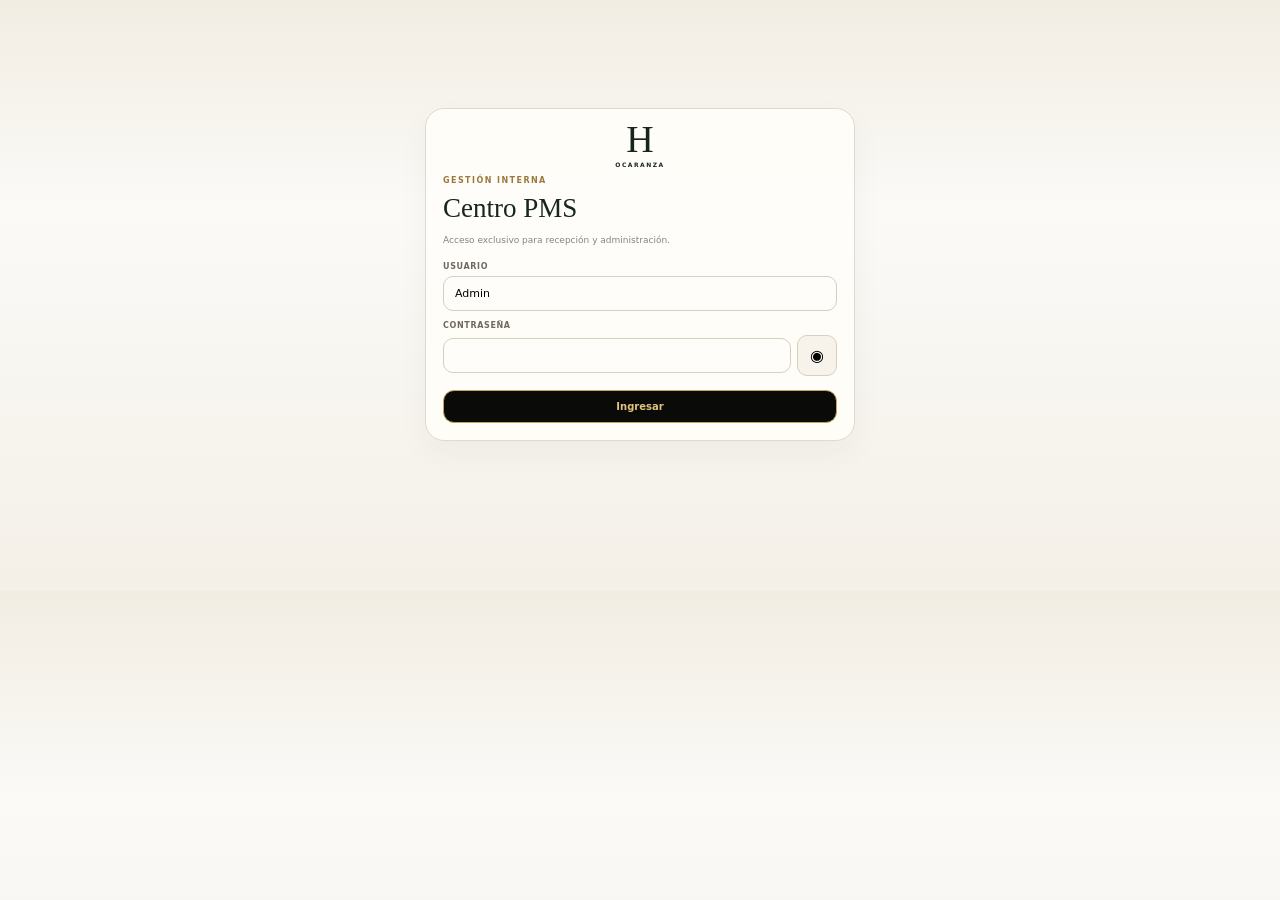
==== admin.html @ 7ce4b413 "Build general PMS administration dashboard" ====
<!doctype html>
<html lang="es">
<head>
<meta charset="utf-8"><meta name="viewport" content="width=device-width,initial-scale=1">
<meta name="theme-color" content="#0b0b09"><title>OcaranzaConnect · PMS</title>
<link rel="stylesheet" href="/static/app.css">
<style>
:root{--ink:#18251f;--black:#0a0a09;--gold:#c6a15d;--gold2:#e1c37d;--paper:#f5f1e8;--card:#fffdfa;--line:#e1d9cb;--muted:#777168;--green:#3e7258;--red:#a24b42;--blue:#456b82}
*{box-sizing:border-box}body{margin:0;background:linear-gradient(180deg,#f2ede3,#fbfaf7 35%,#f4f0e8);color:var(--ink);font-family:Inter,system-ui,-apple-system,BlinkMacSystemFont,"Segoe UI",sans-serif}.shell{max-width:1500px;margin:auto;padding:18px 20px 60px}.top{display:flex;justify-content:space-between;align-items:center;gap:15px;margin-bottom:15px}.brand{display:flex;align-items:center;gap:12px}.logo-h{font:500 38px Georgia,serif;line-height:.7}.logo-word{display:block;font-size:6px;letter-spacing:.25em;font-weight:900;margin-top:5px}.brand-copy small{display:block;font-size:8px;letter-spacing:.18em;text-transform:uppercase;color:#928b7f}.brand-copy strong{font:500 22px Georgia,serif}.actions{display:flex;gap:7px}.btn{border:1px solid var(--gold);background:var(--black);color:var(--gold2);border-radius:11px;padding:10px 13px;font-size:10px;font-weight:900;cursor:pointer}.btn.light{background:var(--card);color:var(--ink);border-color:#d6cdbf}.btn.danger{background:#fff2ef;color:var(--red);border-color:#ddb1aa}.nav{display:flex;gap:5px;overflow:auto;background:var(--black);padding:6px;border:1px solid #b5965d;border-radius:17px;position:sticky;top:8px;z-index:20;box-shadow:0 10px 25px #0002}.nav button{border:0;background:transparent;color:#aaa59c;border-radius:11px;padding:10px 12px;font-size:10px;font-weight:900;white-space:nowrap;cursor:pointer}.nav button.active{background:linear-gradient(145deg,#d8b873,#b98f48);color:#111}.view{display:none}.view.active{display:block}.intro{display:flex;justify-content:space-between;align-items:end;gap:15px;margin:23px 0 14px}.intro h1{margin:3px 0 0;font:500 30px Georgia,serif;letter-spacing:-.03em}.intro p{margin:5px 0 0;color:var(--muted);font-size:11px}.kicker{font-size:8px;font-weight:900;letter-spacing:.18em;text-transform:uppercase;color:#9b783b}.grid4{display:grid;grid-template-columns:repeat(4,1fr);gap:10px}.grid3{display:grid;grid-template-columns:repeat(3,1fr);gap:12px}.grid2{display:grid;grid-template-columns:1fr 1fr;gap:12px}.card{background:rgba(255,253,249,.96);border:1px solid var(--line);border-radius:19px;padding:17px;box-shadow:0 12px 32px #26352c0b}.metric{background:var(--black);color:#fff;border:1px solid #b4965d;border-radius:17px;padding:15px;min-height:105px}.metric small{display:block;color:#aaa49a;font-size:8px;text-transform:uppercase;letter-spacing:.1em}.metric strong{display:block;color:var(--gold2);font-size:24px;margin-top:8px}.metric span{display:block;color:#88827a;font-size:9px;margin-top:4px}.toolbar{display:flex;justify-content:space-between;gap:9px;align-items:center;margin-bottom:11px;flex-wrap:wrap}.search,input,select,textarea{font:inherit}.search,.field input,.field select,.field textarea{border:1px solid #d7cfc2;background:#fffdfa;border-radius:10px;padding:10px 11px;font-size:11px;outline:none}.search{min-width:230px}.table{width:100%;border-collapse:collapse}.table th{padding:10px;text-align:left;background:#f5f0e7;color:#898278;font-size:8px;text-transform:uppercase;letter-spacing:.1em}.table td{padding:11px 10px;border-top:1px solid #ebe4d9;font-size:10px;vertical-align:middle}.pill{display:inline-flex;padding:5px 8px;border-radius:999px;background:#e8f1ea;color:#3e654e;font-size:8px;font-weight:900;text-transform:uppercase}.pill.gold{background:#f3ead7;color:#806536}.pill.red{background:#f7e8e5;color:#914039}.pill.gray{background:#ece9e4;color:#6e685f}.muted{color:#8a847b;font-size:9px}.table-wrap{overflow:auto;border:1px solid var(--line);border-radius:15px;background:#fffdfa}.empty{text-align:center;padding:35px;color:#878077;font-size:10px}.room-grid{display:grid;grid-template-columns:repeat(5,1fr);gap:10px}.room{background:#fffdfa;border:1px solid #ddd5c8;border-radius:16px;padding:14px;min-height:145px;cursor:pointer;position:relative}.room.occupied{background:#fff8e9;border-color:#c8a76b}.room.maintenance{background:#f0eeea}.room strong{font:600 20px Georgia,serif}.room small{display:block;color:#908a80;font-size:8px;text-transform:uppercase;letter-spacing:.1em;margin-top:3px}.room .cap{position:absolute;right:12px;top:13px;font-size:8px;color:#777}.room .state{display:inline-block;margin-top:12px;padding:5px 8px;border-radius:99px;background:#e8f1ea;color:#3d644d;font-size:8px;font-weight:900}.room.occupied .state{background:#0b0b09;color:#dfc17d}.room.maintenance .state{background:#e5e2dc;color:#6d675f}.room .guest{border-top:1px solid #e4dccf;margin-top:10px;padding-top:9px;font-size:9px}.calendar-card{padding:12px}.cal-head{display:flex;justify-content:space-between;align-items:center;gap:8px;margin-bottom:9px}.cal-head strong{font:500 20px Georgia,serif}.calendar{overflow:auto;border:1px solid var(--line);border-radius:14px;background:#fffdfa}.cal-head-grid,.cal-row{display:grid;grid-template-columns:110px repeat(14,minmax(70px,1fr));min-width:1100px}.cal-row{position:relative;min-height:62px}.cal-cell{min-height:62px;border-right:1px solid #eee7dc;border-bottom:1px solid #eee7dc;padding:7px;position:relative;grid-row:1}.cal-head-grid .cal-cell{grid-row:1}.cal-day{min-height:45px;background:#f5f0e7;text-align:center;font-size:8px;font-weight:900}.cal-room{background:#faf7f0;font-weight:900;font-size:10px;display:flex;align-items:center}.booking{position:relative;grid-row:1;align-self:start;margin:9px 3px 0;height:43px;border-radius:9px;background:#17352a;color:#e9d18e;padding:6px 7px;overflow:hidden;z-index:2;box-shadow:0 5px 12px #0002}.booking.confirmed{background:#21483a}.booking.checked_in{background:#0b0b09}.booking.tentative{background:#8b7245}.booking.cancelled{background:#8d4038}.booking strong{display:block;font-size:9px;white-space:nowrap;overflow:hidden;text-overflow:ellipsis}.booking small{display:block;font-size:7px;color:#d6d0c5;margin-top:2px}.mobile-agenda{display:none}.ops-list{display:flex;flex-direction:column;gap:7px}.op{display:flex;justify-content:space-between;align-items:center;gap:10px;border:1px solid #e4ddd2;border-radius:12px;padding:10px;background:#fffdfa}.op strong{font-size:10px}.op small{display:block;color:#888;font-size:8px;margin-top:3px}.select{border:1px solid #d5cdbf;border-radius:8px;background:#fffdfa;padding:7px;font-size:9px}.field{display:flex;flex-direction:column;gap:5px}.field label{font-size:8px;font-weight:900;text-transform:uppercase;color:#6f685f;letter-spacing:.08em}.formgrid{display:grid;grid-template-columns:1fr 1fr;gap:10px}.full{grid-column:1/-1}.modal{position:fixed;inset:0;background:#0009;backdrop-filter:blur(7px);z-index:100;display:none;align-items:center;justify-content:center;padding:16px}.modal.open{display:flex}.modal-box{width:min(760px,100%);max-height:90vh;overflow:auto;background:#fffdfa;border:1px solid var(--gold);border-radius:22px;padding:20px}.modal-head{display:flex;justify-content:space-between;gap:10px;margin-bottom:15px}.modal-head h2{margin:2px 0;font:500 23px Georgia,serif}.close{border:1px solid #d5cdbf;background:#f7f3eb;border-radius:9px;padding:7px 10px;cursor:pointer}.notice{padding:10px 12px;border-left:2px solid var(--gold);background:#f5efe4;border-radius:0 9px 9px 0;color:#6e675d;font-size:9px;line-height:1.5}.finance{display:grid;grid-template-columns:repeat(5,1fr);gap:8px}.finance>div{border:1px solid var(--line);border-radius:13px;padding:12px;background:#fffdfa}.finance small{display:block;color:#888;font-size:7px;text-transform:uppercase}.finance strong{display:block;margin-top:5px;font-size:17px}.login{max-width:430px;margin:90px auto}.error{color:var(--red);font-size:9px;margin-top:8px}
@media(max-width:1050px){.grid4{grid-template-columns:repeat(2,1fr)}.room-grid{grid-template-columns:repeat(4,1fr)}.grid3{grid-template-columns:1fr 1fr}.finance{grid-template-columns:repeat(3,1fr)}}
@media(max-width:720px){.shell{padding:12px 10px 45px}.top{align-items:flex-start}.brand-copy strong{font-size:17px}.actions .btn:first-child{display:none}.nav{top:4px}.nav button{padding:9px 10px;font-size:9px}.intro{display:block;margin-top:18px}.intro h1{font-size:25px}.grid4,.grid3,.grid2{grid-template-columns:1fr 1fr}.metric{min-height:90px;padding:12px}.metric strong{font-size:20px}.room-grid{grid-template-columns:1fr 1fr}.table-wrap{margin:0}.calendar{display:none}.mobile-agenda{display:flex;flex-direction:column;gap:8px}.agenda-day{font:500 18px Georgia,serif;margin:5px 0}.booking-mobile{border:1px solid #d8cfbf;border-left:4px solid #17352a;border-radius:12px;background:#fffdfa;padding:10px}.booking-mobile strong{font-size:11px}.booking-mobile small{display:block;color:#888;font-size:8px;margin-top:3px}.search{width:100%;min-width:0}.formgrid{grid-template-columns:1fr}.full{grid-column:auto}.finance{grid-template-columns:1fr 1fr}.login{margin:45px auto}.card{padding:14px}}

/* Admin mobile app navigation + resilient loading */
.admin-mobile-nav{display:none}
.admin-more{display:none;position:fixed;inset:auto 10px 82px 10px;z-index:95;background:#0a0a09;border:1px solid #b5965d;border-radius:18px;padding:8px;box-shadow:0 20px 50px #0006}
.admin-more.open{display:grid;grid-template-columns:1fr 1fr;gap:6px}
.admin-more button{border:1px solid #2b2a26;background:#151512;color:#e1c37d;border-radius:12px;padding:12px 10px;text-align:left;font-size:10px;font-weight:900}
.admin-more button.active{background:#d8b873;color:#111}
.admin-loading{display:flex;min-height:300px;align-items:center;justify-content:center}
.admin-loading-box{text-align:center;padding:28px;border:1px solid var(--line);border-radius:20px;background:#fffdfa;max-width:420px}
.admin-spinner{width:28px;height:28px;border:3px solid #e7dfd2;border-top-color:var(--gold);border-radius:50%;margin:0 auto 12px;animation:adminSpin .8s linear infinite}
.admin-error{padding:12px;border-left:3px solid var(--red);background:#fff2ef;color:#813c35;border-radius:0 10px 10px 0;font-size:10px;margin-top:10px}
@keyframes adminSpin{to{transform:rotate(360deg)}}
@media(max-width:720px){
  body{padding-bottom:82px}
  .nav{display:none}
  .admin-mobile-nav{position:fixed;display:grid;grid-template-columns:repeat(5,1fr);left:9px;right:9px;bottom:7px;z-index:90;background:#090908;border:1px solid #b5965d;border-radius:19px;padding:5px;box-shadow:0 20px 45px #0007;gap:3px}
  .admin-mobile-nav button{border:0;background:transparent;color:#aaa59c;border-radius:13px;min-height:57px;display:flex;flex-direction:column;align-items:center;justify-content:center;gap:4px;font-size:8px;font-weight:900;cursor:pointer}
  .admin-mobile-nav button span{font-size:19px;line-height:1}
  .admin-mobile-nav button.active{background:linear-gradient(145deg,#d8b873,#b98f48);color:#111}
  .admin-mobile-nav button.more{color:#e1c37d}
  .admin-more{bottom:78px}
  .top{margin-bottom:8px}
  .shell{padding-bottom:18px}
}

.admin-shell{display:flex;min-height:calc(100vh - 30px);gap:14px}.admin-sidebar{width:215px;flex:0 0 215px;background:#0a0a09;color:#eee7da;border:1px solid #b5965d;border-radius:22px;padding:14px;position:sticky;top:14px;height:calc(100vh - 28px);z-index:80;box-shadow:0 18px 45px #0002;display:flex;flex-direction:column}.admin-sidebar-brand{padding:7px 8px 17px;border-bottom:1px solid #302d27;margin-bottom:10px}.admin-sidebar-brand strong{display:block;font:500 20px Georgia,serif;color:#e1c37d}.admin-sidebar-brand small{font-size:7px;letter-spacing:.16em;color:#888278;text-transform:uppercase}.side-nav{display:flex;flex-direction:column;gap:4px;overflow:auto}.side-nav button{border:0;background:transparent;color:#aaa59c;border-radius:12px;padding:11px 10px;text-align:left;font-size:10px;font-weight:900;cursor:pointer}.side-nav button.active{background:linear-gradient(145deg,#d8b873,#b98f48);color:#111}.side-bottom{margin-top:auto;padding-top:10px;border-top:1px solid #302d27}.admin-main{min-width:0;flex:1}.mobile-menu-btn{display:none}.reception-grid{display:grid;grid-template-columns:repeat(4,1fr);gap:10px}.reception-tile{min-height:125px;border:1px solid var(--line);border-radius:18px;background:#fffdfa;padding:16px;position:relative;transition:transform .16s,box-shadow .16s}.reception-tile:hover{transform:translateY(-2px);box-shadow:0 14px 30px #26352c12}.reception-tile small{display:block;margin-top:15px;color:#8c857b;font-size:8px;text-transform:uppercase;letter-spacing:.1em;font-weight:900}.reception-tile strong{display:block;font:500 30px Georgia,serif;margin-top:5px}.reception-tile span{display:block;margin-top:4px;color:#777168;font-size:9px}.reception-tile.accent{background:#0a0a09;color:#fff}.reception-tile.accent strong{color:#e1c37d}.reception-lists{display:grid;grid-template-columns:1fr 1fr;gap:12px;margin-top:12px}.request-row{display:flex;align-items:center;justify-content:space-between;gap:10px;padding:11px 0;border-bottom:1px solid #ebe4d9}.request-row:last-child{border-bottom:0}.request-row strong{font-size:10px}.request-row small{display:block;color:#888078;font-size:8px;margin-top:3px}.request-dot{width:8px;height:8px;border-radius:50%;background:#c6a15d}.calendar-wrap{overflow:auto;border:1px solid var(--line);border-radius:16px;background:#fffdfa}.cal-head-grid,.cal-row{display:grid;grid-template-columns:105px repeat(14,minmax(82px,1fr));min-width:1260px}.cal-head-grid{position:sticky;top:0;z-index:5}.cal-row{position:relative;min-height:74px}.cal-cell{min-height:74px;border-right:1px solid #eee7dc;border-bottom:1px solid #eee7dc;padding:7px;position:relative;grid-row:1}.cal-head-grid .cal-cell{min-height:52px}.cal-day{background:#f5f0e7;text-align:center;font-size:8px;font-weight:900}.cal-day.today{background:#e5d2a9;color:#332710}.cal-room{background:#faf7f0;font-weight:900;font-size:10px;display:flex;align-items:center;position:sticky;left:0;z-index:4}.booking{position:relative;grid-row:1;align-self:start;margin:14px 3px 0;height:46px;border-radius:10px;background:#17352a;color:#e9d18e;padding:7px 9px;overflow:hidden;z-index:3;box-shadow:0 6px 14px #0002;cursor:pointer;border:1px solid #2e5a47;transition:transform .15s,box-shadow .15s}.booking:hover{transform:translateY(-2px);box-shadow:0 10px 20px #0003}.calendar-legend{display:flex;gap:8px;flex-wrap:wrap;margin-top:10px}.legend{font-size:8px;color:#777168;border:1px solid var(--line);border-radius:99px;padding:5px 8px;background:#fffdfa}.login-pass{display:flex;gap:6px;align-items:center}.login-pass input{flex:1}.eye-btn{border:1px solid #d7cfc2;background:#f7f3eb;border-radius:10px;padding:10px 12px;cursor:pointer}.drawer-backdrop{display:none}@media(max-width:1050px){.admin-sidebar{width:190px;flex-basis:190px}.reception-grid{grid-template-columns:repeat(2,1fr)}}@media(max-width:720px){body{padding-bottom:10px}.admin-shell{display:block}.admin-sidebar{position:fixed;left:-285px;top:8px;bottom:8px;height:auto;width:260px;z-index:120;transition:left .2s}.admin-sidebar.open{left:8px}.drawer-backdrop.open{display:block;position:fixed;inset:0;background:#0008;z-index:110}.mobile-menu-btn{display:inline-flex}.reception-grid{grid-template-columns:1fr 1fr}.reception-lists{grid-template-columns:1fr}.cal-head-grid,.cal-row{grid-template-columns:85px repeat(14,minmax(76px,1fr));min-width:1150px}}
.dashboard-hero{
  display:grid;
  grid-template-columns:minmax(0,1.45fr) minmax(260px,.55fr);
  gap:12px;
  margin:22px 0 13px;
}
.dashboard-welcome{
  position:relative;
  overflow:hidden;
  border:1px solid #c6a15d;
  border-radius:22px;
  padding:25px;
  background:
    radial-gradient(circle at 92% 18%,rgba(198,161,93,.18),transparent 30%),
    linear-gradient(135deg,#0a0a09 0%,#14130f 100%);
  color:#fff;
  box-shadow:0 18px 44px #0002;
}
.dashboard-welcome:after{
  content:"";
  position:absolute;
  width:180px;
  height:180px;
  right:-70px;
  bottom:-100px;
  border:1px solid rgba(225,195,125,.18);
  border-radius:50%;
}
.dashboard-welcome .kicker{color:#d8b873}
.dashboard-welcome h1{
  margin:7px 0 8px;
  font:500 31px Georgia,serif;
  letter-spacing:-.03em;
}
.dashboard-welcome p{
  max-width:650px;
  margin:0;
  color:#aaa49b;
  font-size:10px;
  line-height:1.65;
}
.dashboard-date{
  margin-top:17px;
  padding-top:13px;
  border-top:1px solid #302d27;
  color:#8d887f;
  font-size:9px;
}
.dashboard-date strong{color:#e1c37d;font-weight:800}
.dashboard-health{
  border:1px solid #ddd5c8;
  border-radius:22px;
  padding:21px;
  background:#fffdfa;
}
.dashboard-health-head{
  display:flex;
  align-items:center;
  justify-content:space-between;
  gap:10px;
}
.dashboard-health h3{
  margin:2px 0 0;
  font:500 19px Georgia,serif;
}
.health-dot{
  width:9px;
  height:9px;
  border-radius:50%;
  background:#6d9b75;
  box-shadow:0 0 0 5px rgba(109,155,117,.1);
}
.health-list{margin-top:15px;display:flex;flex-direction:column;gap:9px}
.health-row{
  display:flex;
  justify-content:space-between;
  gap:10px;
  padding-bottom:9px;
  border-bottom:1px solid #ece6dc;
  font-size:9px;
}
.health-row:last-child{border-bottom:0;padding-bottom:0}
.health-row span{color:#888279}
.health-row strong{color:#34322d}
.health-row .connected{color:#497157}
.health-row .pending{color:#9b783b}
.dashboard-kpis{
  display:grid;
  grid-template-columns:repeat(6,minmax(0,1fr));
  gap:9px;
  margin-bottom:13px;
}
.dashboard-kpi{
  min-height:106px;
  border:1px solid var(--line);
  border-radius:17px;
  padding:14px;
  background:#fffdfa;
}
.dashboard-kpi small{
  display:block;
  color:#8b857c;
  font-size:7px;
  letter-spacing:.11em;
  text-transform:uppercase;
  font-weight:900;
}
.dashboard-kpi strong{
  display:block;
  margin-top:8px;
  font:500 27px Georgia,serif;
  color:var(--ink);
}
.dashboard-kpi span{
  display:block;
  margin-top:4px;
  color:#878078;
  font-size:8px;
}
.dashboard-kpi.accent{
  background:#0a0a09;
  border-color:#b5965d;
}
.dashboard-kpi.accent small{color:#aaa49a}
.dashboard-kpi.accent strong{color:#e1c37d}
.dashboard-kpi.gold{
  background:linear-gradient(145deg,#f4ead6,#fffdfa);
  border-color:#d7bc83;
}
.dashboard-grid{
  display:grid;
  grid-template-columns:1.15fr .85fr;
  gap:12px;
}
.dashboard-section{
  background:#fffdfa;
  border:1px solid var(--line);
  border-radius:19px;
  padding:17px;
}
.dashboard-section .section-title{
  display:flex;
  align-items:flex-start;
  justify-content:space-between;
  gap:10px;
  margin-bottom:12px;
}
.dashboard-section h3{
  margin:2px 0 0;
  font-size:15px;
}
.dashboard-section .section-sub{
  color:#8a8379;
  font-size:8px;
  margin-top:4px;
}
.quick-actions{
  display:grid;
  grid-template-columns:repeat(4,minmax(0,1fr));
  gap:8px;
  margin-bottom:12px;
}
.quick-action{
  border:1px solid #ded6c9;
  background:#fffdfa;
  border-radius:15px;
  padding:13px;
  cursor:pointer;
  text-align:left;
  transition:transform .18s ease,box-shadow .18s ease,border-color .18s ease,background .18s ease;
}
.quick-action:hover{
  transform:translateY(-2px);
  border-color:#c9a55d;
  background:#fffcf6;
  box-shadow:0 11px 22px #26352c10;
}
.quick-action .qa-icon{
  width:34px;
  height:34px;
  display:grid;
  place-items:center;
  border-radius:11px;
  margin-bottom:9px;
  background:#f2eadc;
  color:#806536;
  font-size:16px;
}
.quick-action strong{display:block;font-size:9px;color:#22211e}
.quick-action small{display:block;margin-top:3px;color:#8b857b;font-size:7px;line-height:1.4}
.arrival-list,.departure-list{display:flex;flex-direction:column;gap:7px}
.stay-row{
  display:flex;
  align-items:center;
  justify-content:space-between;
  gap:10px;
  padding:10px 0;
  border-bottom:1px solid #ebe5dc;
}
.stay-row:last-child{border-bottom:0}
.stay-main{min-width:0}
.stay-main strong{
  display:block;
  font-size:10px;
  white-space:nowrap;
  overflow:hidden;
  text-overflow:ellipsis;
}
.stay-main small{display:block;color:#888078;font-size:8px;margin-top:3px}
.stay-time{
  flex:0 0 auto;
  padding:5px 7px;
  border-radius:99px;
  background:#f2eadb;
  color:#806536;
  font-size:7px;
  font-weight:900;
}
.dashboard-rooms{
  display:grid;
  grid-template-columns:repeat(5,minmax(0,1fr));
  gap:7px;
}
.dashboard-room{
  padding:11px;
  min-height:89px;
  border-radius:14px;
  border:1px solid #ddd5c8;
  background:#faf7f0;
}
.dashboard-room strong{
  font:600 16px Georgia,serif;
}
.dashboard-room small{
  display:block;
  margin-top:3px;
  color:#918b81;
  font-size:7px;
}
.dashboard-room .room-mini-status{
  display:inline-flex;
  margin-top:9px;
  padding:5px 7px;
  border-radius:99px;
  background:#e8f1ea;
  color:#3e654e;
  font-size:7px;
  font-weight:900;
  text-transform:uppercase;
}
.dashboard-room.occupied{
  background:#fff8e9;
  border-color:#c8a76b;
}
.dashboard-room.occupied .room-mini-status{
  background:#0a0a09;
  color:#dfc17d;
}
.dashboard-room.dirty .room-mini-status{
  background:#f7e8e5;
  color:#914039;
}
.dashboard-room.maintenance{
  background:#efede8;
}
.dashboard-room.maintenance .room-mini-status{
  background:#ddd8cf;
  color:#6c665e;
}
.channel-grid{
  display:grid;
  grid-template-columns:repeat(4,1fr);
  gap:7px;
  margin-top:10px;
}
.channel-card{
  border:1px solid #e0d8cb;
  border-radius:13px;
  padding:11px;
  background:#fcfaf6;
}
.channel-card small{
  display:block;
  color:#8d877e;
  font-size:7px;
  text-transform:uppercase;
  letter-spacing:.09em;
}
.channel-card strong{
  display:block;
  margin-top:6px;
  font-size:16px;
  color:#24231f;
}
.dashboard-alert{
  margin-top:12px;
  display:flex;
  justify-content:space-between;
  align-items:center;
  gap:12px;
  border:1px solid #dbc497;
  border-radius:15px;
  padding:12px 14px;
  background:linear-gradient(90deg,#f5ead7,#fffdfa);
}
.dashboard-alert strong{font-size:9px}
.dashboard-alert span{font-size:8px;color:#7e766a}
@media(max-width:1100px){
  .dashboard-kpis{grid-template-columns:repeat(3,minmax(0,1fr))}
  .dashboard-hero{grid-template-columns:1fr}
}
@media(max-width:850px){
  .dashboard-grid{grid-template-columns:1fr}
  .quick-actions{grid-template-columns:repeat(2,minmax(0,1fr))}
  .dashboard-rooms{grid-template-columns:repeat(5,minmax(0,1fr));overflow:auto}
  .channel-grid{grid-template-columns:repeat(2,minmax(0,1fr))}
}
@media(max-width:600px){
  .dashboard-kpis{grid-template-columns:repeat(2,minmax(0,1fr))}
  .dashboard-welcome h1{font-size:27px}
  .dashboard-section{padding:14px}
  .dashboard-room{min-width:72px}
}
</style>
</head>
<body>
<div id="app"></div>
<div id="modal" class="modal"><div class="modal-box"><div class="modal-head"><div><span id="mk" class="kicker">PMS</span><h2 id="mt">Gestión</h2></div><button class="close" id="mc">Cerrar</button></div><div id="mb"></div></div></div>
<script>
(function(){
var API='https://qdwkmfgjpowsrcpbowdc.supabase.co/functions/v1/oc-auth';
var app=document.getElementById('app'),state={tab:'dashboard',guests:[],rooms:[],orders:[],finance:null,pms:{reservations:[],housekeeping:[],maintenance:[],payments:[]},from:today(),to:addDays(today(),13)};
function token(){try{return localStorage.getItem('oc_admin_token')||''}catch(e){return''}}
function clear(){try{localStorage.removeItem('oc_admin_token')}catch(e){}}
function esc(s){return String(s==null?'':s).replace(/&/g,'&amp;').replace(/</g,'&lt;').replace(/>/g,'&gt;').replace(/"/g,'&quot;')}
function money(n){return '$'+Number(n||0).toLocaleString('es-CL')}
function today(){return new Date().toLocaleDateString('en-CA',{timeZone:'America/Santiago'})}
function addDays(s,n){var d=new Date(s+'T12:00:00');d.setDate(d.getDate()+n);return d.toLocaleDateString('en-CA')}
function fmtDate(s){if(!s)return '—';return new Date(s+'T12:00:00').toLocaleDateString('es-CL',{day:'2-digit',month:'short'})}
function req(path,body,done){var finished=false,x=new XMLHttpRequest();function finish(status,data){if(finished)return;finished=true;done(status,data)}x.open('POST',API+'/'+path,true);x.timeout=12000;x.setRequestHeader('Content-Type','application/json');if(token())x.setRequestHeader('Authorization','Bearer '+token());x.onreadystatechange=function(){if(x.readyState!==4)return;var d={};try{d=JSON.parse(x.responseText||'{}')}catch(e){}finish(x.status,d)};x.onerror=function(){finish(0,{error:'No se pudo conectar con OcaranzaConnect.'})};x.ontimeout=function(){finish(408,{error:'La solicitud tardó demasiado. Revisa tu conexión e inténtalo nuevamente.'})};try{x.send(JSON.stringify(body||{}))}catch(e){finish(0,{error:e.message||'No se pudo enviar la solicitud.'})}}
function modal(title,body,k){document.getElementById('mk').textContent=k||'PMS';document.getElementById('mt').textContent=title;document.getElementById('mb').innerHTML=body;document.getElementById('modal').classList.add('open')}
function closeModal(){document.getElementById('modal').classList.remove('open')}
document.getElementById('mc').onclick=closeModal;document.getElementById('modal').onclick=function(e){if(e.target===this)closeModal()}
function login(){app.innerHTML='<div class="shell"><div class="card login"><div style="text-align:center"><span class="logo-h">H</span><span class="logo-word">OCARANZA</span></div><span class="kicker">Gestión interna</span><h1 style="font:500 27px Georgia,serif;margin:6px 0 4px">Centro PMS</h1><p class="muted" style="line-height:1.6">Acceso exclusivo para recepción y administración.</p><form id="lf"><div class="field" style="margin-top:15px"><label>Usuario</label><input name="username" value="Admin" readonly></div><div class="field" style="margin-top:10px"><label>Contraseña</label><div class="login-pass"><input id="admin-password" name="password" type="password" required minlength="8"><button type="button" class="eye-btn" id="toggle-password" aria-label="Mostrar contraseña">◉</button></div></div><button class="btn" style="width:100%;margin-top:14px">Ingresar</button><div id="le"></div></form></div></div>';document.getElementById('toggle-password').onclick=function(){var p=document.getElementById('admin-password');var shown=p.type==='text';p.type=shown?'password':'text';this.textContent=shown?'◉':'◉̸'};document.getElementById('lf').onsubmit=function(e){e.preventDefault();var f=e.target,b=f.querySelector('button.btn'),m=document.getElementById('le');b.disabled=true;req('login',{username:'Admin',password:f.password.value},function(s,d){if(s>=200&&s<300&&d.session){localStorage.setItem('oc_admin_token',d.session.access_token);load()}else{b.disabled=false;m.className='error';m.textContent=d.error||'No se pudo iniciar sesión.'}})}}
function load(){
 if(!token()){login();return}
 app.innerHTML='<div class="shell"><div class="admin-shell"><aside class="admin-sidebar" id="admin-sidebar"><div class="admin-sidebar-brand"><strong>Ocaranza</strong><small>Centro de recepción · PMS</small></div><nav class="side-nav">'+[['dashboard','⌂  Inicio'],['calendar','▦  Calendario'],['reservations','▤  Reservas'],['rooms','▥  Habitaciones'],['guests','♙  Huéspedes'],['operations','⚙  Operación'],['orders','✦  Pedidos'],['finance','$  Caja'],['reports','◫  Reportes'],['settings','⚙  Configuración']].map(function(n){return '<button data-tab="'+n[0]+'">'+n[1]+'</button>'}).join('')+'</nav><div class="side-bottom"><button class="btn light" id="side-refresh" style="width:100%">Actualizar</button><button class="btn" id="side-logout" style="width:100%;margin-top:7px">Salir</button></div></aside><div class="drawer-backdrop" id="drawer-backdrop"></div><main class="admin-main"><header class="top"><div class="brand"><button class="btn light mobile-menu-btn" id="mobile-menu">☰</button><span class="logo-h">H</span><div class="brand-copy"><small>Hotel Ocaranza</small><strong>Recepción</strong></div></div><div class="actions"><button class="btn light" id="refresh-all">Actualizar</button><button class="btn" id="logout">Salir</button></div></header><div id="admin-load-error"></div><div id="views"><div class="admin-loading"><div class="admin-loading-box"><div class="admin-spinner"></div><strong>Cargando Centro PMS</strong><p class="muted">Conectando con los datos de OcaranzaConnect…</p></div></div></div></main></div></div>'; document.getElementById('logout').onclick=function(){clear();closeModal();login()};
 document.getElementById('refresh-all').onclick=function(){load()};
 render();
 var pending=0,failed=[];
 function run(path,body,assign){
   pending++;
   req(path,body,function(s,d){
     pending--;
     if(s===401){clear();login();return}
     if(s>=200&&s<300){assign(d||{});render()}
     else {failed.push(d&&d.error||('Error en '+path));render()}
     if(pending===0&&failed.length&&document.getElementById('views')){var e=document.getElementById('admin-load-error');if(e)e.innerHTML='<strong>Algunos datos no pudieron cargarse.</strong><br>'+esc(failed.join(' · '))+'<br><button class="btn light" id="retry-load" style="margin-top:8px">Reintentar</button>';var rb=document.getElementById('retry-load');if(rb)rb.onclick=load}
   });
 }
 var day=today();
 run('admin-guests',{},function(d){state.guests=d.guests||[];state.rooms=d.rooms||[]});
 run('admin-orders',{},function(d){state.orders=d.orders||[]});
 run('admin-pms',{from:state.from,to:state.to},function(d){state.pms=d||state.pms});
 if(state.tab==='finance')loadFinance();
}
function loadFinance(){
 req('admin-finance',{from:addDays(today(),-30),to:today()},function(s,d){if(s===401){clear();login();return}if(s>=200&&s<300){state.finance=d;render()}else{state.finance={summary:{},days:[]};render()}})
}
function guestModal(id){
 var g=id?state.guests.find(function(x){return x.id===id}):null;
 var roomOptions=state.rooms.map(function(r){return '<option value="'+esc(r.room_number)+'" '+(g&&g.room_number===r.room_number?'selected':'')+'>'+esc(r.room_number)+' · '+r.guest_count+'/'+r.max_occupancy+'</option>'}).join('');
 var body='<form id="gf"><div class="formgrid"><div class="field"><label>Nombre</label><input name="display_name" required value="'+esc(g?g.display_name:'')+'"></div><div class="field"><label>Usuario</label><input name="username" required value="'+esc(g?g.username:'')+'"></div><div class="field"><label>Habitación</label><select name="room_number">'+roomOptions+'</select></div><div class="field"><label>Estado</label><select name="status"><option value="active">Activo</option><option value="checked_out">Check-out</option><option value="blocked">Bloqueado</option></select></div><div class="field"><label>Check-in</label><input type="date" name="check_in" value="'+esc(g?g.check_in:'')+'"></div><div class="field"><label>Check-out</label><input type="date" name="check_out" value="'+esc(g?g.check_out:'')+'"></div><div class="field"><label>Teléfono</label><input name="phone" value="'+esc(g?g.phone:'')+'"></div><div class="field"><label>Notas</label><input name="notes" value="'+esc(g?g.notes:'')+'"></div>'+(!g?'<div class="field full"><label>Contraseña inicial</label><input name="password" type="password" required minlength="6"></div>':'')+'</div><div class="notice" style="margin-top:12px">Las cuentas nuevas quedan activas automáticamente. La contraseña se muestra una sola vez.</div><div class="toolbar" style="margin-top:14px"><button type="button" class="btn light" id="cancel">Cancelar</button><button class="btn">Guardar</button></div></form>';
 modal(g?'Editar huésped':'Nuevo huésped',body,'Huéspedes');
 if(g)document.querySelector('#gf select[name=status]').value=g.status;
 document.getElementById('cancel').onclick=closeModal;
 document.getElementById('gf').onsubmit=function(e){
  e.preventDefault();var f=e.target,b=f.querySelector('button.btn:last-child');b.disabled=true;
  var bodyData={display_name:f.display_name.value,username:f.username.value,room_number:f.room_number.value,status:f.status.value,check_in:f.check_in.value||null,check_out:f.check_out.value||null,phone:f.phone.value,notes:f.notes.value};
  if(!g)bodyData.password=f.password.value;
  var action=g?'admin-guest-update':'guest-create';
  var payload=g?Object.assign({id:g.id},bodyData):bodyData;
  req(action,payload,function(s,d){
   b.disabled=false;
   if(s<200||s>=300){alert(d.error||'No se pudo guardar.');return}
   if(!g){modal('Cuenta creada','<div class="notice">Usuario: <strong>'+esc(d.profile.username)+'</strong><br>Contraseña: <strong>'+esc(bodyData.password)+'</strong><br><br>Entrégala al huésped de forma segura.</div><div class="toolbar" style="margin-top:14px"><button class="btn" id="done">Entendido</button></div>','Credenciales');document.getElementById('done').onclick=function(){closeModal();load()};return}
   closeModal();load();
  });
 };
}
function passModal(id){
 var g=state.guests.find(function(x){return x.id===id});
 modal('Cambiar contraseña','<form id="pf"><div class="notice">La contraseña actual nunca se muestra. Establece una nueva.</div><div class="field" style="margin-top:12px"><label>Nueva contraseña</label><input name="password" type="password" minlength="6" required></div><div class="toolbar" style="margin-top:14px"><button type="button" class="btn light" id="cancel">Cancelar</button><button class="btn">Actualizar</button></div></form>','Seguridad');
 document.getElementById('cancel').onclick=closeModal;
 document.getElementById('pf').onsubmit=function(e){e.preventDefault();req('admin-guest-password',{id:id,password:e.target.password.value},function(s,d){if(s>=200&&s<300){closeModal();alert('Contraseña actualizada.')}else alert(d.error||'No se pudo actualizar.')});};
}
function delGuest(id){var g=state.guests.find(function(x){return x.id===id});if(g&&confirm('Dar de baja a '+g.display_name+'? Se conservará el historial.'))req('admin-guest-delete',{id:id},function(s,d){if(s>=200&&s<300)load();else alert(d.error||'No se pudo dar de baja.')})}
function roomModal(room){var r=state.rooms.find(function(x){return x.room_number===room});modal('Habitación '+room,'<form id="rf"><div class="grid2"><div class="card"><span class="kicker">Ocupación</span><h2 style="font:500 28px Georgia,serif">'+r.guest_count+'/'+r.max_occupancy+'</h2></div><div class="card"><span class="kicker">Housekeeping</span><h2 style="font:500 20px Georgia,serif">'+esc((state.pms.housekeeping.find(function(x){return x.room_number===room})||{}).status||'clean')+'</h2></div></div><div class="formgrid" style="margin-top:12px"><div class="field"><label>Capacidad</label><input name="cap" type="number" min="1" max="10" value="'+r.max_occupancy+'"></div><div class="field"><label>Estado</label><select name="status"><option value="available">Disponible</option><option value="maintenance">Mantención</option><option value="blocked">Bloqueada</option></select></div></div><div class="toolbar" style="margin-top:14px"><button type="button" class="btn light" id="cancel">Cerrar</button><button class="btn">Guardar</button></div></form>','Habitaciones');document.getElementById('rf').onsubmit=function(e){e.preventDefault();req('admin-room-update',{room_number:room,max_occupancy:e.target.cap.value,status:e.target.status.value},function(s,d){if(s>=200&&s<300){closeModal();load()}else alert(d.error||'No se pudo actualizar.')})};document.getElementById('cancel').onclick=closeModal}
function maintenanceModal(){modal('Nueva incidencia','<form id="mf"><div class="formgrid"><div class="field"><label>Título</label><input name="title" required placeholder="Ej. Fuga en ducha"></div><div class="field"><label>Habitación</label><select name="room_number"><option value="">General</option>'+state.rooms.map(function(r){return '<option>'+esc(r.room_number)+'</option>'}).join('')+'</select></div><div class="field full"><label>Descripción</label><textarea name="description"></textarea></div><div class="field"><label>Prioridad</label><select name="priority"><option>normal</option><option>high</option><option>urgent</option></select></div></div><div class="toolbar" style="margin-top:14px"><button type="button" class="btn light" id="cancel">Cancelar</button><button class="btn">Crear incidencia</button></div></form>','Mantenimiento');document.getElementById('cancel').onclick=closeModal;document.getElementById('mf').onsubmit=function(e){e.preventDefault();var f=e.target;req('admin-pms-maintenance',{op:'create',title:f.title.value,room_number:f.room_number.value||null,description:f.description.value,priority:f.priority.value},function(s,d){if(s>=200&&s<300){closeModal();loadPms()}else alert(d.error||'No se pudo crear.')})}}
function loadPms(){req('admin-pms',{from:state.from,to:state.to},function(s,d){if(s===401){clear();login();return}if(s>=200&&s<300){state.pms=d;render()}else{alert(d.error||'No se pudo actualizar el PMS.')}})}
function render(){if(!document.getElementById('views'))return;document.querySelectorAll('.nav button').forEach(function(b){b.classList.toggle('active',b.dataset.tab===state.tab)});document.querySelectorAll('[data-mobile-tab]').forEach(function(b){b.classList.toggle('active',b.dataset.mobileTab===state.tab)});document.querySelectorAll('[data-more-tab]').forEach(function(b){b.classList.toggle('active',b.dataset.moreTab===state.tab)});var v=document.getElementById('views');v.innerHTML=state.tab==='dashboard'?dashboard():state.tab==='calendar'?calendar():state.tab==='reservations'?reservations():state.tab==='rooms'?rooms():state.tab==='guests'?guests():state.tab==='operations'?operations():state.tab==='orders'?orders():state.tab==='finance'?finance():state.tab==='reports'?reports():settings();if(state.tab==='finance'&&!state.finance)loadFinance();bind()}
function dashboard(){
 var active=state.guests.filter(function(g){return g.status==='active'}).length;
 var totalRooms=state.rooms.length||10;
 var occupied=state.rooms.filter(function(r){return r.occupied}).length;
 var available=Math.max(0,totalRooms-occupied);
 var occupancy=totalRooms?Math.round(occupied/totalRooms*100):0;
 var arr=state.pms.reservations.filter(function(r){return r.arrival_date===today()&&r.status!=='cancelled'});
 var dep=state.pms.reservations.filter(function(r){return r.departure_date===today()&&r.status!=='cancelled'});
 var inHouse=arr.filter(function(r){return r.status==='checked_in'}).length;
 var toClean=state.pms.housekeeping.filter(function(h){return h.status==='dirty'||h.status==='cleaning'}).length;
 var maintenance=state.pms.maintenance.filter(function(m){return m.status==='open'||m.status==='in_progress'}).length;
 var pendingOrders=state.orders.filter(function(o){return ['pending','accepted','preparing','ready'].indexOf(o.status)>=0}).length;
 var latest=state.orders.slice(0,4);
 var roomHtml=state.rooms.map(function(r){
   var hs=state.pms.housekeeping.find(function(h){return h.room_number===r.room_number})||{};
   var cls=r.status==='maintenance'?'maintenance':(hs.status==='dirty'||hs.status==='cleaning'?'dirty':(r.occupied?'occupied':''));
   var label=r.status==='maintenance'?'Mantención':hs.status==='dirty'?'Sucia':hs.status==='cleaning'?'En limpieza':r.occupied?'Ocupada':'Disponible';
   return '<div class="dashboard-room '+cls+'"><strong>'+esc(r.room_number)+'</strong><small>Piso '+esc(r.floor)+'</small><span class="room-mini-status">'+label+'</span></div>';
 }).join('');
 var arrivals=arr.slice(0,5).map(function(r){
   return '<div class="stay-row"><div class="stay-main"><strong>'+esc(r.guest_name)+'</strong><small>Hab. '+esc(r.room_number||'Sin asignar')+' · '+esc(r.source_channel||'Directo')+'</small></div><span class="stay-time">Hoy</span></div>';
 }).join('')||'<div class="empty">No hay llegadas programadas para hoy.</div>';
 var departures=dep.slice(0,5).map(function(r){
   return '<div class="stay-row"><div class="stay-main"><strong>'+esc(r.guest_name)+'</strong><small>Hab. '+esc(r.room_number||'Sin asignar')+' · '+esc(r.source_channel||'Directo')+'</small></div><span class="stay-time">12:00</span></div>';
 }).join('')||'<div class="empty">No hay salidas programadas para hoy.</div>';
 var channels={};
 state.pms.reservations.forEach(function(r){var k=r.source_channel||'direct';channels[k]=(channels[k]||0)+1});
 var channelCards=['direct','booking','expedia','other'].map(function(k){
   var name=k==='direct'?'Directo':k==='booking'?'Booking.com':k==='expedia'?'Expedia':'Otros';
   return '<div class="channel-card"><small>'+name+'</small><strong>'+Number(channels[k]||0)+'</strong></div>';
 }).join('');
 var recent=latest.map(function(o){
   var g=o.oc_guest_profiles||{};
   return '<div class="stay-row"><div class="stay-main"><strong>'+esc(o.item_name)+'</strong><small>Hab. '+esc(g.room_number||'—')+' · '+esc(g.display_name||'Huésped')+'</small></div><span class="stay-time">'+esc(o.status||'pending')+'</span></div>';
 }).join('')||'<div class="empty">No hay pedidos recientes.</div>';
 var dateLabel=new Date(today()+'T12:00:00').toLocaleDateString('es-CL',{weekday:'long',day:'numeric',month:'long',year:'numeric'});
 return '<section class="intro"><div><span class="kicker">Centro PMS · '+dateLabel+'</span><h1>Resumen general</h1><p>La operación del hotel, reunida en una sola pantalla.</p></div></section>'+
 '<div class="dashboard-hero"><section class="dashboard-welcome"><span class="kicker">Hotel Ocaranza</span><h1>Buenos días, Admin.</h1><p>Desde este centro podrás controlar la operación diaria, huéspedes, habitaciones, reservas, housekeeping, caja y los futuros canales de distribución.</p><div class="dashboard-date">Estado operativo · <strong>'+occupancy+'% de ocupación actual</strong> · '+available+' habitaciones disponibles</div></section><section class="dashboard-health"><div class="dashboard-health-head"><div><span class="kicker">Conectividad</span><h3>Estado del sistema</h3></div><span class="health-dot"></span></div><div class="health-list"><div class="health-row"><span>OcaranzaConnect PMS</span><strong class="connected">Activo</strong></div><div class="health-row"><span>Little Hotelier</span><strong class="connected">Fuente actual</strong></div><div class="health-row"><span>Booking.com</span><strong class="pending">Preparado</strong></div><div class="health-row"><span>Expedia</span><strong class="pending">Preparado</strong></div></div></section></div>'+
 '<div class="dashboard-kpis"><div class="dashboard-kpi accent"><small>Ocupación</small><strong>'+occupancy+'%</strong><span>'+occupied+' de '+totalRooms+' habitaciones</span></div><div class="dashboard-kpi gold"><small>Huéspedes en casa</small><strong>'+active+'</strong><span>Perfiles activos</span></div><div class="dashboard-kpi"><small>Check-in hoy</small><strong>'+arr.length+'</strong><span>Llegadas programadas</span></div><div class="dashboard-kpi"><small>Check-out hoy</small><strong>'+dep.length+'</strong><span>Salidas programadas</span></div><div class="dashboard-kpi"><small>Housekeeping</small><strong>'+toClean+'</strong><span>Habitaciones por atender</span></div><div class="dashboard-kpi"><small>Pendientes</small><strong>'+ (pendingOrders+maintenance) +'</strong><span>'+pendingOrders+' pedidos · '+maintenance+' incidencias</span></div></div>'+
 '<div class="quick-actions"><button class="quick-action" data-tab-go="calendar"><span class="qa-icon">▦</span><strong>Abrir calendario</strong><small>Ver disponibilidad y reservas</small></button><button class="quick-action" data-tab-go="guests"><span class="qa-icon">♙</span><strong>Nuevo huésped</strong><small>Crear o gestionar cuentas</small></button><button class="quick-action" data-tab-go="rooms"><span class="qa-icon">▥</span><strong>Habitaciones</strong><small>Estado y ocupación</small></button><button class="quick-action" data-tab-go="operations"><span class="qa-icon">⚙</span><strong>Operación</strong><small>Housekeeping y mantenimiento</small></button></div>'+
 '<div class="dashboard-grid"><section class="dashboard-section"><div class="section-title"><div><span class="kicker">Front desk</span><h3>Entradas de hoy</h3><div class="section-sub">'+arr.length+' llegada(s) programada(s)</div></div><button class="btn light" data-tab-go="reservations">Ver reservas</button></div><div class="arrival-list">'+arrivals+'</div><div class="dashboard-alert"><div><strong>Preparación de llegada</strong><br><span>Revisa habitación, housekeeping y datos del huésped.</span></div><button class="btn" data-tab-go="operations">Revisar</button></div></section>'+
 '<section class="dashboard-section"><div class="section-title"><div><span class="kicker">Front desk</span><h3>Salidas de hoy</h3><div class="section-sub">'+dep.length+' salida(s) programada(s)</div></div><button class="btn light" data-tab-go="rooms">Ver habitaciones</button></div><div class="departure-list">'+departures+'</div></section></div>'+
 '<div class="dashboard-grid" style="margin-top:12px"><section class="dashboard-section"><div class="section-title"><div><span class="kicker">Inventario</span><h3>Mapa de habitaciones</h3><div class="section-sub">'+occupied+' ocupadas · '+available+' disponibles</div></div><button class="btn light" data-tab-go="rooms">Gestionar</button></div><div class="dashboard-rooms">'+roomHtml+'</div></section><section class="dashboard-section"><div class="section-title"><div><span class="kicker">Canales</span><h3>Producción por canal</h3><div class="section-sub">Reservas reflejadas en el PMS</div></div><button class="btn light" data-tab-go="reservations">Ver reservas</button></div><div class="channel-grid">'+channelCards+'</div><div style="margin-top:13px"><span class="kicker">Últimos pedidos</span><div class="arrival-list" style="margin-top:4px">'+recent+'</div></div></section></div>';
}function roomCard(r){var hs=state.pms.housekeeping.find(x=>x.room_number===r.room_number)||{};return '<div class="room '+(r.occupied?'occupied ':'')+(r.status==='maintenance'?'maintenance':'')+'" data-room="'+esc(r.room_number)+'"><strong>'+esc(r.room_number)+'</strong><span class="cap">'+Number(r.guest_count||0)+'/'+Number(r.max_occupancy||2)+'</span><small>Piso '+esc(r.floor)+'</small><span class="state">'+(r.status==='maintenance'?'Mantención':r.status==='blocked'?'Bloqueada':r.occupied?'Ocupada':'Disponible')+'</span><div class="guest">'+(r.guest_count?'Ocupada · '+esc((state.guests.find(g=>g.room_number===r.room_number&&g.status==='active')||{}).display_name||'Huésped'):'Sin huéspedes')+'<br><span class="muted">Housekeeping: '+esc(hs.status||'clean')+'</span></div></div>'}
function calendar(){var days=[];for(var i=0;i<14;i++)days.push(addDays(state.from,i));var res=state.pms.reservations.filter(function(r){return r.status!=='cancelled'&&r.room_number});function dayIndex(date){var d=Math.max(0,Math.ceil((new Date(date+'T12:00:00')-new Date(state.from+'T12:00:00'))/86400000));return Math.min(14,d)}return '<section class="intro"><div><span class="kicker">Planificación</span><h1>Calendario</h1><p>Bloques visuales por habitación y noche. Las reservas se reflejan desde Little Hotelier.</p></div><div><button class="btn light" id="prev14">‹</button> <button class="btn light" id="today14">Hoy</button> <button class="btn light" id="next14">›</button></div></section><div class="calendar-legend"><span class="legend">Verde · Confirmada</span><span class="legend">Negro · Check-in</span><span class="legend">Ocre · Tentativa</span><span class="legend">Haz clic en un bloque para ver detalles</span></div><div class="card calendar-card" style="margin-top:10px"><div class="calendar-wrap"><div class="cal-head-grid"><div class="cal-cell cal-day">Hab.</div>'+days.map(function(d){return '<div class="cal-cell cal-day '+(d===today()?'today':'')+'">'+new Date(d+'T12:00:00').toLocaleDateString('es-CL',{day:'2-digit',month:'short'})+'<br>'+new Date(d+'T12:00:00').toLocaleDateString('es-CL',{weekday:'short'})+'</div>'}).join('')+'</div><div class="cal-body">'+state.rooms.map(function(room){var rr=res.filter(function(r){return r.room_number===room.room_number&&r.arrival_date<addDays(state.from,14)&&r.departure_date>state.from});var cells='<div class="cal-cell cal-room">'+esc(room.room_number)+'</div>'+days.map(function(){return '<div class="cal-cell"></div>'}).join('');var blocks=rr.map(function(r){var s=dayIndex(r.arrival_date),e=dayIndex(r.departure_date);if(e<=s)e=Math.min(14,s+1);return '<div class="booking '+esc(r.status)+'" data-reservation-id="'+esc(r.id)+'" style="grid-column:'+(2+s)+' / '+(2+e)+'"><strong>'+esc(r.guest_name)+'</strong><small>'+fmtDate(r.arrival_date)+' → '+fmtDate(r.departure_date)+'</small></div>'}).join('');return '<div class="cal-row">'+cells+blocks+'</div>'}).join('')+'</div></div></div>'}function reservations(){var rows=state.pms.reservations;return '<section class="intro"><div><span class="kicker">Fuente externa</span><h1>Reservas</h1><p>Espejo operativo de las reservas provenientes del PMS principal.</p></div></section><div class="toolbar"><input id="res-search" class="search" placeholder="Buscar huésped, reserva o habitación"><span class="muted">'+rows.length+' reservas reflejadas</span></div><div class="card table-wrap"><table class="table"><thead><tr><th>Reserva</th><th>Huésped</th><th>Habitación</th><th>Estadía</th><th>Canal</th><th>Estado</th><th>Total</th></tr></thead><tbody>'+ (rows.length?rows.map(function(r){return '<tr data-res data-search="'+esc((r.guest_name+' '+r.reservation_code+' '+r.room_number).toLowerCase())+'"><td><strong>'+esc(r.reservation_code||r.external_id||'—')+'</strong><br><span class="muted">'+esc(r.external_source)+'</span></td><td><strong>'+esc(r.guest_name)+'</strong><br><span class="muted">'+esc(r.guest_phone||r.guest_email||'')+'</span></td><td>'+esc(r.room_number||'Sin asignar')+'</td><td>'+fmtDate(r.arrival_date)+' → '+fmtDate(r.departure_date)+'</td><td>'+esc(r.source_channel)+'</td><td><span class="pill '+(r.status==='cancelled'?'red':r.status==='checked_in'?'':'gold')+'">'+esc(r.status)+'</span></td><td>'+money(r.total_amount)+'</td></tr>'}).join(''):'<tr><td colspan="7"><div class="empty"><strong>No hay reservas sincronizadas todavía.</strong><br>El calendario quedará listo para recibir los datos del PMS principal.</div></td></tr>')+'</tbody></table></div>'}
function rooms(){return '<section class="intro"><div><span class="kicker">Inventario físico</span><h1>Habitaciones</h1><p>Capacidad, ocupación, estado y housekeeping.</p></div></section><div class="room-grid">'+state.rooms.map(roomCard).join('')+'</div>'}
function guests(){return '<section class="intro"><div><span class="kicker">CRM de huéspedes</span><h1>Huéspedes</h1><p>Las cuentas creadas aquí quedan activas por defecto. El historial se conserva al dar de baja.</p></div><button class="btn" id="new-guest">+ Nuevo huésped</button></section><div class="toolbar"><input id="guest-search" class="search" placeholder="Buscar nombre, usuario o habitación"><span class="muted">'+state.guests.length+' registros</span></div><div class="card table-wrap"><table class="table"><thead><tr><th>Huésped</th><th>Habitación</th><th>Estadía</th><th>Estado</th><th>Acciones</th></tr></thead><tbody id="guest-body">'+state.guests.map(function(g){return '<tr data-guest data-search="'+esc((g.display_name+' '+g.username+' '+g.room_number).toLowerCase())+'"><td><strong>'+esc(g.display_name)+'</strong><br><span class="muted">@'+esc(g.username)+'</span></td><td>'+esc(g.room_number)+'</td><td>'+fmtDate(g.check_in)+' → '+fmtDate(g.check_out)+'</td><td><span class="pill '+(g.status==='active'?'':g.status==='checked_out'?'gray':'red')+'">'+esc(g.status)+'</span></td><td><button class="btn light edit" data-id="'+esc(g.id)+'">Editar</button> <button class="btn light pass" data-id="'+esc(g.id)+'">Clave</button> <button class="btn danger del" data-id="'+esc(g.id)+'">Baja</button></td></tr>'}).join('')+'</tbody></table></div>'}
function operations(){return '<section class="intro"><div><span class="kicker">Operación</span><h1>Housekeeping y mantenimiento</h1><p>La operación diaria separada del calendario de reservas.</p></div><button class="btn" id="new-maint">+ Incidencia</button></section><div class="grid2"><div class="card"><h3>Housekeeping</h3><p class="muted">Estado de cada habitación.</p><div class="ops-list" style="margin-top:12px">'+state.rooms.map(function(r){var h=state.pms.housekeeping.find(x=>x.room_number===r.room_number)||{status:'clean',priority:'normal'};return '<div class="op"><div><strong>Hab. '+esc(r.room_number)+'</strong><small>'+esc(h.note||'')+'</small></div><select class="select hk" data-room="'+esc(r.room_number)+'"><option value="clean" '+(h.status==='clean'?'selected':'')+'>Limpia</option><option value="dirty" '+(h.status==='dirty'?'selected':'')+'>Sucia</option><option value="cleaning" '+(h.status==='cleaning'?'selected':'')+'>En limpieza</option><option value="inspected" '+(h.status==='inspected'?'selected':'')+'>Inspeccionada</option><option value="out_of_order" '+(h.status==='out_of_order'?'selected':'')+'>Fuera de servicio</option></select></div>'}).join('')+'</div></div><div class="card"><h3>Mantenimiento</h3><div class="ops-list" style="margin-top:12px">'+(state.pms.maintenance.length?state.pms.maintenance.map(function(m){return '<div class="op"><div><strong>'+esc(m.title)+'</strong><small>Hab. '+esc(m.room_number||'general')+' · '+esc(m.priority)+'</small></div><select class="select maint" data-id="'+m.id+'"><option value="open" '+(m.status==='open'?'selected':'')+'>Abierto</option><option value="in_progress" '+(m.status==='in_progress'?'selected':'')+'>En curso</option><option value="resolved" '+(m.status==='resolved'?'selected':'')+'>Resuelto</option><option value="cancelled" '+(m.status==='cancelled'?'selected':'')+'>Cancelado</option></select></div>'}).join(''):'<div class="empty">No hay incidencias registradas.</div>')+'</div></div></div>'}
function orders(){return '<section class="intro"><div><span class="kicker">Guest services</span><h1>Pedidos</h1><p>Solicitudes de huéspedes y consumos operativos.</p></div></section><div class="card"><div class="ops-list">'+(state.orders.length?state.orders.map(function(o){var g=o.oc_guest_profiles||{};return '<div class="op"><div><strong>'+esc(o.item_name)+' · '+money(o.total)+'</strong><small>Hab. '+esc(g.room_number||'—')+' · '+esc(g.display_name||'Huésped')+'</small></div><select class="select order" data-id="'+o.id+'">'+['pending','accepted','preparing','ready','delivered','cancelled'].map(function(s){return '<option value="'+s+'" '+(o.status===s?'selected':'')+'>'+s+'</option>'}).join('')+'</select></div>'}).join(''):'<div class="empty"><strong>No hay pedidos.</strong></div>')+'</div></div>'}
function finance(){var s=(state.finance||{}).summary||{};return '<section class="intro"><div><span class="kicker">Caja</span><h1>Movimientos</h1><p>Ingresos, pagos y actividad financiera por período.</p></div></section><div class="finance"><div><small>Generado</small><strong>'+money(s.gross)+'</strong></div><div><small>Confirmado</small><strong>'+money(s.confirmed)+'</strong></div><div><small>Cancelado</small><strong>'+money(s.cancelled)+'</strong></div><div><small>Pedidos</small><strong>'+Number(s.orders||0)+'</strong></div><div><small>Movimiento</small><strong>'+money(s.movement)+'</strong></div></div><div class="card" style="margin-top:12px"><div class="toolbar"><strong>Actividad diaria</strong><button class="btn light" id="fin-refresh">Actualizar</button></div><div class="table-wrap"><table class="table"><thead><tr><th>Fecha</th><th>Pedidos</th><th>Generado</th><th>Confirmado</th><th>Cancelado</th><th>Movimiento</th></tr></thead><tbody>'+((state.finance&&state.finance.days)||[]).map(function(d){return '<tr><td>'+esc(d.date)+'</td><td>'+d.orders+'</td><td>'+money(d.gross)+'</td><td>'+money(d.confirmed)+'</td><td>'+money(d.cancelled)+'</td><td>'+money(d.movement)+'</td></tr>'}).join('')+'</tbody></table></div></div>'}
function reports(){var occ=state.rooms.length?Math.round(state.rooms.filter(r=>r.occupied).length/state.rooms.length*100):0;return '<section class="intro"><div><span class="kicker">Inteligencia</span><h1>Reportes</h1><p>Primera capa de indicadores del PMS. La estructura queda lista para crecer.</p></div></section><div class="grid3"><div class="card"><span class="kicker">Ocupación actual</span><h2 style="font:500 32px Georgia,serif">'+occ+'%</h2><p class="muted">Basado en habitaciones ocupadas.</p></div><div class="card"><span class="kicker">Huéspedes activos</span><h2 style="font:500 32px Georgia,serif">'+state.guests.filter(g=>g.status==='active').length+'</h2><p class="muted">Perfiles actualmente alojados.</p></div><div class="card"><span class="kicker">Reservas reflejadas</span><h2 style="font:500 32px Georgia,serif">'+state.pms.reservations.length+'</h2><p class="muted">Datos provenientes del espejo PMS.</p></div></div><div class="card" style="margin-top:12px"><h3>Próximos indicadores</h3><p class="muted" style="line-height:1.7">ADR · RevPAR · ocupación por período · producción por canal · estadía promedio · cancelaciones · ingresos por habitación · consumo por huésped.</p></div>'}
function settings(){return '<section class="intro"><div><span class="kicker">Sistema</span><h1>Configuración</h1><p>La configuración operativa se irá centralizando aquí.</p></div></section><div class="grid2"><div class="card"><h3>Fuente de reservas</h3><p class="muted" style="line-height:1.6">Little Hotelier continúa siendo el sistema de reservas principal. OcaranzaConnect mantiene una copia operativa para visualización y operación.</p><div class="notice" style="margin-top:12px">La integración debe usar un mecanismo autorizado por el proveedor. No almacenaremos credenciales de acceso al PMS externo en el navegador.</div></div><div class="card"><h3>Hotel</h3><p class="muted">10 habitaciones · Ocaranza · Santiago</p><p class="muted">La configuración de capacidad, estados y módulos se administra desde este centro.</p></div></div>'}
function bind(){document.querySelectorAll('[data-tab]').forEach(function(b){b.onclick=function(){state.tab=b.dataset.tab;var s=document.getElementById('admin-sidebar'),bd=document.getElementById('drawer-backdrop');if(s)s.classList.remove('open');if(bd)bd.classList.remove('open');render()}});document.querySelectorAll('[data-mobile-tab]').forEach(function(b){b.onclick=function(){if(b.dataset.mobileTab==='more'){var m=document.getElementById('admin-more');if(m)m.classList.toggle('open');return}state.tab=b.dataset.mobileTab;var m=document.getElementById('admin-more');if(m)m.classList.remove('open');render()}});document.querySelectorAll('[data-more-tab]').forEach(function(b){b.onclick=function(){state.tab=b.dataset.moreTab;var m=document.getElementById('admin-more');if(m)m.classList.remove('open');render()}});document.querySelectorAll('[data-tab-go]').forEach(function(b){b.onclick=function(){state.tab=b.dataset.tabGo;render()}});document.querySelectorAll('.booking[data-reservation-id]').forEach(function(b){b.onclick=function(){var r=state.pms.reservations.find(function(x){return String(x.id)===String(b.dataset.reservationId)});if(!r)return;modal('Reserva '+esc(r.reservation_code||r.external_id||''),'<div class="grid2"><div class="card"><span class="kicker">Huésped</span><h3>'+esc(r.guest_name)+'</h3><p class="muted">'+esc(r.guest_phone||r.guest_email||'')+'</p></div><div class="card"><span class="kicker">Habitación</span><h3>'+esc(r.room_number||'Sin asignar')+'</h3><p class="muted">'+fmtDate(r.arrival_date)+' → '+fmtDate(r.departure_date)+'</p></div></div><div class="notice" style="margin-top:12px">Estado: <strong>'+esc(r.status)+'</strong> · Canal: <strong>'+esc(r.source_channel||'—')+'</strong><br>Total: <strong>'+money(r.total_amount)+'</strong></div>','Reserva')}});var ng=document.getElementById('new-guest');if(ng)ng.onclick=function(){guestModal()};var gs=document.getElementById('guest-search');if(gs)gs.oninput=function(){var t=this.value.toLowerCase();document.querySelectorAll('[data-guest]').forEach(function(r){r.style.display=r.dataset.search.indexOf(t)>=0?'':'none'})};document.querySelectorAll('.edit').forEach(function(b){b.onclick=function(){guestModal(b.dataset.id)}});document.querySelectorAll('.pass').forEach(function(b){b.onclick=function(){passModal(b.dataset.id)}});document.querySelectorAll('.del').forEach(function(b){b.onclick=function(){delGuest(b.dataset.id)}});document.querySelectorAll('.room').forEach(function(b){b.onclick=function(){roomModal(b.dataset.room)}});var rs=document.getElementById('res-search');if(rs)rs.oninput=function(){var t=this.value.toLowerCase();document.querySelectorAll('[data-res]').forEach(function(r){r.style.display=r.dataset.search.indexOf(t)>=0?'':'none'})};document.querySelectorAll('.hk').forEach(function(s){s.onchange=function(){req('admin-pms-housekeeping',{room_number:s.dataset.room,status:s.value,priority:'normal'},function(){loadPms()})}});document.querySelectorAll('.maint').forEach(function(s){s.onchange=function(){req('admin-pms-maintenance',{op:'update',id:s.dataset.id,status:s.value},function(){loadPms()})}});document.querySelectorAll('.order').forEach(function(s){s.onchange=function(){req('admin-order-update',{id:s.dataset.id,status:s.value},function(){load()})}});var nm=document.getElementById('new-maint');if(nm)nm.onclick=maintenanceModal;var p=document.getElementById('prev14');if(p)p.onclick=function(){state.from=addDays(state.from,-14);state.to=addDays(state.from,13);loadPms()};var n=document.getElementById('next14');if(n)n.onclick=function(){state.from=addDays(state.from,14);state.to=addDays(state.from,13);loadPms()};var t=document.getElementById('today14');if(t)t.onclick=function(){state.from=today();state.to=addDays(state.from,13);loadPms()};var fr=document.getElementById('fin-refresh');if(fr)fr.onclick=loadFinance;var me=document.getElementById('admin-more');if(me)me.onclick=function(e){if(e.target===me)me.classList.remove('open')};}
load();
})();
</script>
</body></html>
---- static/app.css ----
:root{
  --ink:#20322b;--deep:#12221c;--green:#17332a;--green-2:#29483c;
  --cream:#f7f3ec;--warm:#e8dfd2;--paper:#fbfaf7;--white:#fff;
  --muted:#727670;--gold:#b29a72;--line:#ddd7cb;--shadow:0 18px 50px rgba(23,38,31,.11)
}
*{box-sizing:border-box}
html{scroll-behavior:smooth}
body{margin:0;font-family:Arial,Helvetica,sans-serif;background:var(--paper);color:var(--ink)}
a{text-decoration:none;color:inherit}
button{font:inherit}
.portal-page{background:var(--paper)}
.splash-loading{min-height:100dvh;width:100%;display:flex;align-items:center;justify-content:center;background:#fff;position:fixed;inset:0;z-index:9999;overflow:hidden}.splash-loading .oc-logo{transform:translateY(-2vh);opacity:1}.splash-loading .oc-logo-h{display:block;animation:splashH .75s cubic-bezier(.2,.75,.2,1) both}.splash-loading .oc-logo-word{display:block;overflow:hidden;clip-path:inset(0 100% 0 0);animation:splashWord 1.25s .35s cubic-bezier(.2,.75,.2,1) forwards}.splash-loading:after{content:"";position:absolute;width:110px;height:1px;background:linear-gradient(90deg,transparent,#b29a72,transparent);opacity:0;animation:splashLine .8s 1.05s ease forwards}@keyframes splashH{0%{opacity:0;transform:translateY(14px) scale(.92);filter:blur(5px)}60%{opacity:1;transform:translateY(-2px) scale(1.02);filter:blur(0)}100%{opacity:1;transform:translateY(0) scale(1);filter:blur(0)}}@keyframes splashWord{0%{clip-path:inset(0 100% 0 0);opacity:0;transform:translateY(5px)}35%{opacity:1}100%{clip-path:inset(0 0 0 0);opacity:1;transform:translateY(0)}}@keyframes splashLine{0%{opacity:0;transform:scaleX(.1)}100%{opacity:.55;transform:scaleX(1)}}
.error-state{min-height:100vh;display:grid;place-items:center;text-align:center;padding:32px;background:var(--paper)}
.error-state .error-logo{width:120px;height:120px;object-fit:cover}
.error-state h1{font-family:Georgia,"Times New Roman",serif;font-size:34px;margin:8px 0}
.error-state p{color:var(--muted)}
.error-state button{border:0;border-radius:999px;padding:13px 20px;background:var(--green);color:#fff;font-weight:700}

.site-header{position:absolute;top:0;left:0;right:0;z-index:10;color:#fff}
.site-header-inner{width:min(1240px,calc(100% - 48px));margin:0 auto;height:86px;display:flex;align-items:center;justify-content:space-between}
.brand{display:flex;align-items:center}
.brand img{width:92px;height:70px;object-fit:cover;background:#fff}
.site-header nav{display:flex;gap:28px;align-items:center;font-size:14px}
.site-header nav a{opacity:.94}
.header-actions{display:flex;gap:10px;align-items:center}
.lang-pill,.menu-toggle{border:1px solid rgba(255,255,255,.3);background:rgba(20,31,26,.18);backdrop-filter:blur(8px);color:#fff;border-radius:999px;padding:10px 14px}
.menu-toggle{display:none;width:42px;height:42px;padding:0}
.hero-home{min-height:680px;height:78vh;max-height:820px;position:relative;overflow:hidden;color:#fff;display:flex;align-items:center}
.hero-image{position:absolute;inset:0;background-size:cover;background-position:center}
.hero-shade{position:absolute;inset:0;background:linear-gradient(90deg,rgba(10,22,17,.8) 0%,rgba(10,22,17,.5) 46%,rgba(10,22,17,.1) 100%),linear-gradient(0deg,rgba(0,0,0,.46),transparent 45%)}
.hero-content{position:relative;z-index:2;width:min(1240px,calc(100% - 48px));margin:0 auto;padding-top:70px}
.hero-kicker,.eyebrow{font-size:12px;letter-spacing:.19em;font-weight:800}
.hero-kicker{color:#e8dbc7}
.hero-content h1{font-family:Georgia,"Times New Roman",serif;font-size:clamp(44px,6vw,78px);line-height:.98;letter-spacing:-.03em;margin:14px 0 20px;max-width:760px;font-weight:400}
.hero-content h1 em,.intro-section h2 em,.feature-copy h2 em{font-style:italic;color:#e8ddc9}
.hero-content p{max-width:570px;font-size:18px;line-height:1.6;color:#eeeae3;margin:0}
.hero-actions{display:flex;gap:12px;margin-top:28px;flex-wrap:wrap}
.hero-primary,.hero-secondary{display:inline-flex;align-items:center;justify-content:center;padding:14px 19px;border-radius:999px;font-weight:800;font-size:14px}
.hero-primary{background:#f5eee4;color:var(--deep)}
.hero-secondary{background:rgba(255,255,255,.1);border:1px solid rgba(255,255,255,.38);color:#fff}
.quick-section{margin-top:-66px;position:relative;z-index:3}
.quick-grid{width:min(1240px,calc(100% - 48px));margin:0 auto;display:grid;grid-template-columns:repeat(6,1fr);gap:10px}
.quick-card{min-height:124px;background:rgba(255,255,255,.94);border:1px solid rgba(214,210,201,.8);border-radius:18px;padding:18px 17px;display:flex;flex-direction:column;justify-content:space-between;box-shadow:0 18px 35px rgba(20,33,27,.12);position:relative;overflow:hidden}
.quick-card:first-child{background:#f4efe7}
.quick-icon{width:30px;height:30px;display:grid;place-items:center;color:var(--green)}
.quick-icon svg{width:27px;height:27px;stroke:currentColor;fill:none;stroke-width:1.7;stroke-linecap:round;stroke-linejoin:round}
.quick-copy strong{display:block;font-size:15px;margin-top:12px}
.quick-copy small{display:block;color:var(--muted);font-size:11px;line-height:1.35;margin-top:5px}
.arrow-circle{position:absolute;right:12px;bottom:12px;width:22px;height:22px;border-radius:50%;border:1px solid #bdb7ad;display:grid;place-items:center;font-size:12px}
.intro-section{width:min(1120px,calc(100% - 48px));margin:0 auto;padding:88px 0 36px;display:grid;grid-template-columns:1fr 1fr;gap:70px;align-items:end}
.eyebrow.dark{color:#7b7d76}
.intro-section h2,.section-heading-row h2,.info-head h2,.service-card h2{font-family:Georgia,"Times New Roman",serif;font-weight:400;letter-spacing:-.02em}
.intro-section h2{font-size:48px;line-height:1.02;margin:12px 0 0}
.intro-section p{font-size:16px;line-height:1.7;color:var(--muted);max-width:480px;margin:0}
.content-section,.info-section,.services-section{width:min(1120px,calc(100% - 48px));margin:0 auto;padding:48px 0 88px}
.section-heading-row{display:flex;justify-content:space-between;align-items:end;margin-bottom:24px}
.section-heading-row h2{font-size:42px;margin:8px 0 0}
.see-all{font-size:13px;font-weight:800;color:var(--green)}
.tour-grid-modern{display:grid;grid-template-columns:repeat(3,1fr);gap:18px}
.tour-card{background:#fff;border-radius:18px;overflow:hidden;border:1px solid #e5e0d7;box-shadow:0 10px 30px rgba(30,43,37,.06)}
.tour-media{height:220px;background:#ddd}
.tour-media img{width:100%;height:100%;object-fit:cover;display:block}
.tour-copy{padding:20px}
.tour-copy .eyebrow{color:#8a897f;font-size:10px}
.tour-copy h3{font-family:Georgia,"Times New Roman",serif;font-weight:400;font-size:26px;margin:8px 0}
.tour-copy p{color:var(--muted);line-height:1.52;font-size:14px;min-height:60px}
.tour-bottom{display:flex;justify-content:space-between;align-items:center;gap:12px;margin-top:18px}
.tour-bottom strong{font-size:19px}
.tour-bottom a{font-size:12px;font-weight:800}
.feature-banner{width:min(1240px,calc(100% - 48px));height:390px;margin:0 auto 92px;position:relative;overflow:hidden;border-radius:24px;color:#fff}
.feature-image{position:absolute;inset:0;background-size:cover;background-position:center}
.feature-overlay{position:absolute;inset:0;background:linear-gradient(90deg,rgba(12,28,22,.82),rgba(12,28,22,.28))}
.feature-copy{position:relative;z-index:2;max-width:680px;padding:64px 60px}
.feature-copy h2{font-family:Georgia,"Times New Roman",serif;font-size:49px;font-weight:400;line-height:1.02;margin:13px 0}
.feature-copy p{font-size:16px;line-height:1.55;color:#ece8df;max-width:560px}
.feature-copy a{display:inline-flex;margin-top:10px;color:#fff;font-weight:800;font-size:14px}
.info-section{padding-top:4px}
.info-head{margin-bottom:24px}
.info-head h2{font-size:40px;margin:9px 0 0}
.info-grid-modern{display:grid;grid-template-columns:repeat(4,1fr);border:1px solid var(--line);border-radius:18px;overflow:hidden;background:var(--line)}
.info-grid-modern>div{background:#fff;padding:24px;border-right:1px solid var(--line);min-height:135px}
.info-grid-modern>div:last-child{border-right:0}
.info-icon{display:block;font-size:21px;color:var(--green);margin-bottom:18px}
.info-grid-modern small{display:block;color:#898a84;text-transform:uppercase;font-size:10px;letter-spacing:.11em}
.info-grid-modern strong{display:block;font-size:16px;margin-top:7px;line-height:1.35}
.services-section{padding-top:4px}
.service-card{background:#eee7db;border-radius:22px;padding:34px 38px;display:flex;justify-content:space-between;align-items:center;gap:24px}
.service-card h2{font-size:38px;margin:8px 0}
.service-card p{margin:0;color:#646962}
.dark-cta{background:var(--green);color:#fff;padding:14px 19px;border-radius:999px;font-size:13px;font-weight:800;white-space:nowrap}
.footer-modern{background:var(--deep);color:#dcd8d0;padding:54px max(24px,calc((100vw - 1120px)/2));display:grid;grid-template-columns:2fr 1fr 1fr;gap:48px}
.footer-modern img{width:92px;height:70px;object-fit:cover;background:#fff}
.footer-modern p{color:#a9ada6;font-size:13px}
.footer-modern strong{display:block;color:#fff;margin-bottom:14px;font-size:12px;text-transform:uppercase;letter-spacing:.12em}
.footer-modern a,.footer-modern span{display:block;color:#aeb3ad;font-size:13px;margin:8px 0}

.tour-detail{width:min(900px,calc(100% - 32px));margin:32px auto 80px}
.back-link{display:inline-block;margin:10px 0 18px;color:var(--muted)}
.detail-image{width:100%;height:420px;object-fit:cover;border-radius:20px 20px 0 0}
.detail-card{background:#fff;border:1px solid var(--line);border-radius:20px;box-shadow:var(--shadow);padding:30px}
.detail-card h1{font-family:Georgia,"Times New Roman",serif;font-weight:400;font-size:52px;margin:10px 0}
.lead{font-size:18px;line-height:1.6;color:var(--muted)}
.price-box{margin:22px 0;padding:20px;border-radius:16px;background:#efe8dc;display:flex;flex-direction:column;gap:5px}
.price-box strong{font-size:32px}
.price-box small{color:#5e5e56}
.detail-grid{display:grid;grid-template-columns:repeat(2,1fr);border:1px solid var(--line);border-radius:16px;overflow:hidden;margin:25px 0}
.detail-grid div{padding:18px;border-right:1px solid var(--line);border-bottom:1px solid var(--line)}
.detail-grid strong{display:block;font-size:11px;color:var(--muted);margin-bottom:6px;text-transform:uppercase}
.detail-grid span{font-weight:700}

.tv-page{background:var(--deep);color:#fff}
.tv-app{min-height:100vh}
.tv-screen{min-height:100vh;position:relative;display:flex;flex-direction:column;background:#112018;overflow:hidden}
.tv-hero-image{position:absolute;inset:0;background-size:cover;background-position:center}
.tv-hero-shade{position:absolute;inset:0;background:linear-gradient(90deg,rgba(8,19,15,.86) 0%,rgba(8,19,15,.5) 48%,rgba(8,19,15,.1) 100%),linear-gradient(0deg,rgba(8,19,15,.65),rgba(8,19,15,.05) 58%)}
.tv-header{position:relative;z-index:2;display:flex;justify-content:space-between;align-items:center;padding:26px 46px;color:#fff}
.tv-brand-mark{font-family:Georgia,"Times New Roman",serif;text-align:center}
.tv-brand-mark .h{font-size:54px;line-height:.75}
.tv-brand-mark .name{font-size:11px;letter-spacing:.33em;margin-top:7px}
.tv-header-right{display:flex;align-items:center;gap:12px;font-size:14px}
.tv-header-right .lang{padding:9px 12px;border-radius:999px;background:rgba(255,255,255,.1);border:1px solid rgba(255,255,255,.2)}
.tv-header-right .clock{font-size:27px;font-weight:700}
.tv-content{position:relative;z-index:2;flex:1;display:flex;flex-direction:column;justify-content:center;padding:20px 46px 34px}
.tv-hero-copy{max-width:760px}
.tv-hero-copy .kicker{font-size:12px;letter-spacing:.2em;font-weight:800;color:#e8ddcc}
.tv-hero-copy h1{font-family:Georgia,"Times New Roman",serif;font-weight:400;font-size:clamp(42px,5vw,70px);line-height:1.02;margin:14px 0;max-width:760px}
.tv-hero-copy h1 em{font-style:italic;color:#e9ddc8}
.tv-hero-copy p{font-size:19px;line-height:1.5;color:#ede9e1;max-width:670px}
.tv-quick{display:grid;grid-template-columns:repeat(6,1fr);gap:11px;margin-top:32px}
.tv-quick a{min-height:104px;border-radius:16px;padding:16px;background:rgba(20,37,30,.73);border:1px solid rgba(255,255,255,.18);display:flex;flex-direction:column;justify-content:space-between;box-shadow:0 10px 28px rgba(0,0,0,.16)}
.tv-quick a:first-child{background:#eee6da;color:#203128}
.tv-quick .icon{font-size:24px}
.tv-quick strong{font-size:15px}
.tv-quick small{font-size:10px;opacity:.72}
.tv-footer{position:relative;z-index:2;display:flex;gap:28px;flex-wrap:wrap;border-top:1px solid rgba(255,255,255,.2);padding:12px 46px 18px;font-size:12px;color:#c7c9c1}

@media(max-width:1020px){
  .site-header nav{gap:17px}.quick-grid{grid-template-columns:repeat(3,1fr)}
  .tour-grid-modern{grid-template-columns:repeat(2,1fr)}
  .intro-section{grid-template-columns:1fr;gap:20px}.info-grid-modern{grid-template-columns:repeat(2,1fr)}
  .info-grid-modern>div:nth-child(2){border-right:0}.info-grid-modern>div:nth-child(1),.info-grid-modern>div:nth-child(2){border-bottom:1px solid var(--line)}
  .feature-copy{padding:52px 46px}
  .tv-quick{grid-template-columns:repeat(3,1fr)}
}
@media(max-width:760px){
  .site-header-inner{width:calc(100% - 28px);height:76px}.site-header nav{display:none}.menu-toggle{display:block}
  .brand img{width:74px;height:58px}.lang-pill{padding:9px 11px;font-size:12px}
  .hero-home{min-height:620px;height:84vh}.hero-content{width:calc(100% - 28px);padding-top:55px}.hero-content h1{font-size:48px}
  .hero-content p{font-size:16px}.hero-actions{flex-direction:column}.hero-primary,.hero-secondary{width:fit-content}
  .quick-section{margin-top:-34px}.quick-grid{width:calc(100% - 28px);grid-template-columns:repeat(2,1fr)}
  .quick-card{min-height:118px}.intro-section,.content-section,.info-section,.services-section{width:calc(100% - 28px)}
  .intro-section{padding-top:64px}.intro-section h2{font-size:38px}
  .content-section,.info-section,.services-section{padding-bottom:64px}.section-heading-row{align-items:start}.section-heading-row h2{font-size:34px}
  .tour-grid-modern{grid-template-columns:1fr}.tour-media{height:210px}
  .feature-banner{width:calc(100% - 28px);height:360px;margin-bottom:64px}.feature-copy{padding:42px 30px}.feature-copy h2{font-size:40px}
  .info-grid-modern{grid-template-columns:1fr}.info-grid-modern>div{border-right:0!important;border-bottom:1px solid var(--line)}.info-grid-modern>div:last-child{border-bottom:0}
  .service-card{padding:28px;align-items:flex-start;flex-direction:column}.service-card h2{font-size:34px}
  .footer-modern{grid-template-columns:1fr 1fr;padding:44px 28px;gap:30px}.footer-modern>div:first-child{grid-column:1/-1}
  .tv-header{padding:20px}.tv-content{padding:12px 20px 20px}.tv-footer{padding:10px 20px}.tv-quick{grid-template-columns:repeat(2,1fr)}
}
@media(max-width:480px){
  .hero-content h1{font-size:42px}.quick-grid{gap:8px}.quick-card{padding:14px 13px}.quick-copy strong{font-size:14px}
  .intro-section h2{font-size:34px}.footer-modern{grid-template-columns:1fr}
  .tv-brand-mark .h{font-size:42px}.tv-hero-copy h1{font-size:43px}.tv-hero-copy p{font-size:15px}.tv-quick a{min-height:92px}
}
/* OcaranzaConnect interaction and identity layer */
.oc-logo{display:inline-flex;flex-direction:column;align-items:center;justify-content:center;line-height:1;color:currentColor;text-decoration:none;font-family:Georgia,"Times New Roman",serif;user-select:none}
.oc-logo-h{font-size:1em;font-weight:400;line-height:.78;letter-spacing:-.08em}
.oc-logo-word{font-family:Arial,Helvetica,sans-serif;font-size:.16em;font-weight:700;letter-spacing:.34em;margin-left:.34em;margin-top:.34em}
.oc-logo-splash{color:#17130f;animation:logoIn .9s cubic-bezier(.2,.8,.2,1) both}
.oc-logo-splash .oc-logo-h{font-size:120px}.oc-logo-splash .oc-logo-word{font-size:17px}
.oc-logo-header{color:#f6f0e7}.oc-logo-header .oc-logo-h{font-size:50px}.oc-logo-header .oc-logo-word{font-size:7px}
.oc-logo-footer{color:#f4eee5}.oc-logo-footer .oc-logo-h{font-size:52px}.oc-logo-footer .oc-logo-word{font-size:8px}
.oc-logo-error{color:var(--green)}.oc-logo-error .oc-logo-h{font-size:78px}.oc-logo-error .oc-logo-word{font-size:11px}
@keyframes logoIn{from{opacity:0;transform:translateY(10px) scale(.94)}to{opacity:1;transform:none}}

/* tactile feedback */
a,button,.quick-card,.tour-card{transition:transform .22s cubic-bezier(.2,.8,.2,1),box-shadow .22s ease,background-color .22s ease,border-color .22s ease,opacity .22s ease}
a:hover,.quick-card:hover,.tour-card:hover{transform:translateY(-3px)}
a:active,button:active,.quick-card.is-pressed,.tour-card.is-pressed,.is-pressed{transform:scale(.975)!important}
.hero-primary:active,.dark-cta:active{box-shadow:0 0 0 5px rgba(178,154,114,.2)}
.quick-card:after,.tour-card:after{content:"";position:absolute;inset:0;border-radius:inherit;pointer-events:none;background:linear-gradient(120deg,rgba(255,255,255,.22),transparent 42%);opacity:0;transition:opacity .25s ease}
.quick-card:hover:after,.quick-card.is-pressed:after,.tour-card:hover:after{opacity:1}
.quick-card,.tour-card{position:relative}
.reveal-on-scroll{opacity:0;transform:translateY(22px);transition:opacity .65s ease,transform .65s cubic-bezier(.2,.8,.2,1)}
.reveal-on-scroll.is-visible{opacity:1;transform:none}
.site-header nav.mobile-open{display:flex}
.menu-toggle.is-open{background:rgba(178,154,114,.35);border-color:rgba(246,240,231,.65)}
.lang-pill:hover,.menu-toggle:hover{background:rgba(178,154,114,.28)}
.see-all:hover,.tour-bottom a:hover,.footer-modern a:hover{color:#b29a72}
.hero-primary:hover{box-shadow:0 10px 25px rgba(0,0,0,.18)}
.feature-banner{transition:transform .35s ease,box-shadow .35s ease}.feature-banner:hover{transform:translateY(-3px);box-shadow:0 22px 55px rgba(20,35,28,.18)}
.info-grid-modern>div{transition:background .25s ease,transform .25s ease}.info-grid-modern>div:hover{background:#faf6ef}
@media(max-width:760px){
 .site-header nav.mobile-open{position:absolute;top:68px;left:0;right:0;display:flex;flex-direction:column;align-items:stretch;gap:0;padding:10px;background:rgba(17,32,24,.96);border:1px solid rgba(255,255,255,.16);border-radius:18px;box-shadow:0 20px 45px rgba(0,0,0,.25);backdrop-filter:blur(12px)}
 .site-header nav.mobile-open a{padding:15px 17px;border-bottom:1px solid rgba(255,255,255,.1);font-size:14px}.site-header nav.mobile-open a:last-child{border-bottom:0}
 .oc-logo-header .oc-logo-h{font-size:42px}.oc-logo-header .oc-logo-word{font-size:6px}
 .quick-card:active{box-shadow:0 7px 20px rgba(20,33,27,.18)}
 .tour-card:active{box-shadow:0 8px 22px rgba(20,33,27,.13)}
}
@media(prefers-reduced-motion:reduce){*,*:before,*:after{scroll-behavior:auto!important;animation:none!important;transition:none!important}.reveal-on-scroll{opacity:1;transform:none}}

.oc-logo-tv{color:#f6f0e7;text-shadow:0 3px 18px rgba(0,0,0,.22)}.oc-logo-tv .oc-logo-h{font-size:68px}.oc-logo-tv .oc-logo-word{font-size:10px}@media(max-width:760px){.oc-logo-tv .oc-logo-h{font-size:48px}.oc-logo-tv .oc-logo-word{font-size:7px}}


/* OcaranzaConnect app dashboard */
.app-header{position:sticky;top:0;z-index:50;height:72px;padding:0 22px;display:flex;align-items:center;justify-content:space-between;background:rgba(247,243,236,.94);border-bottom:1px solid rgba(178,154,114,.25);backdrop-filter:blur(16px)}
.app-brand{border:0;background:none;padding:0;cursor:pointer;display:flex;align-items:center}.app-header-title{font-size:13px;font-weight:700;letter-spacing:.04em;color:var(--ink)}
.app-home,.app-module{max-width:1100px;margin:0 auto;padding:0 20px 110px}
.app-welcome{position:relative;min-height:270px;margin:18px 0 22px;border-radius:28px;overflow:hidden;display:flex;align-items:flex-end;background:var(--deep);box-shadow:var(--shadow)}
.app-welcome-photo{position:absolute;inset:0;background-size:cover;background-position:center}.app-welcome-shade{position:absolute;inset:0;background:linear-gradient(90deg,rgba(10,18,14,.84),rgba(10,18,14,.32) 65%,rgba(10,18,14,.15))}
.app-welcome-content{position:relative;z-index:1;color:#fff;padding:30px;max-width:620px}.app-welcome-content .eyebrow{color:#d9c49d}.app-welcome-content h1{margin:8px 0 10px;font-size:clamp(28px,5vw,48px);line-height:1.02}.app-welcome-content em{font-family:Georgia,serif;font-weight:400;color:#e6d4b0}.app-welcome-content p{margin:0;color:rgba(255,255,255,.78)}
.module-section{padding-bottom:12px}.module-grid{display:grid;grid-template-columns:repeat(3,minmax(0,1fr));gap:13px}
.app-module-card{min-height:112px;padding:18px;border:1px solid var(--line);border-radius:20px;background:rgba(255,255,255,.82);box-shadow:0 10px 28px rgba(23,38,31,.07);display:flex;align-items:center;gap:15px;text-align:left;cursor:pointer;transition:transform .2s ease,box-shadow .2s ease,border-color .2s ease}.app-module-card:hover{transform:translateY(-3px);box-shadow:0 16px 35px rgba(23,38,31,.12);border-color:rgba(178,154,114,.7)}.app-module-card:active{transform:scale(.975)}
.module-icon{width:48px;height:48px;flex:0 0 48px;border-radius:15px;background:#f0e9dd;color:var(--ink);display:grid;place-items:center}.module-icon svg,.app-nav-item svg,.service-action svg{width:25px;height:25px;fill:none;stroke:currentColor;stroke-width:1.7;stroke-linecap:round;stroke-linejoin:round}
.module-copy{min-width:0;display:flex;flex-direction:column;gap:5px}.module-copy strong{font-size:15px;color:var(--ink)}.module-copy small{font-size:12px;color:var(--muted);line-height:1.35}.module-arrow{margin-left:auto;font-size:28px;color:var(--gold)}
.app-module{padding-top:34px}.app-module>h1{font-size:clamp(30px,5vw,48px);margin:7px 0 12px;color:var(--ink)}.module-lead{max-width:680px;color:var(--muted);font-size:16px;line-height:1.65}.detail-grid{display:grid;grid-template-columns:repeat(2,minmax(0,1fr));gap:13px;margin-top:25px}.detail-card{padding:22px;border-radius:18px;background:#fff;border:1px solid var(--line);display:flex;flex-direction:column;gap:8px}.detail-card span,.contact-data span{font-size:11px;text-transform:uppercase;letter-spacing:.12em;color:var(--muted)}.detail-card strong,.contact-data strong{font-size:17px;color:var(--ink)}
.feature-module{margin-top:25px;padding:32px;border-radius:24px;background:linear-gradient(135deg,#f4eee4,#fff);border:1px solid var(--line)}.feature-module h2{font-size:32px;margin:15px 0 8px;color:var(--ink)}.feature-module p{color:var(--muted);line-height:1.65;max-width:650px}.module-note{margin-top:15px;padding:16px 18px;border-radius:15px;background:#f0e9dd;color:var(--muted);line-height:1.55;font-size:13px}
.compact-tour-grid{display:grid;grid-template-columns:repeat(2,minmax(0,1fr));gap:16px;margin-top:25px}.compact-tour{overflow:hidden;border:1px solid var(--line);border-radius:22px;background:#fff;box-shadow:0 10px 28px rgba(23,38,31,.06)}.compact-tour img{width:100%;height:170px;object-fit:cover;display:block}.compact-tour>div{padding:20px}.compact-tour h2{margin:7px 0;font-size:21px;color:var(--ink)}.compact-tour p{color:var(--muted);font-size:13px;line-height:1.5}.compact-tour strong{color:var(--ink)}
.service-actions{display:grid;grid-template-columns:repeat(2,minmax(0,1fr));gap:14px;margin-top:25px}.service-action{min-height:150px;border:1px solid var(--line);border-radius:20px;background:#fff;padding:22px;text-align:left;display:flex;flex-direction:column;align-items:flex-start;gap:8px;color:var(--ink);cursor:pointer}.service-action:hover{border-color:rgba(178,154,114,.7);transform:translateY(-2px)}.service-action span{width:46px;height:46px;border-radius:14px;background:#f0e9dd;display:grid;place-items:center}.service-action small{color:var(--muted);line-height:1.45}.app-text{margin-top:22px;padding:25px;border-radius:20px;background:#fff;border:1px solid var(--line);line-height:1.7;color:var(--muted)}.wide-action,.contact-main{display:inline-flex;margin-top:18px;padding:14px 19px;border-radius:14px;background:var(--deep);color:#fff;text-decoration:none;border:0;font-weight:700;cursor:pointer}.contact-data{display:grid;grid-template-columns:repeat(2,minmax(0,1fr));gap:13px;margin-top:25px}.contact-data>div{padding:20px;border-radius:18px;background:#fff;border:1px solid var(--line);display:flex;flex-direction:column;gap:7px}


.app-nav{
  position:fixed;
  z-index:60;
  left:50%;
  bottom:14px;
  transform:translateX(-50%);
  width:min(680px,calc(100% - 32px));
  display:grid;
  grid-template-columns:repeat(5,minmax(0,1fr));
  gap:4px;
  padding:6px;
  background:#080808;
  border:1px solid rgba(218,182,105,.28);
  border-radius:22px;
  box-shadow:0 22px 55px rgba(0,0,0,.34),0 0 0 1px rgba(255,255,255,.035) inset;
  backdrop-filter:blur(18px);
}
.app-nav-item{
  position:relative;
  min-width:0;
  min-height:62px;
  border:0;
  outline:0;
  background:transparent;
  color:rgba(255,255,255,.58);
  border-radius:16px;
  display:flex;
  flex-direction:column;
  align-items:center;
  justify-content:center;
  gap:5px;
  cursor:pointer;
  transition:background .22s ease,color .22s ease,box-shadow .22s ease,transform .18s cubic-bezier(.2,.8,.2,1);
}
.app-nav-item span{
  width:25px;
  height:25px;
  display:grid;
  place-items:center;
  color:currentColor;
  transition:transform .22s cubic-bezier(.2,.8,.2,1),color .22s ease,background .22s ease;
}
.app-nav-item svg{
  width:23px;
  height:23px;
  fill:none;
  stroke:currentColor;
  stroke-width:1.7;
  stroke-linecap:round;
  stroke-linejoin:round;
  transition:transform .22s cubic-bezier(.2,.8,.2,1);
}
.app-nav-item small{
  font-size:10px;
  line-height:1;
  font-weight:700;
  letter-spacing:.02em;
  white-space:nowrap;
}
.app-nav-item:hover{
  color:#ead19b;
  background:rgba(218,182,105,.07);
}
.app-nav-item:focus-visible{
  box-shadow:inset 0 0 0 1px rgba(218,182,105,.76),0 0 0 3px rgba(218,182,105,.12);
}
.app-nav-item.is-active{
  color:#101510;
  background:linear-gradient(180deg,#dfbf7d 0%,#cbaa65 100%);
  box-shadow:0 7px 18px rgba(0,0,0,.24),inset 0 1px 0 rgba(255,255,255,.2);
}
.app-nav-item.is-active span{
  transform:translateY(-1px);
}
.app-nav-item.is-active svg{
  transform:scale(1.05);
  animation:navIconIn .28s cubic-bezier(.2,.8,.2,1);
}
.app-nav-item:active{
  transform:scale(.96);
}

/* Los cinco accesos comparten la misma geometría. Inicio ya no se eleva ni lleva reborde. */
.app-nav-five .app-nav-item.is-home,
.app-nav-five .app-nav-item.is-home:hover,
.app-nav-five .app-nav-item.is-home.is-active{
  transform:none;
  min-height:62px;
  border:0;
  border-radius:16px;
}
.app-nav-five .app-nav-item.is-home span{
  width:27px;
  height:27px;
  border-radius:9px;
  background:transparent;
  color:currentColor;
  box-shadow:none;
}
.app-nav-five .app-nav-item.is-home svg{
  width:24px;
  height:24px;
}
.app-nav-five .app-nav-item.is-home small{
  font-weight:700;
  letter-spacing:.02em;
}

@keyframes navIconIn{
  0%{opacity:.55;transform:translateY(4px) scale(.9)}
  60%{transform:translateY(-1px) scale(1.09)}
  100%{opacity:1;transform:translateY(0) scale(1.05)}
}

@media(max-width:760px){
  .app-nav{
    width:calc(100% - 18px);
    bottom:6px;
    gap:2px;
    padding:5px;
    border-radius:19px;
  }
  .app-nav-item{
    min-height:56px;
    border-radius:14px;
    gap:4px;
  }
  .app-nav-item span{width:23px;height:23px}
  .app-nav-item svg{width:21px;height:21px}
  .app-nav-item small{font-size:9px}
  .app-nav-five .app-nav-item.is-home{
    min-height:56px;
    transform:none;
    border:0;
  }
  .app-nav-five .app-nav-item.is-home:hover,
  .app-nav-five .app-nav-item.is-home.is-active{
    transform:none;
  }
  .app-nav-five .app-nav-item.is-home span{
    width:25px;
    height:25px;
  }
  .app-nav-five .app-nav-item.is-home svg{
    width:21px;
    height:21px;
  }
}

@media(prefers-reduced-motion:reduce){
  .app-nav-item,.app-nav-item svg,.app-nav-item span{transition:none}
  .app-nav-item.is-active svg{animation:none}
}



.access-choice-overlay{
  position:fixed;
  inset:0;
  z-index:80;
  display:grid;
  place-items:center;
  padding:24px;
  background:rgba(5,7,6,.52);
  backdrop-filter:blur(8px);
  opacity:0;
  visibility:hidden;
  pointer-events:none;
  animation:accessOverlayIn .65s 1.72s cubic-bezier(.2,.8,.2,1) forwards;
}
.access-choice-card{
  width:min(590px,100%);
  position:relative;
  padding:34px;
  border:1px solid rgba(218,182,105,.5);
  border-radius:28px;
  background:linear-gradient(145deg,#0a0a0a,#15130f);
  color:#fff;
  box-shadow:0 30px 80px rgba(0,0,0,.48),inset 0 1px 0 rgba(255,255,255,.05);
  overflow:hidden;
  text-align:center;
  transform:translateY(18px) scale(.97);
  animation:accessCardIn .7s 1.72s cubic-bezier(.16,1,.3,1) forwards;
}
.access-choice-card:before{
  content:"";
  position:absolute;
  top:-140px;
  left:50%;
  width:340px;
  height:240px;
  transform:translateX(-50%);
  background:radial-gradient(circle,rgba(218,182,105,.14),transparent 68%);
  pointer-events:none;
}
.access-choice-kicker{
  position:relative;
  display:block;
  color:#bfa66f;
  font-size:10px;
  letter-spacing:.24em;
  font-weight:800;
}
.oc-logo-choice{
  position:relative;
  margin:13px auto 18px;
  color:#f6f0e7;
}
.oc-logo-choice .oc-logo-h{font-size:48px}
.oc-logo-choice .oc-logo-word{font-size:6px}
.access-choice-card h2{
  position:relative;
  margin:0;
  font-family:Georgia,"Times New Roman",serif;
  font-weight:400;
  font-size:34px;
  letter-spacing:-.02em;
}
.access-choice-lead{
  position:relative;
  max-width:430px;
  margin:10px auto 22px;
  color:rgba(255,255,255,.66);
  font-size:14px;
  line-height:1.55;
}
.access-choice-options{
  position:relative;
  display:grid;
  grid-template-columns:repeat(2,minmax(0,1fr));
  gap:11px;
  text-align:left;
}
.access-choice-option{
  min-width:0;
  min-height:128px;
  display:grid;
  grid-template-columns:42px minmax(0,1fr) 16px;
  align-items:center;
  gap:11px;
  padding:16px;
  border:1px solid rgba(255,255,255,.13);
  border-radius:18px;
  background:rgba(255,255,255,.045);
  color:#fff;
  transition:transform .22s ease,background .22s ease,border-color .22s ease,box-shadow .22s ease;
}
.access-choice-option:hover{
  transform:translateY(-3px);
  background:rgba(218,182,105,.09);
  border-color:rgba(218,182,105,.55);
  box-shadow:0 13px 28px rgba(0,0,0,.2);
}
.access-choice-option:active{transform:scale(.975)}
.access-choice-icon{
  width:42px;
  height:42px;
  display:grid;
  place-items:center;
  border-radius:13px;
  background:rgba(218,182,105,.12);
  color:#dcb86d;
}
.access-choice-icon svg{
  width:23px;
  height:23px;
  fill:none;
  stroke:currentColor;
  stroke-width:1.7;
  stroke-linecap:round;
  stroke-linejoin:round;
}
.access-choice-option strong{
  display:block;
  font-size:13px;
  line-height:1.3;
}
.access-choice-option small{
  display:block;
  margin-top:5px;
  color:rgba(255,255,255,.56);
  font-size:10px;
  line-height:1.45;
}
.access-choice-option em{
  color:#e1bd72;
  font-style:normal;
  font-weight:800;
}
.access-choice-option>b{
  color:#dcb86d;
  font-size:24px;
  font-weight:400;
}
.access-choice-guest{
  border-color:rgba(218,182,105,.28);
  background:linear-gradient(145deg,rgba(218,182,105,.11),rgba(255,255,255,.035));
}
.access-choice-note{
  position:relative;
  display:block;
  max-width:450px;
  margin:17px auto 0;
  color:rgba(255,255,255,.42);
  font-size:10px;
  line-height:1.5;
}
@keyframes accessOverlayIn{to{opacity:1;visibility:visible;pointer-events:auto}}
@keyframes accessCardIn{from{transform:translateY(18px) scale(.97);opacity:0}to{transform:translateY(0) scale(1);opacity:1}}

@media(max-width:760px){
  .access-choice-overlay{padding:16px}
  .access-choice-card{padding:27px 18px 20px;border-radius:23px}
  .oc-logo-choice .oc-logo-h{font-size:42px}
  .access-choice-card h2{font-size:29px}
  .access-choice-lead{font-size:13px;margin-bottom:17px}
  .access-choice-options{grid-template-columns:1fr;gap:9px}
  .access-choice-option{min-height:100px;padding:14px}
  .access-choice-note{margin-top:13px}
}
@media(prefers-reduced-motion:reduce){
  .access-choice-overlay,.access-choice-card{animation:none;opacity:1;visibility:visible;pointer-events:auto;transform:none}
}


/* Detalles premium para las vistas de la app */
.app-header{
  background:rgba(250,248,243,.96);
  border-bottom:1px solid rgba(178,154,114,.24);
  box-shadow:0 1px 0 rgba(255,255,255,.9) inset,0 8px 24px rgba(23,38,31,.035);
}
.app-header:after{
  content:"";
  position:absolute;
  left:0;
  right:0;
  bottom:-1px;
  height:1px;
  background:linear-gradient(90deg,transparent 5%,rgba(178,154,114,.55) 50%,transparent 95%);
  pointer-events:none;
}
.app-header .oc-logo-header{color:var(--ink)}
.app-header .oc-logo-header .oc-logo-h{font-weight:400}
.app-module{
  position:relative;
}
.app-module:before{
  content:"";
  position:absolute;
  top:18px;
  left:20px;
  width:38px;
  height:1px;
  background:linear-gradient(90deg,var(--gold),transparent);
  opacity:.8;
}
.app-module>h1{
  letter-spacing:-.035em;
}
.app-module>h1:after{
  content:"";
  display:block;
  width:42px;
  height:2px;
  margin-top:14px;
  border-radius:99px;
  background:var(--gold);
}
.detail-card,.compact-tour,.service-action,.contact-data>div,.guest-account-top>div{
  position:relative;
  overflow:hidden;
}
.detail-card:before,.compact-tour:before,.service-action:before,.contact-data>div:before,.guest-account-top>div:before{
  content:"";
  position:absolute;
  top:0;
  left:0;
  right:0;
  height:2px;
  background:linear-gradient(90deg,rgba(178,154,114,.75),transparent 75%);
  opacity:.65;
}
.detail-card:hover,.compact-tour:hover,.service-action:hover,.contact-data>div:hover{
  border-color:rgba(178,154,114,.55);
  box-shadow:0 16px 34px rgba(23,38,31,.08);
}
.feature-module{
  position:relative;
  overflow:hidden;
  background:
    radial-gradient(circle at 92% 8%,rgba(178,154,114,.18),transparent 26%),
    linear-gradient(135deg,#f3ecdf,#fff);
  box-shadow:0 14px 36px rgba(23,38,31,.06);
}
.feature-module:after{
  content:"";
  position:absolute;
  right:-46px;
  bottom:-46px;
  width:150px;
  height:150px;
  border:1px solid rgba(178,154,114,.18);
  border-radius:50%;
}
.module-note{
  border:1px solid rgba(178,154,114,.18);
  border-left:2px solid var(--gold);
  background:linear-gradient(90deg,#f2eadc,#f8f5ef);
}
.account-module{
  padding-top:42px;
}
.account-form{
  position:relative;
  max-width:500px;
  margin-top:30px;
  padding:28px;
  border:1px solid rgba(178,154,114,.34);
  border-radius:24px;
  background:linear-gradient(145deg,#fff,#fbf8f1);
  box-shadow:0 20px 48px rgba(23,38,31,.09);
}
.account-form:before{
  content:"";
  position:absolute;
  top:-1px;
  left:28px;
  width:88px;
  height:2px;
  background:var(--gold);
  border-radius:99px;
}
.account-form button[type="submit"],.contact-main,.wide-action{
  background:linear-gradient(135deg,#0e1d17,#162c23);
  border:1px solid rgba(178,154,114,.55);
  box-shadow:0 10px 24px rgba(18,34,28,.16),inset 0 1px 0 rgba(255,255,255,.06);
  transition:transform .2s ease,box-shadow .2s ease,border-color .2s ease;
}
.account-form button[type="submit"]:hover,.contact-main:hover,.wide-action:hover{
  transform:translateY(-2px);
  border-color:var(--gold);
  box-shadow:0 14px 30px rgba(18,34,28,.2);
}
.guest-benefit-box{
  background:linear-gradient(145deg,#f4e7cd,#fbf8f1)!important;
  border-color:rgba(178,154,114,.5)!important;
}
.guest-benefit-box strong{
  color:#806536!important;
}
.guest-benefit-box small{
  color:#81796f;
  font-size:10px;
}
.guest-orders{
  padding:20px 20px 8px;
  border:1px solid var(--line);
  border-radius:22px;
  background:#fff;
}
.guest-order:last-child{border-bottom:0}
.section-head{
  padding-bottom:13px;
  border-bottom:1px solid rgba(178,154,114,.2);
}
.guest-order b{color:#806536}
.account-chip{margin-left:auto;border:1px solid rgba(218,182,105,.55);background:#0b0b0b;color:#dcb86d;border-radius:999px;padding:8px 12px;font-size:11px;font-weight:800;letter-spacing:.03em;cursor:pointer;transition:background .2s ease,color .2s ease,transform .2s ease}.account-chip:hover{background:#dcb86d;color:#0b0b0b;transform:translateY(-1px)}
.account-form{max-width:460px;margin-top:26px;padding:22px;border:1px solid var(--line);border-radius:22px;background:#fff;box-shadow:0 14px 35px rgba(23,38,31,.07);display:flex;flex-direction:column;gap:16px}.account-form label{display:flex;flex-direction:column;gap:7px;color:var(--ink);font-size:12px;font-weight:800}.account-form input{border:1px solid #d8d0c3;border-radius:13px;padding:13px 14px;background:#faf8f4;color:var(--ink);font:inherit;outline:none}.account-form input:focus{border-color:#c8a45f;box-shadow:0 0 0 3px rgba(200,164,95,.12)}.account-form button:disabled{opacity:.6;cursor:wait}.form-error{margin:0;padding:11px 13px;border-radius:12px;background:#f7e8e5;color:#8d3328;font-size:12px}.guest-account-top{display:grid;grid-template-columns:repeat(3,minmax(0,1fr));gap:13px;margin-top:24px}.guest-account-top>div{padding:20px;border:1px solid var(--line);border-radius:18px;background:#fff;display:flex;flex-direction:column;gap:6px}.guest-account-top span{font-size:10px;text-transform:uppercase;letter-spacing:.12em;color:var(--muted)}.guest-account-top strong{font-size:21px;color:var(--ink)}.guest-orders{margin-top:26px}.section-head{display:flex;align-items:center;justify-content:space-between;gap:12px}.section-head h2{margin:0;color:var(--ink);font-size:20px}.section-head button{border:0;background:none;color:#8f3329;font-weight:800;font-size:11px;cursor:pointer}.guest-order{display:flex;justify-content:space-between;align-items:center;gap:14px;padding:17px 0;border-bottom:1px solid var(--line)}.guest-order strong{display:block;color:var(--ink);font-size:14px}.guest-order small{display:block;color:var(--muted);font-size:11px;margin-top:4px}.guest-order b{color:var(--ink);font-size:14px}
@media(max-width:760px){.account-chip{padding:7px 9px;font-size:10px}.guest-account-top{grid-template-columns:1fr}.app-header-title{max-width:105px;overflow:hidden;text-overflow:ellipsis;white-space:nowrap}}
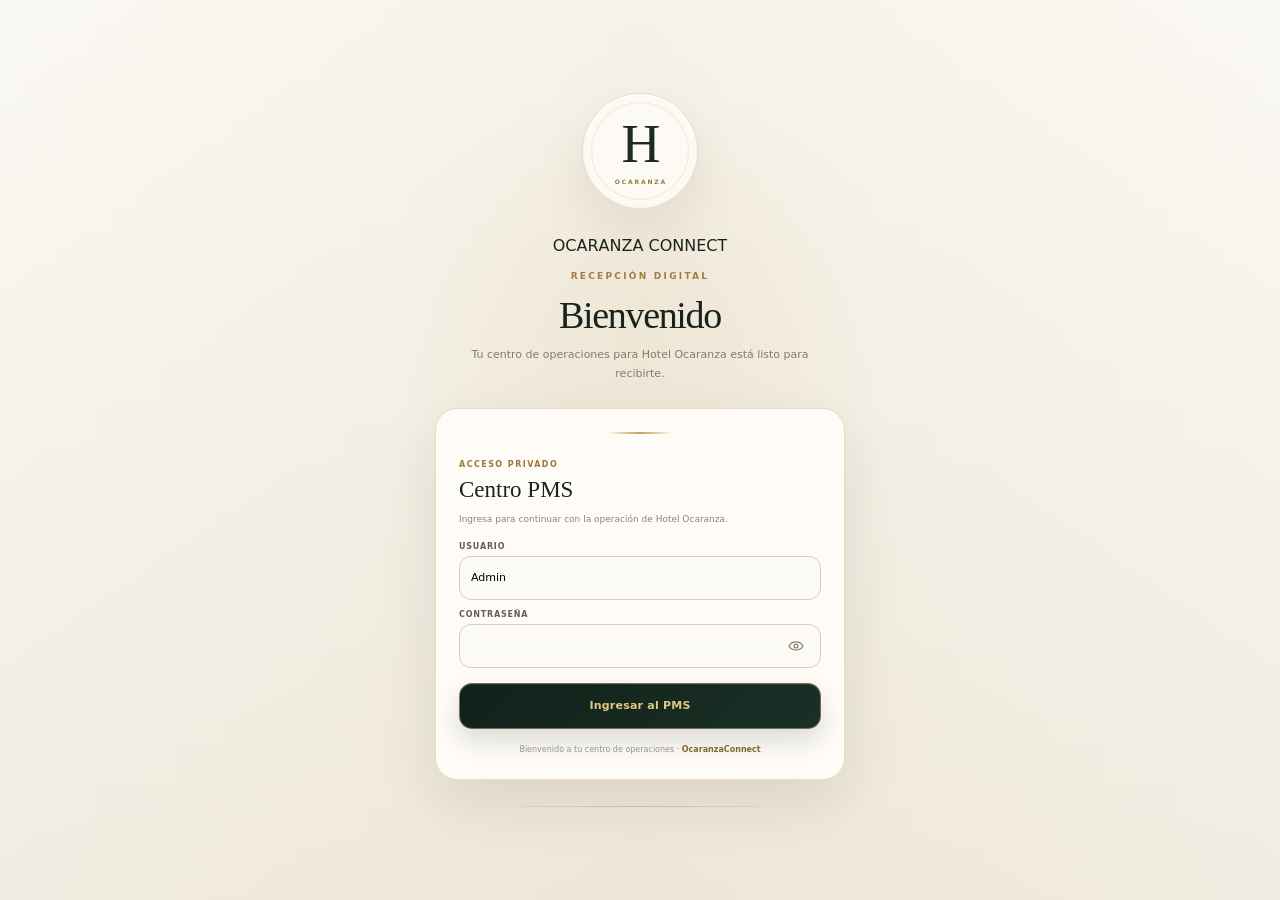
==== commit 0fd11b03: "Create elegant PMS welcome and login" ====
--- a/admin.html
+++ b/admin.html
@@ -358,6 +358,261 @@
   .dashboard-section{padding:14px}
   .dashboard-room{min-width:72px}
 }
+
+/* Acceso de recepción · bienvenida premium */
+.auth-screen{
+  min-height:100vh;
+  display:flex;
+  align-items:center;
+  justify-content:center;
+  position:relative;
+  overflow:hidden;
+  background:
+    radial-gradient(circle at 50% 36%,rgba(198,161,93,.10),transparent 28%),
+    linear-gradient(180deg,#faf8f3 0%,#f1ece1 100%);
+}
+.auth-screen:before{
+  content:"";
+  position:absolute;
+  inset:0;
+  background:
+    linear-gradient(90deg,transparent 0,rgba(198,161,93,.07) 50%,transparent 100%);
+  pointer-events:none;
+}
+.auth-stage{
+  width:min(540px,calc(100% - 34px));
+  text-align:center;
+  position:relative;
+  z-index:1;
+}
+.auth-mark{
+  position:relative;
+  width:116px;
+  height:116px;
+  margin:0 auto 25px;
+  display:flex;
+  flex-direction:column;
+  align-items:center;
+  justify-content:center;
+  border:1px solid rgba(198,161,93,.32);
+  border-radius:50%;
+  background:rgba(255,253,249,.78);
+  box-shadow:0 18px 50px rgba(26,30,27,.08),inset 0 1px 0 rgba(255,255,255,.85);
+  opacity:0;
+  transform:translateY(8px) scale(.96);
+  animation:authMarkIn .8s cubic-bezier(.16,1,.3,1) .18s forwards;
+}
+.auth-mark:before{
+  content:"";
+  position:absolute;
+  inset:8px;
+  border:1px solid rgba(198,161,93,.20);
+  border-radius:50%;
+}
+.auth-mark .auth-h{
+  position:relative;
+  color:#1b2b24;
+  font:500 54px/1 Georgia,"Times New Roman",serif;
+  letter-spacing:-.04em;
+}
+.auth-mark .auth-word{
+  position:relative;
+  margin-top:7px;
+  color:#9b793d;
+  font-size:6px;
+  font-weight:900;
+  letter-spacing:.31em;
+  text-indent:.31em;
+}
+.auth-wordline{
+  display:inline-flex;
+  justify-content:center;
+  overflow:hidden;
+  margin-top:2px;
+}
+.auth-wordline span{
+  display:inline-block;
+  opacity:0;
+  transform:translateY(16px);
+  animation:authLetterIn .38s cubic-bezier(.16,1,.3,1) forwards;
+}
+.auth-wordline span:nth-child(1){animation-delay:.78s}
+.auth-wordline span:nth-child(2){animation-delay:.84s}
+.auth-wordline span:nth-child(3){animation-delay:.90s}
+.auth-wordline span:nth-child(4){animation-delay:.96s}
+.auth-wordline span:nth-child(5){animation-delay:1.02s}
+.auth-wordline span:nth-child(6){animation-delay:1.08s}
+.auth-wordline span:nth-child(7){animation-delay:1.14s}
+.auth-wordline span:nth-child(8){animation-delay:1.20s}
+.auth-wordline span:nth-child(9){animation-delay:1.26s}
+.auth-wordline span:nth-child(10){animation-delay:1.32s}
+.auth-welcome{
+  margin-top:16px;
+  color:#a07d43;
+  font-size:9px;
+  font-weight:900;
+  letter-spacing:.25em;
+  text-transform:uppercase;
+  opacity:0;
+  transform:translateY(8px);
+  animation:authFadeUp .7s cubic-bezier(.16,1,.3,1) 1.65s forwards;
+}
+.auth-title{
+  margin:12px 0 0;
+  color:#16231e;
+  font:500 38px Georgia,"Times New Roman",serif;
+  letter-spacing:-.035em;
+  opacity:0;
+  transform:translateY(10px);
+  animation:authFadeUp .7s cubic-bezier(.16,1,.3,1) 1.82s forwards;
+}
+.auth-subtitle{
+  max-width:370px;
+  margin:9px auto 0;
+  color:#817b72;
+  font-size:11px;
+  line-height:1.7;
+  opacity:0;
+  transform:translateY(10px);
+  animation:authFadeUp .7s cubic-bezier(.16,1,.3,1) 1.98s forwards;
+}
+.auth-card{
+  max-width:410px;
+  margin:25px auto 0;
+  padding:23px;
+  background:rgba(255,253,249,.94);
+  border:1px solid rgba(198,161,93,.36);
+  border-radius:22px;
+  box-shadow:0 22px 60px rgba(26,30,27,.10);
+  text-align:left;
+  opacity:0;
+  transform:translateY(20px) scale(.98);
+  animation:authCardIn .82s cubic-bezier(.16,1,.3,1) 2.24s forwards;
+}
+.auth-card:before{
+  content:"";
+  display:block;
+  width:66px;
+  height:2px;
+  margin:0 auto 18px;
+  border-radius:99px;
+  background:linear-gradient(90deg,transparent,#c6a15d,transparent);
+}
+.auth-card .field label{
+  color:#625d55;
+  font-size:8px;
+  letter-spacing:.10em;
+}
+.auth-card .field input{
+  min-height:44px;
+  border-color:#d6cdbf;
+  background:#fbfaf7;
+  border-radius:12px;
+  transition:border-color .2s,box-shadow .2s,background .2s;
+}
+.auth-card .field input:focus{
+  border-color:#c6a15d;
+  background:#fff;
+  box-shadow:0 0 0 3px rgba(198,161,93,.13);
+}
+.password-wrap{
+  position:relative;
+}
+.password-wrap input{
+  width:100%;
+  padding-right:45px;
+}
+.password-toggle{
+  position:absolute;
+  top:50%;
+  right:8px;
+  width:34px;
+  height:34px;
+  transform:translateY(-50%);
+  border:0;
+  background:transparent;
+  color:#8d8067;
+  border-radius:9px;
+  display:grid;
+  place-items:center;
+  cursor:pointer;
+}
+.password-toggle:hover{
+  background:#f1eadf;
+  color:#745c32;
+}
+.password-toggle svg{
+  width:18px;
+  height:18px;
+  fill:none;
+  stroke:currentColor;
+  stroke-width:1.7;
+  stroke-linecap:round;
+  stroke-linejoin:round;
+}
+.auth-submit{
+  width:100%;
+  min-height:46px;
+  margin-top:15px;
+  border:1px solid rgba(198,161,93,.58);
+  border-radius:13px;
+  background:linear-gradient(135deg,#10211a,#1a3027);
+  color:#e5c880;
+  font-size:11px;
+  font-weight:900;
+  letter-spacing:.02em;
+  cursor:pointer;
+  box-shadow:0 12px 25px rgba(16,33,26,.15),inset 0 1px 0 rgba(255,255,255,.05);
+  transition:transform .2s,box-shadow .2s,border-color .2s;
+}
+.auth-submit:hover{
+  transform:translateY(-2px);
+  border-color:#d2ae68;
+  box-shadow:0 16px 32px rgba(16,33,26,.20);
+}
+.auth-footer{
+  margin-top:15px;
+  text-align:center;
+  color:#9a9389;
+  font-size:8px;
+  line-height:1.5;
+}
+.auth-footer strong{color:#806536}
+.auth-ornament{
+  width:min(330px,72%);
+  height:1px;
+  margin:26px auto 0;
+  background:linear-gradient(90deg,transparent,rgba(198,161,93,.55),transparent);
+  opacity:0;
+  animation:authFade .8s 2.08s forwards;
+}
+.setup-note{
+  margin-top:12px;
+  padding:10px 11px;
+  border-left:2px solid #c6a15d;
+  border-radius:0 9px 9px 0;
+  background:#f5efe4;
+  color:#746d63;
+  font-size:8px;
+  line-height:1.55;
+}
+@keyframes authMarkIn{to{opacity:1;transform:translateY(0) scale(1)}}
+@keyframes authLetterIn{to{opacity:1;transform:translateY(0)}}
+@keyframes authFadeUp{to{opacity:1;transform:translateY(0)}}
+@keyframes authCardIn{to{opacity:1;transform:translateY(0) scale(1)}}
+@keyframes authFade{to{opacity:1}}
+@media(max-width:600px){
+  .auth-stage{width:min(450px,calc(100% - 24px))}
+  .auth-mark{width:102px;height:102px}
+  .auth-mark .auth-h{font-size:47px}
+  .auth-title{font-size:31px}
+  .auth-card{padding:20px}
+}
+@media(prefers-reduced-motion:reduce){
+  .auth-mark,.auth-wordline span,.auth-welcome,.auth-title,.auth-subtitle,.auth-card,.auth-ornament{
+    animation:none!important;opacity:1;transform:none;
+  }
+}
 </style>
 </head>
 <body>
@@ -378,9 +633,55 @@
 function modal(title,body,k){document.getElementById('mk').textContent=k||'PMS';document.getElementById('mt').textContent=title;document.getElementById('mb').innerHTML=body;document.getElementById('modal').classList.add('open')}
 function closeModal(){document.getElementById('modal').classList.remove('open')}
 document.getElementById('mc').onclick=closeModal;document.getElementById('modal').onclick=function(e){if(e.target===this)closeModal()}
-function login(){app.innerHTML='<div class="shell"><div class="card login"><div style="text-align:center"><span class="logo-h">H</span><span class="logo-word">OCARANZA</span></div><span class="kicker">Gestión interna</span><h1 style="font:500 27px Georgia,serif;margin:6px 0 4px">Centro PMS</h1><p class="muted" style="line-height:1.6">Acceso exclusivo para recepción y administración.</p><form id="lf"><div class="field" style="margin-top:15px"><label>Usuario</label><input name="username" value="Admin" readonly></div><div class="field" style="margin-top:10px"><label>Contraseña</label><div class="login-pass"><input id="admin-password" name="password" type="password" required minlength="8"><button type="button" class="eye-btn" id="toggle-password" aria-label="Mostrar contraseña">◉</button></div></div><button class="btn" style="width:100%;margin-top:14px">Ingresar</button><div id="le"></div></form></div></div>';document.getElementById('toggle-password').onclick=function(){var p=document.getElementById('admin-password');var shown=p.type==='text';p.type=shown?'password':'text';this.textContent=shown?'◉':'◉̸'};document.getElementById('lf').onsubmit=function(e){e.preventDefault();var f=e.target,b=f.querySelector('button.btn'),m=document.getElementById('le');b.disabled=true;req('login',{username:'Admin',password:f.password.value},function(s,d){if(s>=200&&s<300&&d.session){localStorage.setItem('oc_admin_token',d.session.access_token);load()}else{b.disabled=false;m.className='error';m.textContent=d.error||'No se pudo iniciar sesión.'}})}}
+function health(done){var x=new XMLHttpRequest();x.open('GET',API+'/health',true);x.timeout=8000;x.onreadystatechange=function(){if(x.readyState!==4)return;var d={};try{d=JSON.parse(x.responseText||'{}')}catch(e){}done(x.status,d)};x.onerror=function(){done(0,{error:'No se pudo comprobar el estado de la cuenta.'})};x.ontimeout=function(){done(408,{error:'La comprobación tardó demasiado.'})};x.send()}
+function showPasswordToggle(){
+ var btn=document.getElementById('password-toggle'),input=document.getElementById('auth-password');if(!btn||!input)return;
+ btn.onclick=function(){
+   var visible=input.type==='text';
+   input.type=visible?'password':'text';
+   btn.setAttribute('aria-label',visible?'Mostrar contraseña':'Ocultar contraseña');
+   btn.innerHTML=visible?'<svg viewBox="0 0 24 24"><path d="M2.5 12s3.4-5.4 9.5-5.4 9.5 5.4 9.5 5.4-3.4 5.4-9.5 5.4S2.5 12 2.5 12Z"></path><circle cx="12" cy="12" r="2.5"></circle></svg>':'<svg viewBox="0 0 24 24"><path d="M3 3l18 18"></path><path d="M9.9 5.9A10.2 10.2 0 0 1 12 5.7c6.1 0 9.5 6.3 9.5 6.3a18 18 0 0 1-3.2 3.8"></path><path d="M6.6 6.6C3.8 8.2 2.5 12 2.5 12s3.4 6.3 9.5 6.3c1.2 0 2.3-.2 3.2-.5"></path></svg>';
+ };
+}
+function authBrand(){
+ return '<div class="auth-mark"><span class="auth-h">H</span><span class="auth-word">OCARANZA</span></div><div class="auth-wordline">'+('OCARANZA CONNECT').split('').map(function(ch){return '<span>'+ (ch===' ' ? '&nbsp;' : esc(ch)) +'</span>'}).join('')+'</div>';
+}
+function authLayout(content){
+ app.innerHTML='<main class="auth-screen"><div class="auth-stage">'+authBrand()+'<div class="auth-welcome">Recepción digital</div><h1 class="auth-title">Bienvenido</h1><p class="auth-subtitle">Tu centro de operaciones para Hotel Ocaranza está listo para recibirte.</p>'+content+'<div class="auth-ornament"></div></div></main>';
+}
+function setup(){
+ authLayout('<section class="auth-card"><span class="kicker">Primer acceso</span><h2 style="font:500 23px Georgia,serif;margin:6px 0 4px">Activar administrador</h2><p class="muted" style="line-height:1.6">Este primer acceso creará la cuenta administrativa <strong>Admin</strong>. Define la contraseña privada que usarás en recepción.</p><form id="sf"><div class="field" style="margin-top:15px"><label>Usuario</label><input value="Admin" readonly></div><div class="field" style="margin-top:10px"><label>Contraseña</label><div class="password-wrap"><input id="setup-password" name="password" type="password" required minlength="8" autocomplete="new-password"><button type="button" class="password-toggle" id="setup-password-toggle" aria-label="Mostrar contraseña"><svg viewBox="0 0 24 24"><path d="M2.5 12s3.4-5.4 9.5-5.4 9.5 5.4 9.5 5.4-3.4 5.4-9.5 5.4S2.5 12 2.5 12Z"></path><circle cx="12" cy="12" r="2.5"></circle></svg></button></div></div><div class="setup-note">La contraseña se utiliza únicamente para autenticación. No se muestra ni se incrusta en el código del sitio.</div><button class="auth-submit">Activar administrador</button><div id="se"></div></form><div class="auth-footer">Acceso protegido · <strong>OcaranzaConnect PMS</strong></div></section>');
+ document.getElementById('setup-password-toggle').onclick=function(){var p=document.getElementById('setup-password');var v=p.type==='text';p.type=v?'password':'text';this.innerHTML=v?'<svg viewBox="0 0 24 24"><path d="M2.5 12s3.4-5.4 9.5-5.4 9.5 5.4 9.5 5.4-3.4 5.4-9.5 5.4S2.5 12 2.5 12Z"></path><circle cx="12" cy="12" r="2.5"></circle></svg>':'<svg viewBox="0 0 24 24"><path d="M3 3l18 18"></path><path d="M9.9 5.9A10.2 10.2 0 0 1 12 5.7c6.1 0 9.5 6.3 9.5 6.3a18 18 0 0 1-3.2 3.8"></path><path d="M6.6 6.6C3.8 8.2 2.5 12 2.5 12s3.4 6.3 9.5 6.3c1.2 0 2.3-.2 3.2-.5"></path></svg>'};
+ document.getElementById('sf').onsubmit=function(e){
+   e.preventDefault();var f=e.target,b=f.querySelector('.auth-submit'),m=document.getElementById('se');b.disabled=true;m.textContent='';
+   req('signup',{email:'admin@ocaranzaconnect.app',password:f.password.value},function(s,d){
+     if(s>=200&&s<300&&d.session){localStorage.setItem('oc_admin_token',d.session.access_token);load();return}
+     if(s>=200&&s<300&&d.needsLogin){m.className='notice';m.textContent=d.warning||'Administrador creado. Ahora inicia sesión.';setTimeout(login,700);return}
+     b.disabled=false;m.className='error';m.textContent=d.error||'No se pudo activar el administrador.';
+   });
+ };
+ showPasswordToggle();
+}
+function login(){
+ authLayout('<section class="auth-card"><span class="kicker">Acceso privado</span><h2 style="font:500 23px Georgia,serif;margin:6px 0 4px">Centro PMS</h2><p class="muted" style="line-height:1.6">Ingresa para continuar con la operación de Hotel Ocaranza.</p><form id="lf"><div class="field" style="margin-top:15px"><label>Usuario</label><input name="username" value="Admin" readonly autocomplete="username"></div><div class="field" style="margin-top:10px"><label>Contraseña</label><div class="password-wrap"><input id="auth-password" name="password" type="password" required minlength="8" autocomplete="current-password"><button type="button" class="password-toggle" id="password-toggle" aria-label="Mostrar contraseña"><svg viewBox="0 0 24 24"><path d="M2.5 12s3.4-5.4 9.5-5.4 9.5 5.4 9.5 5.4-3.4 5.4-9.5 5.4S2.5 12 2.5 12Z"></path><circle cx="12" cy="12" r="2.5"></circle></svg></button></div></div><button class="auth-submit" id="auth-submit">Ingresar al PMS</button><div id="le"></div></form><div class="auth-footer">Bienvenido a tu centro de operaciones · <strong>OcaranzaConnect</strong></div></section>');
+ showPasswordToggle();
+ document.getElementById('lf').onsubmit=function(e){
+   e.preventDefault();var f=e.target,b=document.getElementById('auth-submit'),m=document.getElementById('le');b.disabled=true;m.textContent='';
+   req('login',{username:'Admin',password:f.password.value},function(s,d){
+     if(s>=200&&s<300&&d.session){localStorage.setItem('oc_admin_token',d.session.access_token);load();return}
+     b.disabled=false;m.className='error';m.textContent=d.error||'No se pudo iniciar sesión.';
+   });
+ };
+}
 function load(){
- if(!token()){login();return}
+ if(!token()){
+   health(function(s,d){
+     if(s>=200&&s<300&&d.adminExists)login();
+     else if(s>=200&&s<300&&!d.adminExists)setup();
+     else login();
+   });
+   return;
+ }
  app.innerHTML='<div class="shell"><div class="admin-shell"><aside class="admin-sidebar" id="admin-sidebar"><div class="admin-sidebar-brand"><strong>Ocaranza</strong><small>Centro de recepción · PMS</small></div><nav class="side-nav">'+[['dashboard','⌂  Inicio'],['calendar','▦  Calendario'],['reservations','▤  Reservas'],['rooms','▥  Habitaciones'],['guests','♙  Huéspedes'],['operations','⚙  Operación'],['orders','✦  Pedidos'],['finance','$  Caja'],['reports','◫  Reportes'],['settings','⚙  Configuración']].map(function(n){return '<button data-tab="'+n[0]+'">'+n[1]+'</button>'}).join('')+'</nav><div class="side-bottom"><button class="btn light" id="side-refresh" style="width:100%">Actualizar</button><button class="btn" id="side-logout" style="width:100%;margin-top:7px">Salir</button></div></aside><div class="drawer-backdrop" id="drawer-backdrop"></div><main class="admin-main"><header class="top"><div class="brand"><button class="btn light mobile-menu-btn" id="mobile-menu">☰</button><span class="logo-h">H</span><div class="brand-copy"><small>Hotel Ocaranza</small><strong>Recepción</strong></div></div><div class="actions"><button class="btn light" id="refresh-all">Actualizar</button><button class="btn" id="logout">Salir</button></div></header><div id="admin-load-error"></div><div id="views"><div class="admin-loading"><div class="admin-loading-box"><div class="admin-spinner"></div><strong>Cargando Centro PMS</strong><p class="muted">Conectando con los datos de OcaranzaConnect…</p></div></div></div></main></div></div>'; document.getElementById('logout').onclick=function(){clear();closeModal();login()};
  document.getElementById('refresh-all').onclick=function(){load()};
  render();
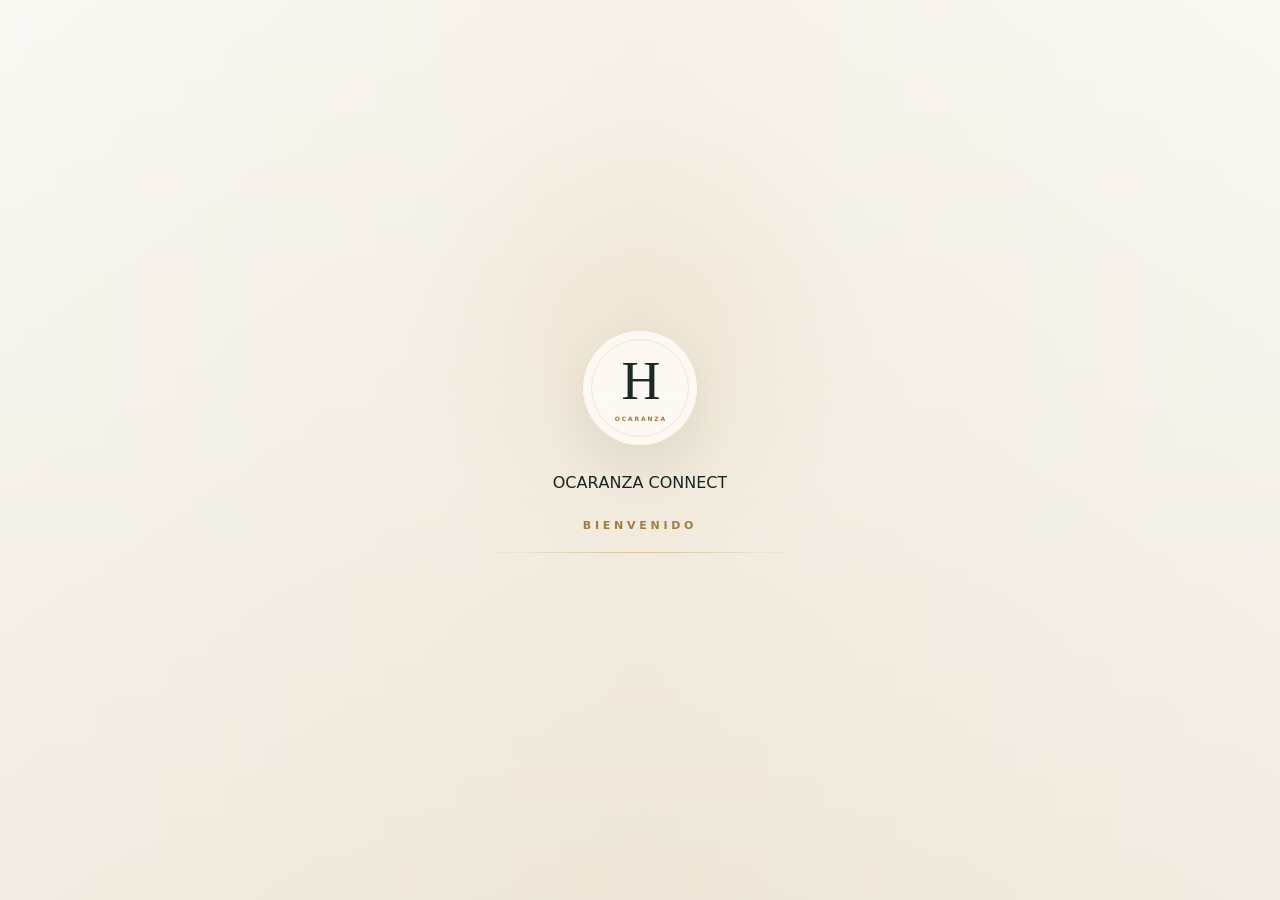
==== commit df206410: "Add Ocaranza Connect welcome sequence" ====
--- a/admin.html
+++ b/admin.html
@@ -613,6 +613,36 @@
     animation:none!important;opacity:1;transform:none;
   }
 }
+
+.auth-splash .auth-stage{transform:translateY(-1vh)}
+.auth-splash .auth-mark{
+  animation-delay:.08s;
+}
+.auth-splash .auth-wordline span:nth-child(1){animation-delay:.55s}
+.auth-splash .auth-wordline span:nth-child(2){animation-delay:.61s}
+.auth-splash .auth-wordline span:nth-child(3){animation-delay:.67s}
+.auth-splash .auth-wordline span:nth-child(4){animation-delay:.73s}
+.auth-splash .auth-wordline span:nth-child(5){animation-delay:.79s}
+.auth-splash .auth-wordline span:nth-child(6){animation-delay:.85s}
+.auth-splash .auth-wordline span:nth-child(7){animation-delay:.91s}
+.auth-splash .auth-wordline span:nth-child(8){animation-delay:.97s}
+.auth-splash .auth-wordline span:nth-child(9){animation-delay:1.03s}
+.auth-splash .auth-wordline span:nth-child(10){animation-delay:1.09s}
+.auth-splash .auth-wordline span:nth-child(11){animation-delay:1.15s}
+.auth-splash .auth-wordline span:nth-child(12){animation-delay:1.21s}
+.auth-splash .auth-wordline span:nth-child(13){animation-delay:1.27s}
+.auth-splash .auth-wordline span:nth-child(14){animation-delay:1.33s}
+.auth-splash .auth-wordline span:nth-child(15){animation-delay:1.39s}
+.auth-splash .auth-welcome{
+  margin-top:27px;
+  font-size:11px;
+  letter-spacing:.34em;
+  animation-delay:1.82s;
+}
+.auth-splash .auth-ornament{
+  margin-top:20px;
+  animation-delay:2.08s;
+}
 </style>
 </head>
 <body>
@@ -633,6 +663,12 @@
 function modal(title,body,k){document.getElementById('mk').textContent=k||'PMS';document.getElementById('mt').textContent=title;document.getElementById('mb').innerHTML=body;document.getElementById('modal').classList.add('open')}
 function closeModal(){document.getElementById('modal').classList.remove('open')}
 document.getElementById('mc').onclick=closeModal;document.getElementById('modal').onclick=function(e){if(e.target===this)closeModal()}
+function welcomeSplash(done){
+ app.innerHTML='<main class="auth-screen auth-splash"><div class="auth-stage"><div class="auth-mark"><span class="auth-h">H</span><span class="auth-word">OCARANZA</span></div><div class="auth-wordline">'+('OCARANZA CONNECT').split('').map(function(ch){return '<span>'+ (ch===' ' ? '&nbsp;' : esc(ch)) +'</span>'}).join('')+'</div><div class="auth-welcome">Bienvenido</div><div class="auth-ornament"></div></div></main>';
+ var delay=3200;
+ if(window.matchMedia&&window.matchMedia('(prefers-reduced-motion: reduce)').matches)delay=450;
+ setTimeout(done,delay);
+}
 function health(done){var x=new XMLHttpRequest();x.open('GET',API+'/health',true);x.timeout=8000;x.onreadystatechange=function(){if(x.readyState!==4)return;var d={};try{d=JSON.parse(x.responseText||'{}')}catch(e){}done(x.status,d)};x.onerror=function(){done(0,{error:'No se pudo comprobar el estado de la cuenta.'})};x.ontimeout=function(){done(408,{error:'La comprobación tardó demasiado.'})};x.send()}
 function showPasswordToggle(){
  var btn=document.getElementById('password-toggle'),input=document.getElementById('auth-password');if(!btn||!input)return;
@@ -675,10 +711,12 @@
 }
 function load(){
  if(!token()){
-   health(function(s,d){
-     if(s>=200&&s<300&&d.adminExists)login();
-     else if(s>=200&&s<300&&!d.adminExists)setup();
-     else login();
+   welcomeSplash(function(){
+     health(function(s,d){
+       if(s>=200&&s<300&&d.adminExists)login();
+       else if(s>=200&&s<300&&!d.adminExists)setup();
+       else login();
+     });
    });
    return;
  }
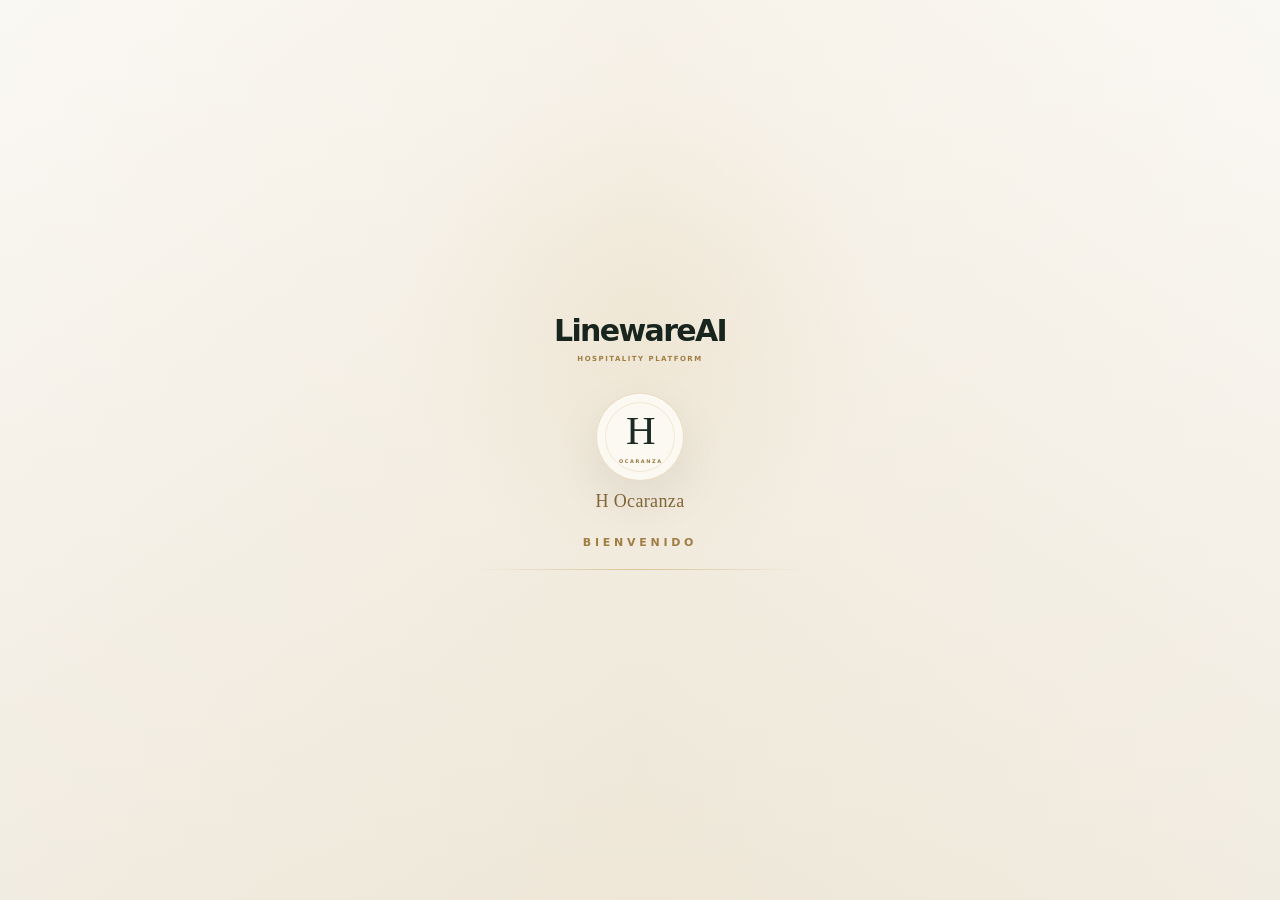
==== commit 895d92d9: "Unify LinewareAI and Ocaranza brand hierarchy" ====
--- a/admin.html
+++ b/admin.html
@@ -2,7 +2,7 @@
 <html lang="es">
 <head>
 <meta charset="utf-8"><meta name="viewport" content="width=device-width,initial-scale=1">
-<meta name="theme-color" content="#0b0b09"><title>OcaranzaConnect · PMS</title>
+<meta name="theme-color" content="#0b0b09"><title>LinewareAI · PMS</title>
 <link rel="stylesheet" href="/static/app.css">
 <style>
 :root{--ink:#18251f;--black:#0a0a09;--gold:#c6a15d;--gold2:#e1c37d;--paper:#f5f1e8;--card:#fffdfa;--line:#e1d9cb;--muted:#777168;--green:#3e7258;--red:#a24b42;--blue:#456b82}
@@ -643,6 +643,212 @@
   margin-top:20px;
   animation-delay:2.08s;
 }
+
+/* Arquitectura de marca: LinewareAI → propiedad H Ocaranza */
+.platform-brand{
+  display:flex;
+  align-items:center;
+  gap:10px;
+}
+.platform-mark{
+  width:34px;
+  height:34px;
+  display:grid;
+  place-items:center;
+  border-radius:10px;
+  background:#0a0a09;
+  color:#e1c37d;
+  border:1px solid #b5965d;
+  font-size:9px;
+  font-weight:950;
+  letter-spacing:-.02em;
+}
+.platform-brand-copy strong{
+  display:block;
+  color:#171714;
+  font-size:14px;
+  font-weight:900;
+  letter-spacing:-.02em;
+}
+.platform-brand-copy small{
+  display:block;
+  color:#918a80;
+  font-size:7px;
+  margin-top:2px;
+  letter-spacing:.13em;
+  text-transform:uppercase;
+}
+.property-pill{
+  display:inline-flex;
+  align-items:center;
+  gap:8px;
+  border:1px solid rgba(198,161,93,.48);
+  border-radius:12px;
+  padding:7px 10px;
+  background:#fbf7ee;
+}
+.property-pill .property-symbol{
+  width:24px;
+  height:24px;
+  display:grid;
+  place-items:center;
+  border-radius:7px;
+  background:#17352a;
+  color:#e1c37d;
+  font:500 14px Georgia,serif;
+}
+.property-pill strong{
+  display:block;
+  color:#24231f;
+  font:500 13px Georgia,serif;
+}
+.property-pill small{
+  display:block;
+  margin-top:2px;
+  color:#918a80;
+  font-size:7px;
+  letter-spacing:.09em;
+  text-transform:uppercase;
+}
+.auth-platform{
+  margin-bottom:23px;
+}
+.auth-platform .platform-mark{
+  margin:0 auto 10px;
+  width:42px;
+  height:42px;
+  border-radius:12px;
+  font-size:11px;
+}
+.auth-platform strong{
+  display:block;
+  color:#191a17;
+  font-size:17px;
+  letter-spacing:-.025em;
+}
+.auth-platform small{
+  display:block;
+  margin-top:4px;
+  color:#918b82;
+  font-size:7px;
+  letter-spacing:.14em;
+  text-transform:uppercase;
+}
+.dashboard-brandbar{
+  display:flex;
+  justify-content:space-between;
+  align-items:center;
+  gap:12px;
+  margin-bottom:14px;
+}
+.dashboard-brandbar-left{
+  display:flex;
+  align-items:center;
+  gap:10px;
+}
+.dashboard-brandbar-left .line{
+  width:1px;
+  height:29px;
+  background:#d9d0c1;
+}
+.dashboard-brandbar-left .context{
+  color:#817a70;
+  font-size:8px;
+  line-height:1.4;
+}
+.dashboard-brandbar-left .context strong{
+  display:block;
+  color:#403d37;
+  font-size:9px;
+}
+@media(max-width:600px){
+  .property-pill small{display:none}
+  .platform-mark{width:30px;height:30px}
+  .platform-brand-copy strong{font-size:12px}
+}
+
+.splash-platform{
+  margin:0 auto 30px;
+  opacity:1;
+}
+.splash-platform .platform-wordline{
+  display:flex;
+  justify-content:center;
+  overflow:hidden;
+  color:#18251f;
+  font-size:30px;
+  font-weight:800;
+  letter-spacing:-.055em;
+}
+.splash-platform .platform-wordline span{
+  display:inline-block;
+  opacity:0;
+  transform:translateY(18px) scale(.94);
+  animation:platformLetterIn .42s cubic-bezier(.16,1,.3,1) forwards;
+}
+.splash-platform .platform-wordline span:nth-child(1){animation-delay:.12s}
+.splash-platform .platform-wordline span:nth-child(2){animation-delay:.18s}
+.splash-platform .platform-wordline span:nth-child(3){animation-delay:.24s}
+.splash-platform .platform-wordline span:nth-child(4){animation-delay:.30s}
+.splash-platform .platform-wordline span:nth-child(5){animation-delay:.36s}
+.splash-platform .platform-wordline span:nth-child(6){animation-delay:.42s}
+.splash-platform .platform-wordline span:nth-child(7){animation-delay:.48s}
+.splash-platform .platform-wordline span:nth-child(8){animation-delay:.54s}
+.splash-platform .platform-wordline span:nth-child(9){animation-delay:.60s}
+.splash-platform .platform-wordline span:nth-child(10){animation-delay:.66s}
+.splash-platform small{
+  display:block;
+  margin-top:7px;
+  color:#a07d43;
+  font-size:7px;
+  font-weight:900;
+  letter-spacing:.21em;
+  text-transform:uppercase;
+  opacity:0;
+  animation:authFadeUp .7s 1.00s forwards;
+}
+.auth-splash .property-mark{
+  width:88px;
+  height:88px;
+  margin-bottom:10px;
+  animation-delay:1.12s;
+}
+.auth-splash .property-mark .auth-h{font-size:41px}
+.auth-splash .property-mark .auth-word{font-size:5px}
+.auth-propertyline{
+  display:flex;
+  justify-content:center;
+  color:#806536;
+  font:500 18px Georgia,"Times New Roman",serif;
+  letter-spacing:.02em;
+}
+.auth-propertyline span{
+  opacity:0;
+  transform:translateY(9px);
+  animation:authLetterIn .36s cubic-bezier(.16,1,.3,1) 1.55s forwards;
+}
+.auth-propertyline span:nth-child(2){animation-delay:1.60s}
+.auth-propertyline span:nth-child(3){animation-delay:1.65s}
+.auth-propertyline span:nth-child(4){animation-delay:1.70s}
+.auth-propertyline span:nth-child(5){animation-delay:1.75s}
+.auth-propertyline span:nth-child(6){animation-delay:1.80s}
+.auth-propertyline span:nth-child(7){animation-delay:1.85s}
+.auth-propertyline span:nth-child(8){animation-delay:1.90s}
+.auth-propertyline span:nth-child(9){animation-delay:1.95s}
+.auth-propertyline span:nth-child(10){animation-delay:2.00s}
+.auth-splash .auth-welcome{
+  margin-top:24px;
+  animation-delay:2.15s;
+}
+@keyframes platformLetterIn{to{opacity:1;transform:translateY(0) scale(1)}}
+@media(max-width:600px){
+  .splash-platform .platform-wordline{font-size:26px}
+  .auth-splash .property-mark{width:78px;height:78px}
+  .auth-propertyline{font-size:17px}
+}
+@media(prefers-reduced-motion:reduce){
+  .splash-platform .platform-wordline span,.auth-propertyline span{animation:none!important;opacity:1;transform:none}
+}
 </style>
 </head>
 <body>
@@ -664,7 +870,7 @@
 function closeModal(){document.getElementById('modal').classList.remove('open')}
 document.getElementById('mc').onclick=closeModal;document.getElementById('modal').onclick=function(e){if(e.target===this)closeModal()}
 function welcomeSplash(done){
- app.innerHTML='<main class="auth-screen auth-splash"><div class="auth-stage"><div class="auth-mark"><span class="auth-h">H</span><span class="auth-word">OCARANZA</span></div><div class="auth-wordline">'+('OCARANZA CONNECT').split('').map(function(ch){return '<span>'+ (ch===' ' ? '&nbsp;' : esc(ch)) +'</span>'}).join('')+'</div><div class="auth-welcome">Bienvenido</div><div class="auth-ornament"></div></div></main>';
+ app.innerHTML='<main class="auth-screen auth-splash"><div class="auth-stage"><div class="auth-platform splash-platform"><div class="platform-wordline">'+('LinewareAI').split('').map(function(ch){return '<span>'+esc(ch)+'</span>'}).join('')+'</div><small>Hospitality Platform</small></div><div class="auth-mark property-mark"><span class="auth-h">H</span><span class="auth-word">OCARANZA</span></div><div class="auth-propertyline">'+('H Ocaranza').split('').map(function(ch){return '<span>'+ (ch===' ' ? '&nbsp;' : esc(ch)) +'</span>'}).join('')+'</div><div class="auth-welcome">Bienvenido</div><div class="auth-ornament"></div></div></main>';
  var delay=3200;
  if(window.matchMedia&&window.matchMedia('(prefers-reduced-motion: reduce)').matches)delay=450;
  setTimeout(done,delay);
@@ -680,13 +886,13 @@
  };
 }
 function authBrand(){
- return '<div class="auth-mark"><span class="auth-h">H</span><span class="auth-word">OCARANZA</span></div><div class="auth-wordline">'+('OCARANZA CONNECT').split('').map(function(ch){return '<span>'+ (ch===' ' ? '&nbsp;' : esc(ch)) +'</span>'}).join('')+'</div>';
+ return '<div class="auth-platform"><div class="platform-mark">AI</div><strong>LinewareAI</strong><small>Hospitality Platform</small></div><div class="auth-mark"><span class="auth-h">H</span><span class="auth-word">OCARANZA</span></div><div class="auth-wordline">'+('H OCARANZA').split('').map(function(ch){return '<span>'+ (ch===' ' ? '&nbsp;' : esc(ch)) +'</span>'}).join('')+'</div>';
 }
 function authLayout(content){
  app.innerHTML='<main class="auth-screen"><div class="auth-stage">'+authBrand()+'<div class="auth-welcome">Recepción digital</div><h1 class="auth-title">Bienvenido</h1><p class="auth-subtitle">Tu centro de operaciones para Hotel Ocaranza está listo para recibirte.</p>'+content+'<div class="auth-ornament"></div></div></main>';
 }
 function setup(){
- authLayout('<section class="auth-card"><span class="kicker">Primer acceso</span><h2 style="font:500 23px Georgia,serif;margin:6px 0 4px">Activar administrador</h2><p class="muted" style="line-height:1.6">Este primer acceso creará la cuenta administrativa <strong>Admin</strong>. Define la contraseña privada que usarás en recepción.</p><form id="sf"><div class="field" style="margin-top:15px"><label>Usuario</label><input value="Admin" readonly></div><div class="field" style="margin-top:10px"><label>Contraseña</label><div class="password-wrap"><input id="setup-password" name="password" type="password" required minlength="8" autocomplete="new-password"><button type="button" class="password-toggle" id="setup-password-toggle" aria-label="Mostrar contraseña"><svg viewBox="0 0 24 24"><path d="M2.5 12s3.4-5.4 9.5-5.4 9.5 5.4 9.5 5.4-3.4 5.4-9.5 5.4S2.5 12 2.5 12Z"></path><circle cx="12" cy="12" r="2.5"></circle></svg></button></div></div><div class="setup-note">La contraseña se utiliza únicamente para autenticación. No se muestra ni se incrusta en el código del sitio.</div><button class="auth-submit">Activar administrador</button><div id="se"></div></form><div class="auth-footer">Acceso protegido · <strong>OcaranzaConnect PMS</strong></div></section>');
+ authLayout('<section class="auth-card"><span class="kicker">Primer acceso</span><h2 style="font:500 23px Georgia,serif;margin:6px 0 4px">Activar administrador</h2><p class="muted" style="line-height:1.6">Este primer acceso creará la cuenta administrativa <strong>Admin</strong>. Define la contraseña privada que usarás en recepción.</p><form id="sf"><div class="field" style="margin-top:15px"><label>Usuario</label><input value="Admin" readonly></div><div class="field" style="margin-top:10px"><label>Contraseña</label><div class="password-wrap"><input id="setup-password" name="password" type="password" required minlength="8" autocomplete="new-password"><button type="button" class="password-toggle" id="setup-password-toggle" aria-label="Mostrar contraseña"><svg viewBox="0 0 24 24"><path d="M2.5 12s3.4-5.4 9.5-5.4 9.5 5.4 9.5 5.4-3.4 5.4-9.5 5.4S2.5 12 2.5 12Z"></path><circle cx="12" cy="12" r="2.5"></circle></svg></button></div></div><div class="setup-note">La contraseña se utiliza únicamente para autenticación. No se muestra ni se incrusta en el código del sitio.</div><button class="auth-submit">Activar administrador</button><div id="se"></div></form><div class="auth-footer">Acceso protegido · <strong>LinewareAI PMS</strong></div></section>');
  document.getElementById('setup-password-toggle').onclick=function(){var p=document.getElementById('setup-password');var v=p.type==='text';p.type=v?'password':'text';this.innerHTML=v?'<svg viewBox="0 0 24 24"><path d="M2.5 12s3.4-5.4 9.5-5.4 9.5 5.4 9.5 5.4-3.4 5.4-9.5 5.4S2.5 12 2.5 12Z"></path><circle cx="12" cy="12" r="2.5"></circle></svg>':'<svg viewBox="0 0 24 24"><path d="M3 3l18 18"></path><path d="M9.9 5.9A10.2 10.2 0 0 1 12 5.7c6.1 0 9.5 6.3 9.5 6.3a18 18 0 0 1-3.2 3.8"></path><path d="M6.6 6.6C3.8 8.2 2.5 12 2.5 12s3.4 6.3 9.5 6.3c1.2 0 2.3-.2 3.2-.5"></path></svg>'};
  document.getElementById('sf').onsubmit=function(e){
    e.preventDefault();var f=e.target,b=f.querySelector('.auth-submit'),m=document.getElementById('se');b.disabled=true;m.textContent='';
@@ -699,7 +905,7 @@
  showPasswordToggle();
 }
 function login(){
- authLayout('<section class="auth-card"><span class="kicker">Acceso privado</span><h2 style="font:500 23px Georgia,serif;margin:6px 0 4px">Centro PMS</h2><p class="muted" style="line-height:1.6">Ingresa para continuar con la operación de Hotel Ocaranza.</p><form id="lf"><div class="field" style="margin-top:15px"><label>Usuario</label><input name="username" value="Admin" readonly autocomplete="username"></div><div class="field" style="margin-top:10px"><label>Contraseña</label><div class="password-wrap"><input id="auth-password" name="password" type="password" required minlength="8" autocomplete="current-password"><button type="button" class="password-toggle" id="password-toggle" aria-label="Mostrar contraseña"><svg viewBox="0 0 24 24"><path d="M2.5 12s3.4-5.4 9.5-5.4 9.5 5.4 9.5 5.4-3.4 5.4-9.5 5.4S2.5 12 2.5 12Z"></path><circle cx="12" cy="12" r="2.5"></circle></svg></button></div></div><button class="auth-submit" id="auth-submit">Ingresar al PMS</button><div id="le"></div></form><div class="auth-footer">Bienvenido a tu centro de operaciones · <strong>OcaranzaConnect</strong></div></section>');
+ authLayout('<section class="auth-card"><span class="kicker">Acceso privado</span><h2 style="font:500 23px Georgia,serif;margin:6px 0 4px">Centro PMS</h2><p class="muted" style="line-height:1.6">Ingresa para continuar con la operación de Hotel Ocaranza.</p><form id="lf"><div class="field" style="margin-top:15px"><label>Usuario</label><input name="username" value="Admin" readonly autocomplete="username"></div><div class="field" style="margin-top:10px"><label>Contraseña</label><div class="password-wrap"><input id="auth-password" name="password" type="password" required minlength="8" autocomplete="current-password"><button type="button" class="password-toggle" id="password-toggle" aria-label="Mostrar contraseña"><svg viewBox="0 0 24 24"><path d="M2.5 12s3.4-5.4 9.5-5.4 9.5 5.4 9.5 5.4-3.4 5.4-9.5 5.4S2.5 12 2.5 12Z"></path><circle cx="12" cy="12" r="2.5"></circle></svg></button></div></div><button class="auth-submit" id="auth-submit">Ingresar al PMS</button><div id="le"></div></form><div class="auth-footer">Bienvenido a tu centro de operaciones · <strong>LinewareAI</strong></div></section>');
  showPasswordToggle();
  document.getElementById('lf').onsubmit=function(e){
    e.preventDefault();var f=e.target,b=document.getElementById('auth-submit'),m=document.getElementById('le');b.disabled=true;m.textContent='';
@@ -720,7 +926,7 @@
    });
    return;
  }
- app.innerHTML='<div class="shell"><div class="admin-shell"><aside class="admin-sidebar" id="admin-sidebar"><div class="admin-sidebar-brand"><strong>Ocaranza</strong><small>Centro de recepción · PMS</small></div><nav class="side-nav">'+[['dashboard','⌂  Inicio'],['calendar','▦  Calendario'],['reservations','▤  Reservas'],['rooms','▥  Habitaciones'],['guests','♙  Huéspedes'],['operations','⚙  Operación'],['orders','✦  Pedidos'],['finance','$  Caja'],['reports','◫  Reportes'],['settings','⚙  Configuración']].map(function(n){return '<button data-tab="'+n[0]+'">'+n[1]+'</button>'}).join('')+'</nav><div class="side-bottom"><button class="btn light" id="side-refresh" style="width:100%">Actualizar</button><button class="btn" id="side-logout" style="width:100%;margin-top:7px">Salir</button></div></aside><div class="drawer-backdrop" id="drawer-backdrop"></div><main class="admin-main"><header class="top"><div class="brand"><button class="btn light mobile-menu-btn" id="mobile-menu">☰</button><span class="logo-h">H</span><div class="brand-copy"><small>Hotel Ocaranza</small><strong>Recepción</strong></div></div><div class="actions"><button class="btn light" id="refresh-all">Actualizar</button><button class="btn" id="logout">Salir</button></div></header><div id="admin-load-error"></div><div id="views"><div class="admin-loading"><div class="admin-loading-box"><div class="admin-spinner"></div><strong>Cargando Centro PMS</strong><p class="muted">Conectando con los datos de OcaranzaConnect…</p></div></div></div></main></div></div>'; document.getElementById('logout').onclick=function(){clear();closeModal();login()};
+ app.innerHTML='<div class="shell"><div class="admin-shell"><aside class="admin-sidebar" id="admin-sidebar"><div class="admin-sidebar-brand"><strong>LinewareAI</strong><small>Hospitality Platform</small><div class="property-pill" style="margin-top:11px;width:100%"><span class="property-symbol">H</span><div><strong>Ocaranza</strong><small>Propiedad activa</small></div></div></div><nav class="side-nav">'+[['dashboard','⌂  Inicio'],['calendar','▦  Calendario'],['reservations','▤  Reservas'],['rooms','▥  Habitaciones'],['guests','♙  Huéspedes'],['operations','⚙  Operación'],['orders','✦  Pedidos'],['finance','$  Caja'],['reports','◫  Reportes'],['settings','⚙  Configuración']].map(function(n){return '<button data-tab="'+n[0]+'">'+n[1]+'</button>'}).join('')+'</nav><div class="side-bottom"><button class="btn light" id="side-refresh" style="width:100%">Actualizar</button><button class="btn" id="side-logout" style="width:100%;margin-top:7px">Salir</button></div></aside><div class="drawer-backdrop" id="drawer-backdrop"></div><main class="admin-main"><header class="top"><div class="brand"><button class="btn light mobile-menu-btn" id="mobile-menu">☰</button><div class="platform-brand"><span class="platform-mark">AI</span><div class="platform-brand-copy"><strong>LinewareAI</strong><small>Hospitality Platform</small></div></div><div class="brand-copy" style="display:none"><small>Hotel Ocaranza</small><strong>Recepción</strong></div></div><div class="actions"><div class="property-pill"><span class="property-symbol">H</span><div><strong>Ocaranza</strong><small>Propiedad activa</small></div></div><button class="btn light" id="refresh-all">Actualizar</button><button class="btn" id="logout">Salir</button></div></header><div id="admin-load-error"></div><div id="views"><div class="admin-loading"><div class="admin-loading-box"><div class="admin-spinner"></div><strong>Cargando Centro PMS</strong><p class="muted">Conectando con los datos de OcaranzaConnect…</p></div></div></div></main></div></div>'; document.getElementById('logout').onclick=function(){clear();closeModal();login()};
  document.getElementById('refresh-all').onclick=function(){load()};
  render();
  var pending=0,failed=[];
@@ -812,7 +1018,7 @@
  }).join('')||'<div class="empty">No hay pedidos recientes.</div>';
  var dateLabel=new Date(today()+'T12:00:00').toLocaleDateString('es-CL',{weekday:'long',day:'numeric',month:'long',year:'numeric'});
  return '<section class="intro"><div><span class="kicker">Centro PMS · '+dateLabel+'</span><h1>Resumen general</h1><p>La operación del hotel, reunida en una sola pantalla.</p></div></section>'+
- '<div class="dashboard-hero"><section class="dashboard-welcome"><span class="kicker">Hotel Ocaranza</span><h1>Buenos días, Admin.</h1><p>Desde este centro podrás controlar la operación diaria, huéspedes, habitaciones, reservas, housekeeping, caja y los futuros canales de distribución.</p><div class="dashboard-date">Estado operativo · <strong>'+occupancy+'% de ocupación actual</strong> · '+available+' habitaciones disponibles</div></section><section class="dashboard-health"><div class="dashboard-health-head"><div><span class="kicker">Conectividad</span><h3>Estado del sistema</h3></div><span class="health-dot"></span></div><div class="health-list"><div class="health-row"><span>OcaranzaConnect PMS</span><strong class="connected">Activo</strong></div><div class="health-row"><span>Little Hotelier</span><strong class="connected">Fuente actual</strong></div><div class="health-row"><span>Booking.com</span><strong class="pending">Preparado</strong></div><div class="health-row"><span>Expedia</span><strong class="pending">Preparado</strong></div></div></section></div>'+
+ '<div class="dashboard-hero"><section class="dashboard-welcome"><span class="kicker">Hotel Ocaranza</span><h1>Buenos días, Admin.</h1><p>Desde este centro podrás controlar la operación diaria, huéspedes, habitaciones, reservas, housekeeping, caja y los futuros canales de distribución.</p><div class="dashboard-date">Estado operativo · <strong>'+occupancy+'% de ocupación actual</strong> · '+available+' habitaciones disponibles</div></section><section class="dashboard-health"><div class="dashboard-health-head"><div><span class="kicker">Conectividad</span><h3>Estado del sistema</h3></div><span class="health-dot"></span></div><div class="health-list"><div class="health-row"><span>LinewareAI PMS</span><strong class="connected">Activo</strong></div><div class="health-row"><span>Little Hotelier</span><strong class="connected">Fuente actual</strong></div><div class="health-row"><span>Booking.com</span><strong class="pending">Preparado</strong></div><div class="health-row"><span>Expedia</span><strong class="pending">Preparado</strong></div></div></section></div>'+
  '<div class="dashboard-kpis"><div class="dashboard-kpi accent"><small>Ocupación</small><strong>'+occupancy+'%</strong><span>'+occupied+' de '+totalRooms+' habitaciones</span></div><div class="dashboard-kpi gold"><small>Huéspedes en casa</small><strong>'+active+'</strong><span>Perfiles activos</span></div><div class="dashboard-kpi"><small>Check-in hoy</small><strong>'+arr.length+'</strong><span>Llegadas programadas</span></div><div class="dashboard-kpi"><small>Check-out hoy</small><strong>'+dep.length+'</strong><span>Salidas programadas</span></div><div class="dashboard-kpi"><small>Housekeeping</small><strong>'+toClean+'</strong><span>Habitaciones por atender</span></div><div class="dashboard-kpi"><small>Pendientes</small><strong>'+ (pendingOrders+maintenance) +'</strong><span>'+pendingOrders+' pedidos · '+maintenance+' incidencias</span></div></div>'+
  '<div class="quick-actions"><button class="quick-action" data-tab-go="calendar"><span class="qa-icon">▦</span><strong>Abrir calendario</strong><small>Ver disponibilidad y reservas</small></button><button class="quick-action" data-tab-go="guests"><span class="qa-icon">♙</span><strong>Nuevo huésped</strong><small>Crear o gestionar cuentas</small></button><button class="quick-action" data-tab-go="rooms"><span class="qa-icon">▥</span><strong>Habitaciones</strong><small>Estado y ocupación</small></button><button class="quick-action" data-tab-go="operations"><span class="qa-icon">⚙</span><strong>Operación</strong><small>Housekeeping y mantenimiento</small></button></div>'+
  '<div class="dashboard-grid"><section class="dashboard-section"><div class="section-title"><div><span class="kicker">Front desk</span><h3>Entradas de hoy</h3><div class="section-sub">'+arr.length+' llegada(s) programada(s)</div></div><button class="btn light" data-tab-go="reservations">Ver reservas</button></div><div class="arrival-list">'+arrivals+'</div><div class="dashboard-alert"><div><strong>Preparación de llegada</strong><br><span>Revisa habitación, housekeeping y datos del huésped.</span></div><button class="btn" data-tab-go="operations">Revisar</button></div></section>'+
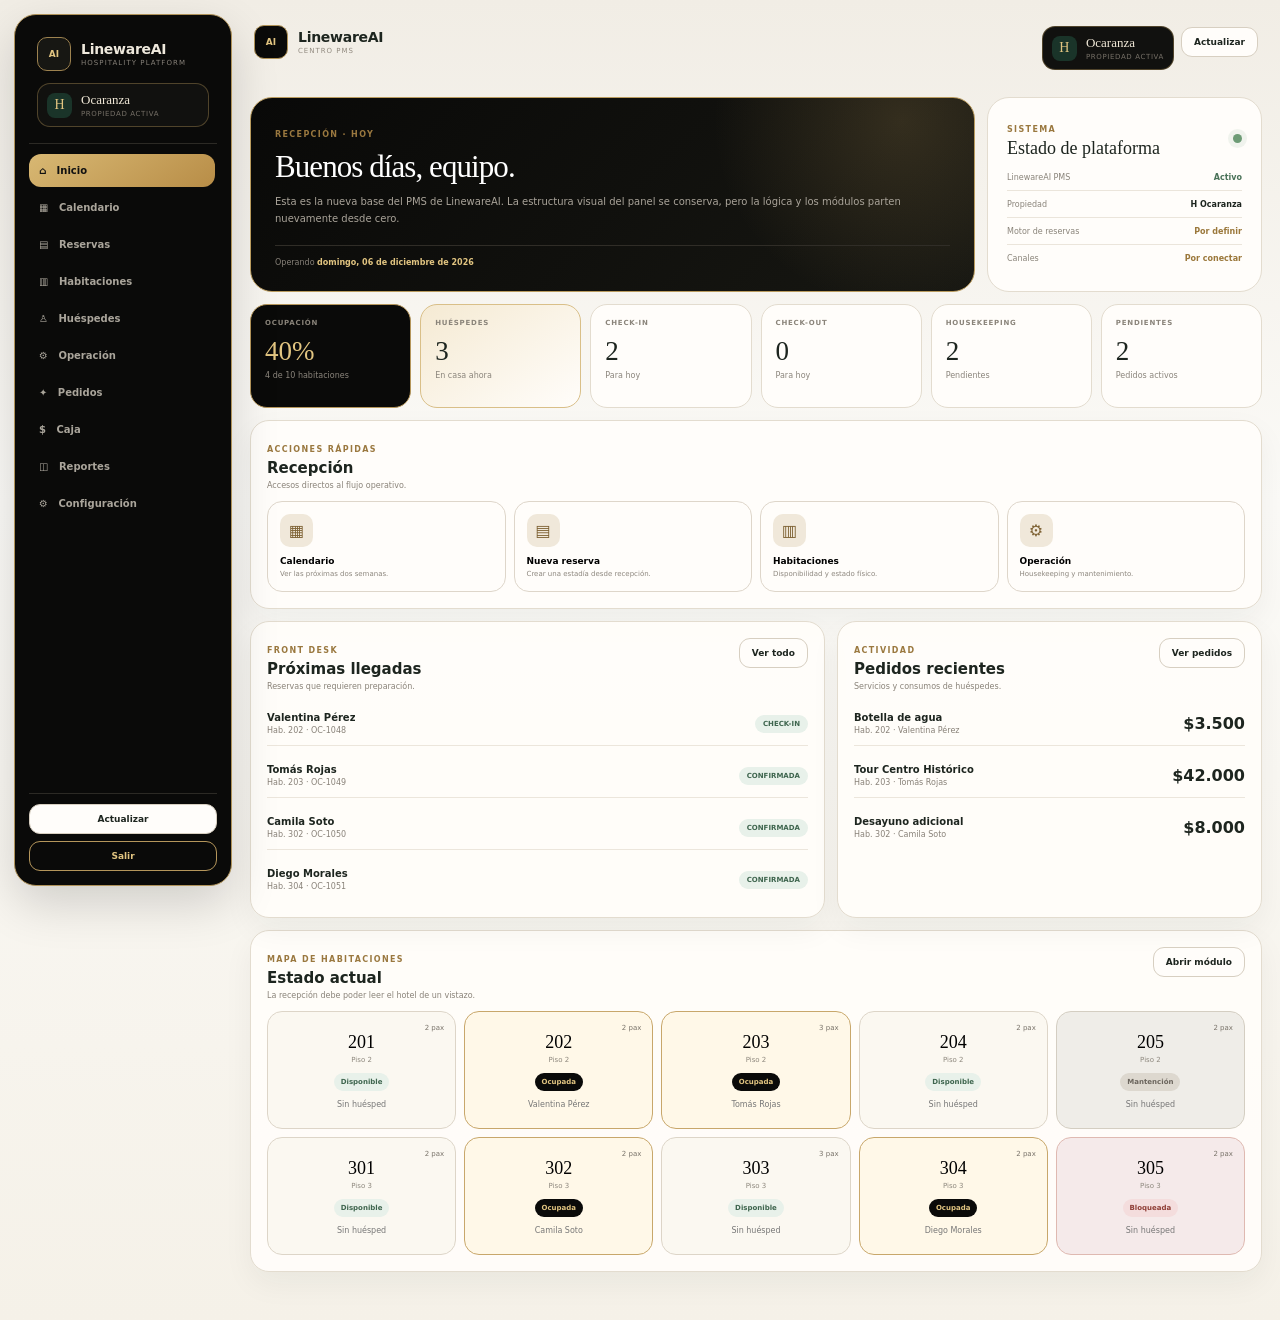
==== commit 0c555c1d: "Rebuild PMS frontend from a clean base" ====
--- a/admin.html
+++ b/admin.html
@@ -1,1040 +1,28 @@
 <!doctype html>
 <html lang="es">
 <head>
-<meta charset="utf-8"><meta name="viewport" content="width=device-width,initial-scale=1">
-<meta name="theme-color" content="#0b0b09"><title>LinewareAI · PMS</title>
-<link rel="stylesheet" href="/static/app.css">
-<style>
-:root{--ink:#18251f;--black:#0a0a09;--gold:#c6a15d;--gold2:#e1c37d;--paper:#f5f1e8;--card:#fffdfa;--line:#e1d9cb;--muted:#777168;--green:#3e7258;--red:#a24b42;--blue:#456b82}
-*{box-sizing:border-box}body{margin:0;background:linear-gradient(180deg,#f2ede3,#fbfaf7 35%,#f4f0e8);color:var(--ink);font-family:Inter,system-ui,-apple-system,BlinkMacSystemFont,"Segoe UI",sans-serif}.shell{max-width:1500px;margin:auto;padding:18px 20px 60px}.top{display:flex;justify-content:space-between;align-items:center;gap:15px;margin-bottom:15px}.brand{display:flex;align-items:center;gap:12px}.logo-h{font:500 38px Georgia,serif;line-height:.7}.logo-word{display:block;font-size:6px;letter-spacing:.25em;font-weight:900;margin-top:5px}.brand-copy small{display:block;font-size:8px;letter-spacing:.18em;text-transform:uppercase;color:#928b7f}.brand-copy strong{font:500 22px Georgia,serif}.actions{display:flex;gap:7px}.btn{border:1px solid var(--gold);background:var(--black);color:var(--gold2);border-radius:11px;padding:10px 13px;font-size:10px;font-weight:900;cursor:pointer}.btn.light{background:var(--card);color:var(--ink);border-color:#d6cdbf}.btn.danger{background:#fff2ef;color:var(--red);border-color:#ddb1aa}.nav{display:flex;gap:5px;overflow:auto;background:var(--black);padding:6px;border:1px solid #b5965d;border-radius:17px;position:sticky;top:8px;z-index:20;box-shadow:0 10px 25px #0002}.nav button{border:0;background:transparent;color:#aaa59c;border-radius:11px;padding:10px 12px;font-size:10px;font-weight:900;white-space:nowrap;cursor:pointer}.nav button.active{background:linear-gradient(145deg,#d8b873,#b98f48);color:#111}.view{display:none}.view.active{display:block}.intro{display:flex;justify-content:space-between;align-items:end;gap:15px;margin:23px 0 14px}.intro h1{margin:3px 0 0;font:500 30px Georgia,serif;letter-spacing:-.03em}.intro p{margin:5px 0 0;color:var(--muted);font-size:11px}.kicker{font-size:8px;font-weight:900;letter-spacing:.18em;text-transform:uppercase;color:#9b783b}.grid4{display:grid;grid-template-columns:repeat(4,1fr);gap:10px}.grid3{display:grid;grid-template-columns:repeat(3,1fr);gap:12px}.grid2{display:grid;grid-template-columns:1fr 1fr;gap:12px}.card{background:rgba(255,253,249,.96);border:1px solid var(--line);border-radius:19px;padding:17px;box-shadow:0 12px 32px #26352c0b}.metric{background:var(--black);color:#fff;border:1px solid #b4965d;border-radius:17px;padding:15px;min-height:105px}.metric small{display:block;color:#aaa49a;font-size:8px;text-transform:uppercase;letter-spacing:.1em}.metric strong{display:block;color:var(--gold2);font-size:24px;margin-top:8px}.metric span{display:block;color:#88827a;font-size:9px;margin-top:4px}.toolbar{display:flex;justify-content:space-between;gap:9px;align-items:center;margin-bottom:11px;flex-wrap:wrap}.search,input,select,textarea{font:inherit}.search,.field input,.field select,.field textarea{border:1px solid #d7cfc2;background:#fffdfa;border-radius:10px;padding:10px 11px;font-size:11px;outline:none}.search{min-width:230px}.table{width:100%;border-collapse:collapse}.table th{padding:10px;text-align:left;background:#f5f0e7;color:#898278;font-size:8px;text-transform:uppercase;letter-spacing:.1em}.table td{padding:11px 10px;border-top:1px solid #ebe4d9;font-size:10px;vertical-align:middle}.pill{display:inline-flex;padding:5px 8px;border-radius:999px;background:#e8f1ea;color:#3e654e;font-size:8px;font-weight:900;text-transform:uppercase}.pill.gold{background:#f3ead7;color:#806536}.pill.red{background:#f7e8e5;color:#914039}.pill.gray{background:#ece9e4;color:#6e685f}.muted{color:#8a847b;font-size:9px}.table-wrap{overflow:auto;border:1px solid var(--line);border-radius:15px;background:#fffdfa}.empty{text-align:center;padding:35px;color:#878077;font-size:10px}.room-grid{display:grid;grid-template-columns:repeat(5,1fr);gap:10px}.room{background:#fffdfa;border:1px solid #ddd5c8;border-radius:16px;padding:14px;min-height:145px;cursor:pointer;position:relative}.room.occupied{background:#fff8e9;border-color:#c8a76b}.room.maintenance{background:#f0eeea}.room strong{font:600 20px Georgia,serif}.room small{display:block;color:#908a80;font-size:8px;text-transform:uppercase;letter-spacing:.1em;margin-top:3px}.room .cap{position:absolute;right:12px;top:13px;font-size:8px;color:#777}.room .state{display:inline-block;margin-top:12px;padding:5px 8px;border-radius:99px;background:#e8f1ea;color:#3d644d;font-size:8px;font-weight:900}.room.occupied .state{background:#0b0b09;color:#dfc17d}.room.maintenance .state{background:#e5e2dc;color:#6d675f}.room .guest{border-top:1px solid #e4dccf;margin-top:10px;padding-top:9px;font-size:9px}.calendar-card{padding:12px}.cal-head{display:flex;justify-content:space-between;align-items:center;gap:8px;margin-bottom:9px}.cal-head strong{font:500 20px Georgia,serif}.calendar{overflow:auto;border:1px solid var(--line);border-radius:14px;background:#fffdfa}.cal-head-grid,.cal-row{display:grid;grid-template-columns:110px repeat(14,minmax(70px,1fr));min-width:1100px}.cal-row{position:relative;min-height:62px}.cal-cell{min-height:62px;border-right:1px solid #eee7dc;border-bottom:1px solid #eee7dc;padding:7px;position:relative;grid-row:1}.cal-head-grid .cal-cell{grid-row:1}.cal-day{min-height:45px;background:#f5f0e7;text-align:center;font-size:8px;font-weight:900}.cal-room{background:#faf7f0;font-weight:900;font-size:10px;display:flex;align-items:center}.booking{position:relative;grid-row:1;align-self:start;margin:9px 3px 0;height:43px;border-radius:9px;background:#17352a;color:#e9d18e;padding:6px 7px;overflow:hidden;z-index:2;box-shadow:0 5px 12px #0002}.booking.confirmed{background:#21483a}.booking.checked_in{background:#0b0b09}.booking.tentative{background:#8b7245}.booking.cancelled{background:#8d4038}.booking strong{display:block;font-size:9px;white-space:nowrap;overflow:hidden;text-overflow:ellipsis}.booking small{display:block;font-size:7px;color:#d6d0c5;margin-top:2px}.mobile-agenda{display:none}.ops-list{display:flex;flex-direction:column;gap:7px}.op{display:flex;justify-content:space-between;align-items:center;gap:10px;border:1px solid #e4ddd2;border-radius:12px;padding:10px;background:#fffdfa}.op strong{font-size:10px}.op small{display:block;color:#888;font-size:8px;margin-top:3px}.select{border:1px solid #d5cdbf;border-radius:8px;background:#fffdfa;padding:7px;font-size:9px}.field{display:flex;flex-direction:column;gap:5px}.field label{font-size:8px;font-weight:900;text-transform:uppercase;color:#6f685f;letter-spacing:.08em}.formgrid{display:grid;grid-template-columns:1fr 1fr;gap:10px}.full{grid-column:1/-1}.modal{position:fixed;inset:0;background:#0009;backdrop-filter:blur(7px);z-index:100;display:none;align-items:center;justify-content:center;padding:16px}.modal.open{display:flex}.modal-box{width:min(760px,100%);max-height:90vh;overflow:auto;background:#fffdfa;border:1px solid var(--gold);border-radius:22px;padding:20px}.modal-head{display:flex;justify-content:space-between;gap:10px;margin-bottom:15px}.modal-head h2{margin:2px 0;font:500 23px Georgia,serif}.close{border:1px solid #d5cdbf;background:#f7f3eb;border-radius:9px;padding:7px 10px;cursor:pointer}.notice{padding:10px 12px;border-left:2px solid var(--gold);background:#f5efe4;border-radius:0 9px 9px 0;color:#6e675d;font-size:9px;line-height:1.5}.finance{display:grid;grid-template-columns:repeat(5,1fr);gap:8px}.finance>div{border:1px solid var(--line);border-radius:13px;padding:12px;background:#fffdfa}.finance small{display:block;color:#888;font-size:7px;text-transform:uppercase}.finance strong{display:block;margin-top:5px;font-size:17px}.login{max-width:430px;margin:90px auto}.error{color:var(--red);font-size:9px;margin-top:8px}
-@media(max-width:1050px){.grid4{grid-template-columns:repeat(2,1fr)}.room-grid{grid-template-columns:repeat(4,1fr)}.grid3{grid-template-columns:1fr 1fr}.finance{grid-template-columns:repeat(3,1fr)}}
-@media(max-width:720px){.shell{padding:12px 10px 45px}.top{align-items:flex-start}.brand-copy strong{font-size:17px}.actions .btn:first-child{display:none}.nav{top:4px}.nav button{padding:9px 10px;font-size:9px}.intro{display:block;margin-top:18px}.intro h1{font-size:25px}.grid4,.grid3,.grid2{grid-template-columns:1fr 1fr}.metric{min-height:90px;padding:12px}.metric strong{font-size:20px}.room-grid{grid-template-columns:1fr 1fr}.table-wrap{margin:0}.calendar{display:none}.mobile-agenda{display:flex;flex-direction:column;gap:8px}.agenda-day{font:500 18px Georgia,serif;margin:5px 0}.booking-mobile{border:1px solid #d8cfbf;border-left:4px solid #17352a;border-radius:12px;background:#fffdfa;padding:10px}.booking-mobile strong{font-size:11px}.booking-mobile small{display:block;color:#888;font-size:8px;margin-top:3px}.search{width:100%;min-width:0}.formgrid{grid-template-columns:1fr}.full{grid-column:auto}.finance{grid-template-columns:1fr 1fr}.login{margin:45px auto}.card{padding:14px}}
-
-/* Admin mobile app navigation + resilient loading */
-.admin-mobile-nav{display:none}
-.admin-more{display:none;position:fixed;inset:auto 10px 82px 10px;z-index:95;background:#0a0a09;border:1px solid #b5965d;border-radius:18px;padding:8px;box-shadow:0 20px 50px #0006}
-.admin-more.open{display:grid;grid-template-columns:1fr 1fr;gap:6px}
-.admin-more button{border:1px solid #2b2a26;background:#151512;color:#e1c37d;border-radius:12px;padding:12px 10px;text-align:left;font-size:10px;font-weight:900}
-.admin-more button.active{background:#d8b873;color:#111}
-.admin-loading{display:flex;min-height:300px;align-items:center;justify-content:center}
-.admin-loading-box{text-align:center;padding:28px;border:1px solid var(--line);border-radius:20px;background:#fffdfa;max-width:420px}
-.admin-spinner{width:28px;height:28px;border:3px solid #e7dfd2;border-top-color:var(--gold);border-radius:50%;margin:0 auto 12px;animation:adminSpin .8s linear infinite}
-.admin-error{padding:12px;border-left:3px solid var(--red);background:#fff2ef;color:#813c35;border-radius:0 10px 10px 0;font-size:10px;margin-top:10px}
-@keyframes adminSpin{to{transform:rotate(360deg)}}
-@media(max-width:720px){
-  body{padding-bottom:82px}
-  .nav{display:none}
-  .admin-mobile-nav{position:fixed;display:grid;grid-template-columns:repeat(5,1fr);left:9px;right:9px;bottom:7px;z-index:90;background:#090908;border:1px solid #b5965d;border-radius:19px;padding:5px;box-shadow:0 20px 45px #0007;gap:3px}
-  .admin-mobile-nav button{border:0;background:transparent;color:#aaa59c;border-radius:13px;min-height:57px;display:flex;flex-direction:column;align-items:center;justify-content:center;gap:4px;font-size:8px;font-weight:900;cursor:pointer}
-  .admin-mobile-nav button span{font-size:19px;line-height:1}
-  .admin-mobile-nav button.active{background:linear-gradient(145deg,#d8b873,#b98f48);color:#111}
-  .admin-mobile-nav button.more{color:#e1c37d}
-  .admin-more{bottom:78px}
-  .top{margin-bottom:8px}
-  .shell{padding-bottom:18px}
-}
-
-.admin-shell{display:flex;min-height:calc(100vh - 30px);gap:14px}.admin-sidebar{width:215px;flex:0 0 215px;background:#0a0a09;color:#eee7da;border:1px solid #b5965d;border-radius:22px;padding:14px;position:sticky;top:14px;height:calc(100vh - 28px);z-index:80;box-shadow:0 18px 45px #0002;display:flex;flex-direction:column}.admin-sidebar-brand{padding:7px 8px 17px;border-bottom:1px solid #302d27;margin-bottom:10px}.admin-sidebar-brand strong{display:block;font:500 20px Georgia,serif;color:#e1c37d}.admin-sidebar-brand small{font-size:7px;letter-spacing:.16em;color:#888278;text-transform:uppercase}.side-nav{display:flex;flex-direction:column;gap:4px;overflow:auto}.side-nav button{border:0;background:transparent;color:#aaa59c;border-radius:12px;padding:11px 10px;text-align:left;font-size:10px;font-weight:900;cursor:pointer}.side-nav button.active{background:linear-gradient(145deg,#d8b873,#b98f48);color:#111}.side-bottom{margin-top:auto;padding-top:10px;border-top:1px solid #302d27}.admin-main{min-width:0;flex:1}.mobile-menu-btn{display:none}.reception-grid{display:grid;grid-template-columns:repeat(4,1fr);gap:10px}.reception-tile{min-height:125px;border:1px solid var(--line);border-radius:18px;background:#fffdfa;padding:16px;position:relative;transition:transform .16s,box-shadow .16s}.reception-tile:hover{transform:translateY(-2px);box-shadow:0 14px 30px #26352c12}.reception-tile small{display:block;margin-top:15px;color:#8c857b;font-size:8px;text-transform:uppercase;letter-spacing:.1em;font-weight:900}.reception-tile strong{display:block;font:500 30px Georgia,serif;margin-top:5px}.reception-tile span{display:block;margin-top:4px;color:#777168;font-size:9px}.reception-tile.accent{background:#0a0a09;color:#fff}.reception-tile.accent strong{color:#e1c37d}.reception-lists{display:grid;grid-template-columns:1fr 1fr;gap:12px;margin-top:12px}.request-row{display:flex;align-items:center;justify-content:space-between;gap:10px;padding:11px 0;border-bottom:1px solid #ebe4d9}.request-row:last-child{border-bottom:0}.request-row strong{font-size:10px}.request-row small{display:block;color:#888078;font-size:8px;margin-top:3px}.request-dot{width:8px;height:8px;border-radius:50%;background:#c6a15d}.calendar-wrap{overflow:auto;border:1px solid var(--line);border-radius:16px;background:#fffdfa}.cal-head-grid,.cal-row{display:grid;grid-template-columns:105px repeat(14,minmax(82px,1fr));min-width:1260px}.cal-head-grid{position:sticky;top:0;z-index:5}.cal-row{position:relative;min-height:74px}.cal-cell{min-height:74px;border-right:1px solid #eee7dc;border-bottom:1px solid #eee7dc;padding:7px;position:relative;grid-row:1}.cal-head-grid .cal-cell{min-height:52px}.cal-day{background:#f5f0e7;text-align:center;font-size:8px;font-weight:900}.cal-day.today{background:#e5d2a9;color:#332710}.cal-room{background:#faf7f0;font-weight:900;font-size:10px;display:flex;align-items:center;position:sticky;left:0;z-index:4}.booking{position:relative;grid-row:1;align-self:start;margin:14px 3px 0;height:46px;border-radius:10px;background:#17352a;color:#e9d18e;padding:7px 9px;overflow:hidden;z-index:3;box-shadow:0 6px 14px #0002;cursor:pointer;border:1px solid #2e5a47;transition:transform .15s,box-shadow .15s}.booking:hover{transform:translateY(-2px);box-shadow:0 10px 20px #0003}.calendar-legend{display:flex;gap:8px;flex-wrap:wrap;margin-top:10px}.legend{font-size:8px;color:#777168;border:1px solid var(--line);border-radius:99px;padding:5px 8px;background:#fffdfa}.login-pass{display:flex;gap:6px;align-items:center}.login-pass input{flex:1}.eye-btn{border:1px solid #d7cfc2;background:#f7f3eb;border-radius:10px;padding:10px 12px;cursor:pointer}.drawer-backdrop{display:none}@media(max-width:1050px){.admin-sidebar{width:190px;flex-basis:190px}.reception-grid{grid-template-columns:repeat(2,1fr)}}@media(max-width:720px){body{padding-bottom:10px}.admin-shell{display:block}.admin-sidebar{position:fixed;left:-285px;top:8px;bottom:8px;height:auto;width:260px;z-index:120;transition:left .2s}.admin-sidebar.open{left:8px}.drawer-backdrop.open{display:block;position:fixed;inset:0;background:#0008;z-index:110}.mobile-menu-btn{display:inline-flex}.reception-grid{grid-template-columns:1fr 1fr}.reception-lists{grid-template-columns:1fr}.cal-head-grid,.cal-row{grid-template-columns:85px repeat(14,minmax(76px,1fr));min-width:1150px}}
-.dashboard-hero{
-  display:grid;
-  grid-template-columns:minmax(0,1.45fr) minmax(260px,.55fr);
-  gap:12px;
-  margin:22px 0 13px;
-}
-.dashboard-welcome{
-  position:relative;
-  overflow:hidden;
-  border:1px solid #c6a15d;
-  border-radius:22px;
-  padding:25px;
-  background:
-    radial-gradient(circle at 92% 18%,rgba(198,161,93,.18),transparent 30%),
-    linear-gradient(135deg,#0a0a09 0%,#14130f 100%);
-  color:#fff;
-  box-shadow:0 18px 44px #0002;
-}
-.dashboard-welcome:after{
-  content:"";
-  position:absolute;
-  width:180px;
-  height:180px;
-  right:-70px;
-  bottom:-100px;
-  border:1px solid rgba(225,195,125,.18);
-  border-radius:50%;
-}
-.dashboard-welcome .kicker{color:#d8b873}
-.dashboard-welcome h1{
-  margin:7px 0 8px;
-  font:500 31px Georgia,serif;
-  letter-spacing:-.03em;
-}
-.dashboard-welcome p{
-  max-width:650px;
-  margin:0;
-  color:#aaa49b;
-  font-size:10px;
-  line-height:1.65;
-}
-.dashboard-date{
-  margin-top:17px;
-  padding-top:13px;
-  border-top:1px solid #302d27;
-  color:#8d887f;
-  font-size:9px;
-}
-.dashboard-date strong{color:#e1c37d;font-weight:800}
-.dashboard-health{
-  border:1px solid #ddd5c8;
-  border-radius:22px;
-  padding:21px;
-  background:#fffdfa;
-}
-.dashboard-health-head{
-  display:flex;
-  align-items:center;
-  justify-content:space-between;
-  gap:10px;
-}
-.dashboard-health h3{
-  margin:2px 0 0;
-  font:500 19px Georgia,serif;
-}
-.health-dot{
-  width:9px;
-  height:9px;
-  border-radius:50%;
-  background:#6d9b75;
-  box-shadow:0 0 0 5px rgba(109,155,117,.1);
-}
-.health-list{margin-top:15px;display:flex;flex-direction:column;gap:9px}
-.health-row{
-  display:flex;
-  justify-content:space-between;
-  gap:10px;
-  padding-bottom:9px;
-  border-bottom:1px solid #ece6dc;
-  font-size:9px;
-}
-.health-row:last-child{border-bottom:0;padding-bottom:0}
-.health-row span{color:#888279}
-.health-row strong{color:#34322d}
-.health-row .connected{color:#497157}
-.health-row .pending{color:#9b783b}
-.dashboard-kpis{
-  display:grid;
-  grid-template-columns:repeat(6,minmax(0,1fr));
-  gap:9px;
-  margin-bottom:13px;
-}
-.dashboard-kpi{
-  min-height:106px;
-  border:1px solid var(--line);
-  border-radius:17px;
-  padding:14px;
-  background:#fffdfa;
-}
-.dashboard-kpi small{
-  display:block;
-  color:#8b857c;
-  font-size:7px;
-  letter-spacing:.11em;
-  text-transform:uppercase;
-  font-weight:900;
-}
-.dashboard-kpi strong{
-  display:block;
-  margin-top:8px;
-  font:500 27px Georgia,serif;
-  color:var(--ink);
-}
-.dashboard-kpi span{
-  display:block;
-  margin-top:4px;
-  color:#878078;
-  font-size:8px;
-}
-.dashboard-kpi.accent{
-  background:#0a0a09;
-  border-color:#b5965d;
-}
-.dashboard-kpi.accent small{color:#aaa49a}
-.dashboard-kpi.accent strong{color:#e1c37d}
-.dashboard-kpi.gold{
-  background:linear-gradient(145deg,#f4ead6,#fffdfa);
-  border-color:#d7bc83;
-}
-.dashboard-grid{
-  display:grid;
-  grid-template-columns:1.15fr .85fr;
-  gap:12px;
-}
-.dashboard-section{
-  background:#fffdfa;
-  border:1px solid var(--line);
-  border-radius:19px;
-  padding:17px;
-}
-.dashboard-section .section-title{
-  display:flex;
-  align-items:flex-start;
-  justify-content:space-between;
-  gap:10px;
-  margin-bottom:12px;
-}
-.dashboard-section h3{
-  margin:2px 0 0;
-  font-size:15px;
-}
-.dashboard-section .section-sub{
-  color:#8a8379;
-  font-size:8px;
-  margin-top:4px;
-}
-.quick-actions{
-  display:grid;
-  grid-template-columns:repeat(4,minmax(0,1fr));
-  gap:8px;
-  margin-bottom:12px;
-}
-.quick-action{
-  border:1px solid #ded6c9;
-  background:#fffdfa;
-  border-radius:15px;
-  padding:13px;
-  cursor:pointer;
-  text-align:left;
-  transition:transform .18s ease,box-shadow .18s ease,border-color .18s ease,background .18s ease;
-}
-.quick-action:hover{
-  transform:translateY(-2px);
-  border-color:#c9a55d;
-  background:#fffcf6;
-  box-shadow:0 11px 22px #26352c10;
-}
-.quick-action .qa-icon{
-  width:34px;
-  height:34px;
-  display:grid;
-  place-items:center;
-  border-radius:11px;
-  margin-bottom:9px;
-  background:#f2eadc;
-  color:#806536;
-  font-size:16px;
-}
-.quick-action strong{display:block;font-size:9px;color:#22211e}
-.quick-action small{display:block;margin-top:3px;color:#8b857b;font-size:7px;line-height:1.4}
-.arrival-list,.departure-list{display:flex;flex-direction:column;gap:7px}
-.stay-row{
-  display:flex;
-  align-items:center;
-  justify-content:space-between;
-  gap:10px;
-  padding:10px 0;
-  border-bottom:1px solid #ebe5dc;
-}
-.stay-row:last-child{border-bottom:0}
-.stay-main{min-width:0}
-.stay-main strong{
-  display:block;
-  font-size:10px;
-  white-space:nowrap;
-  overflow:hidden;
-  text-overflow:ellipsis;
-}
-.stay-main small{display:block;color:#888078;font-size:8px;margin-top:3px}
-.stay-time{
-  flex:0 0 auto;
-  padding:5px 7px;
-  border-radius:99px;
-  background:#f2eadb;
-  color:#806536;
-  font-size:7px;
-  font-weight:900;
-}
-.dashboard-rooms{
-  display:grid;
-  grid-template-columns:repeat(5,minmax(0,1fr));
-  gap:7px;
-}
-.dashboard-room{
-  padding:11px;
-  min-height:89px;
-  border-radius:14px;
-  border:1px solid #ddd5c8;
-  background:#faf7f0;
-}
-.dashboard-room strong{
-  font:600 16px Georgia,serif;
-}
-.dashboard-room small{
-  display:block;
-  margin-top:3px;
-  color:#918b81;
-  font-size:7px;
-}
-.dashboard-room .room-mini-status{
-  display:inline-flex;
-  margin-top:9px;
-  padding:5px 7px;
-  border-radius:99px;
-  background:#e8f1ea;
-  color:#3e654e;
-  font-size:7px;
-  font-weight:900;
-  text-transform:uppercase;
-}
-.dashboard-room.occupied{
-  background:#fff8e9;
-  border-color:#c8a76b;
-}
-.dashboard-room.occupied .room-mini-status{
-  background:#0a0a09;
-  color:#dfc17d;
-}
-.dashboard-room.dirty .room-mini-status{
-  background:#f7e8e5;
-  color:#914039;
-}
-.dashboard-room.maintenance{
-  background:#efede8;
-}
-.dashboard-room.maintenance .room-mini-status{
-  background:#ddd8cf;
-  color:#6c665e;
-}
-.channel-grid{
-  display:grid;
-  grid-template-columns:repeat(4,1fr);
-  gap:7px;
-  margin-top:10px;
-}
-.channel-card{
-  border:1px solid #e0d8cb;
-  border-radius:13px;
-  padding:11px;
-  background:#fcfaf6;
-}
-.channel-card small{
-  display:block;
-  color:#8d877e;
-  font-size:7px;
-  text-transform:uppercase;
-  letter-spacing:.09em;
-}
-.channel-card strong{
-  display:block;
-  margin-top:6px;
-  font-size:16px;
-  color:#24231f;
-}
-.dashboard-alert{
-  margin-top:12px;
-  display:flex;
-  justify-content:space-between;
-  align-items:center;
-  gap:12px;
-  border:1px solid #dbc497;
-  border-radius:15px;
-  padding:12px 14px;
-  background:linear-gradient(90deg,#f5ead7,#fffdfa);
-}
-.dashboard-alert strong{font-size:9px}
-.dashboard-alert span{font-size:8px;color:#7e766a}
-@media(max-width:1100px){
-  .dashboard-kpis{grid-template-columns:repeat(3,minmax(0,1fr))}
-  .dashboard-hero{grid-template-columns:1fr}
-}
-@media(max-width:850px){
-  .dashboard-grid{grid-template-columns:1fr}
-  .quick-actions{grid-template-columns:repeat(2,minmax(0,1fr))}
-  .dashboard-rooms{grid-template-columns:repeat(5,minmax(0,1fr));overflow:auto}
-  .channel-grid{grid-template-columns:repeat(2,minmax(0,1fr))}
-}
-@media(max-width:600px){
-  .dashboard-kpis{grid-template-columns:repeat(2,minmax(0,1fr))}
-  .dashboard-welcome h1{font-size:27px}
-  .dashboard-section{padding:14px}
-  .dashboard-room{min-width:72px}
-}
-
-/* Acceso de recepción · bienvenida premium */
-.auth-screen{
-  min-height:100vh;
-  display:flex;
-  align-items:center;
-  justify-content:center;
-  position:relative;
-  overflow:hidden;
-  background:
-    radial-gradient(circle at 50% 36%,rgba(198,161,93,.10),transparent 28%),
-    linear-gradient(180deg,#faf8f3 0%,#f1ece1 100%);
-}
-.auth-screen:before{
-  content:"";
-  position:absolute;
-  inset:0;
-  background:
-    linear-gradient(90deg,transparent 0,rgba(198,161,93,.07) 50%,transparent 100%);
-  pointer-events:none;
-}
-.auth-stage{
-  width:min(540px,calc(100% - 34px));
-  text-align:center;
-  position:relative;
-  z-index:1;
-}
-.auth-mark{
-  position:relative;
-  width:116px;
-  height:116px;
-  margin:0 auto 25px;
-  display:flex;
-  flex-direction:column;
-  align-items:center;
-  justify-content:center;
-  border:1px solid rgba(198,161,93,.32);
-  border-radius:50%;
-  background:rgba(255,253,249,.78);
-  box-shadow:0 18px 50px rgba(26,30,27,.08),inset 0 1px 0 rgba(255,255,255,.85);
-  opacity:0;
-  transform:translateY(8px) scale(.96);
-  animation:authMarkIn .8s cubic-bezier(.16,1,.3,1) .18s forwards;
-}
-.auth-mark:before{
-  content:"";
-  position:absolute;
-  inset:8px;
-  border:1px solid rgba(198,161,93,.20);
-  border-radius:50%;
-}
-.auth-mark .auth-h{
-  position:relative;
-  color:#1b2b24;
-  font:500 54px/1 Georgia,"Times New Roman",serif;
-  letter-spacing:-.04em;
-}
-.auth-mark .auth-word{
-  position:relative;
-  margin-top:7px;
-  color:#9b793d;
-  font-size:6px;
-  font-weight:900;
-  letter-spacing:.31em;
-  text-indent:.31em;
-}
-.auth-wordline{
-  display:inline-flex;
-  justify-content:center;
-  overflow:hidden;
-  margin-top:2px;
-}
-.auth-wordline span{
-  display:inline-block;
-  opacity:0;
-  transform:translateY(16px);
-  animation:authLetterIn .38s cubic-bezier(.16,1,.3,1) forwards;
-}
-.auth-wordline span:nth-child(1){animation-delay:.78s}
-.auth-wordline span:nth-child(2){animation-delay:.84s}
-.auth-wordline span:nth-child(3){animation-delay:.90s}
-.auth-wordline span:nth-child(4){animation-delay:.96s}
-.auth-wordline span:nth-child(5){animation-delay:1.02s}
-.auth-wordline span:nth-child(6){animation-delay:1.08s}
-.auth-wordline span:nth-child(7){animation-delay:1.14s}
-.auth-wordline span:nth-child(8){animation-delay:1.20s}
-.auth-wordline span:nth-child(9){animation-delay:1.26s}
-.auth-wordline span:nth-child(10){animation-delay:1.32s}
-.auth-welcome{
-  margin-top:16px;
-  color:#a07d43;
-  font-size:9px;
-  font-weight:900;
-  letter-spacing:.25em;
-  text-transform:uppercase;
-  opacity:0;
-  transform:translateY(8px);
-  animation:authFadeUp .7s cubic-bezier(.16,1,.3,1) 1.65s forwards;
-}
-.auth-title{
-  margin:12px 0 0;
-  color:#16231e;
-  font:500 38px Georgia,"Times New Roman",serif;
-  letter-spacing:-.035em;
-  opacity:0;
-  transform:translateY(10px);
-  animation:authFadeUp .7s cubic-bezier(.16,1,.3,1) 1.82s forwards;
-}
-.auth-subtitle{
-  max-width:370px;
-  margin:9px auto 0;
-  color:#817b72;
-  font-size:11px;
-  line-height:1.7;
-  opacity:0;
-  transform:translateY(10px);
-  animation:authFadeUp .7s cubic-bezier(.16,1,.3,1) 1.98s forwards;
-}
-.auth-card{
-  max-width:410px;
-  margin:25px auto 0;
-  padding:23px;
-  background:rgba(255,253,249,.94);
-  border:1px solid rgba(198,161,93,.36);
-  border-radius:22px;
-  box-shadow:0 22px 60px rgba(26,30,27,.10);
-  text-align:left;
-  opacity:0;
-  transform:translateY(20px) scale(.98);
-  animation:authCardIn .82s cubic-bezier(.16,1,.3,1) 2.24s forwards;
-}
-.auth-card:before{
-  content:"";
-  display:block;
-  width:66px;
-  height:2px;
-  margin:0 auto 18px;
-  border-radius:99px;
-  background:linear-gradient(90deg,transparent,#c6a15d,transparent);
-}
-.auth-card .field label{
-  color:#625d55;
-  font-size:8px;
-  letter-spacing:.10em;
-}
-.auth-card .field input{
-  min-height:44px;
-  border-color:#d6cdbf;
-  background:#fbfaf7;
-  border-radius:12px;
-  transition:border-color .2s,box-shadow .2s,background .2s;
-}
-.auth-card .field input:focus{
-  border-color:#c6a15d;
-  background:#fff;
-  box-shadow:0 0 0 3px rgba(198,161,93,.13);
-}
-.password-wrap{
-  position:relative;
-}
-.password-wrap input{
-  width:100%;
-  padding-right:45px;
-}
-.password-toggle{
-  position:absolute;
-  top:50%;
-  right:8px;
-  width:34px;
-  height:34px;
-  transform:translateY(-50%);
-  border:0;
-  background:transparent;
-  color:#8d8067;
-  border-radius:9px;
-  display:grid;
-  place-items:center;
-  cursor:pointer;
-}
-.password-toggle:hover{
-  background:#f1eadf;
-  color:#745c32;
-}
-.password-toggle svg{
-  width:18px;
-  height:18px;
-  fill:none;
-  stroke:currentColor;
-  stroke-width:1.7;
-  stroke-linecap:round;
-  stroke-linejoin:round;
-}
-.auth-submit{
-  width:100%;
-  min-height:46px;
-  margin-top:15px;
-  border:1px solid rgba(198,161,93,.58);
-  border-radius:13px;
-  background:linear-gradient(135deg,#10211a,#1a3027);
-  color:#e5c880;
-  font-size:11px;
-  font-weight:900;
-  letter-spacing:.02em;
-  cursor:pointer;
-  box-shadow:0 12px 25px rgba(16,33,26,.15),inset 0 1px 0 rgba(255,255,255,.05);
-  transition:transform .2s,box-shadow .2s,border-color .2s;
-}
-.auth-submit:hover{
-  transform:translateY(-2px);
-  border-color:#d2ae68;
-  box-shadow:0 16px 32px rgba(16,33,26,.20);
-}
-.auth-footer{
-  margin-top:15px;
-  text-align:center;
-  color:#9a9389;
-  font-size:8px;
-  line-height:1.5;
-}
-.auth-footer strong{color:#806536}
-.auth-ornament{
-  width:min(330px,72%);
-  height:1px;
-  margin:26px auto 0;
-  background:linear-gradient(90deg,transparent,rgba(198,161,93,.55),transparent);
-  opacity:0;
-  animation:authFade .8s 2.08s forwards;
-}
-.setup-note{
-  margin-top:12px;
-  padding:10px 11px;
-  border-left:2px solid #c6a15d;
-  border-radius:0 9px 9px 0;
-  background:#f5efe4;
-  color:#746d63;
-  font-size:8px;
-  line-height:1.55;
-}
-@keyframes authMarkIn{to{opacity:1;transform:translateY(0) scale(1)}}
-@keyframes authLetterIn{to{opacity:1;transform:translateY(0)}}
-@keyframes authFadeUp{to{opacity:1;transform:translateY(0)}}
-@keyframes authCardIn{to{opacity:1;transform:translateY(0) scale(1)}}
-@keyframes authFade{to{opacity:1}}
-@media(max-width:600px){
-  .auth-stage{width:min(450px,calc(100% - 24px))}
-  .auth-mark{width:102px;height:102px}
-  .auth-mark .auth-h{font-size:47px}
-  .auth-title{font-size:31px}
-  .auth-card{padding:20px}
-}
-@media(prefers-reduced-motion:reduce){
-  .auth-mark,.auth-wordline span,.auth-welcome,.auth-title,.auth-subtitle,.auth-card,.auth-ornament{
-    animation:none!important;opacity:1;transform:none;
-  }
-}
-
-.auth-splash .auth-stage{transform:translateY(-1vh)}
-.auth-splash .auth-mark{
-  animation-delay:.08s;
-}
-.auth-splash .auth-wordline span:nth-child(1){animation-delay:.55s}
-.auth-splash .auth-wordline span:nth-child(2){animation-delay:.61s}
-.auth-splash .auth-wordline span:nth-child(3){animation-delay:.67s}
-.auth-splash .auth-wordline span:nth-child(4){animation-delay:.73s}
-.auth-splash .auth-wordline span:nth-child(5){animation-delay:.79s}
-.auth-splash .auth-wordline span:nth-child(6){animation-delay:.85s}
-.auth-splash .auth-wordline span:nth-child(7){animation-delay:.91s}
-.auth-splash .auth-wordline span:nth-child(8){animation-delay:.97s}
-.auth-splash .auth-wordline span:nth-child(9){animation-delay:1.03s}
-.auth-splash .auth-wordline span:nth-child(10){animation-delay:1.09s}
-.auth-splash .auth-wordline span:nth-child(11){animation-delay:1.15s}
-.auth-splash .auth-wordline span:nth-child(12){animation-delay:1.21s}
-.auth-splash .auth-wordline span:nth-child(13){animation-delay:1.27s}
-.auth-splash .auth-wordline span:nth-child(14){animation-delay:1.33s}
-.auth-splash .auth-wordline span:nth-child(15){animation-delay:1.39s}
-.auth-splash .auth-welcome{
-  margin-top:27px;
-  font-size:11px;
-  letter-spacing:.34em;
-  animation-delay:1.82s;
-}
-.auth-splash .auth-ornament{
-  margin-top:20px;
-  animation-delay:2.08s;
-}
-
-/* Arquitectura de marca: LinewareAI → propiedad H Ocaranza */
-.platform-brand{
-  display:flex;
-  align-items:center;
-  gap:10px;
-}
-.platform-mark{
-  width:34px;
-  height:34px;
-  display:grid;
-  place-items:center;
-  border-radius:10px;
-  background:#0a0a09;
-  color:#e1c37d;
-  border:1px solid #b5965d;
-  font-size:9px;
-  font-weight:950;
-  letter-spacing:-.02em;
-}
-.platform-brand-copy strong{
-  display:block;
-  color:#171714;
-  font-size:14px;
-  font-weight:900;
-  letter-spacing:-.02em;
-}
-.platform-brand-copy small{
-  display:block;
-  color:#918a80;
-  font-size:7px;
-  margin-top:2px;
-  letter-spacing:.13em;
-  text-transform:uppercase;
-}
-.property-pill{
-  display:inline-flex;
-  align-items:center;
-  gap:8px;
-  border:1px solid rgba(198,161,93,.48);
-  border-radius:12px;
-  padding:7px 10px;
-  background:#fbf7ee;
-}
-.property-pill .property-symbol{
-  width:24px;
-  height:24px;
-  display:grid;
-  place-items:center;
-  border-radius:7px;
-  background:#17352a;
-  color:#e1c37d;
-  font:500 14px Georgia,serif;
-}
-.property-pill strong{
-  display:block;
-  color:#24231f;
-  font:500 13px Georgia,serif;
-}
-.property-pill small{
-  display:block;
-  margin-top:2px;
-  color:#918a80;
-  font-size:7px;
-  letter-spacing:.09em;
-  text-transform:uppercase;
-}
-.auth-platform{
-  margin-bottom:23px;
-}
-.auth-platform .platform-mark{
-  margin:0 auto 10px;
-  width:42px;
-  height:42px;
-  border-radius:12px;
-  font-size:11px;
-}
-.auth-platform strong{
-  display:block;
-  color:#191a17;
-  font-size:17px;
-  letter-spacing:-.025em;
-}
-.auth-platform small{
-  display:block;
-  margin-top:4px;
-  color:#918b82;
-  font-size:7px;
-  letter-spacing:.14em;
-  text-transform:uppercase;
-}
-.dashboard-brandbar{
-  display:flex;
-  justify-content:space-between;
-  align-items:center;
-  gap:12px;
-  margin-bottom:14px;
-}
-.dashboard-brandbar-left{
-  display:flex;
-  align-items:center;
-  gap:10px;
-}
-.dashboard-brandbar-left .line{
-  width:1px;
-  height:29px;
-  background:#d9d0c1;
-}
-.dashboard-brandbar-left .context{
-  color:#817a70;
-  font-size:8px;
-  line-height:1.4;
-}
-.dashboard-brandbar-left .context strong{
-  display:block;
-  color:#403d37;
-  font-size:9px;
-}
-@media(max-width:600px){
-  .property-pill small{display:none}
-  .platform-mark{width:30px;height:30px}
-  .platform-brand-copy strong{font-size:12px}
-}
-
-.splash-platform{
-  margin:0 auto 30px;
-  opacity:1;
-}
-.splash-platform .platform-wordline{
-  display:flex;
-  justify-content:center;
-  overflow:hidden;
-  color:#18251f;
-  font-size:30px;
-  font-weight:800;
-  letter-spacing:-.055em;
-}
-.splash-platform .platform-wordline span{
-  display:inline-block;
-  opacity:0;
-  transform:translateY(18px) scale(.94);
-  animation:platformLetterIn .42s cubic-bezier(.16,1,.3,1) forwards;
-}
-.splash-platform .platform-wordline span:nth-child(1){animation-delay:.12s}
-.splash-platform .platform-wordline span:nth-child(2){animation-delay:.18s}
-.splash-platform .platform-wordline span:nth-child(3){animation-delay:.24s}
-.splash-platform .platform-wordline span:nth-child(4){animation-delay:.30s}
-.splash-platform .platform-wordline span:nth-child(5){animation-delay:.36s}
-.splash-platform .platform-wordline span:nth-child(6){animation-delay:.42s}
-.splash-platform .platform-wordline span:nth-child(7){animation-delay:.48s}
-.splash-platform .platform-wordline span:nth-child(8){animation-delay:.54s}
-.splash-platform .platform-wordline span:nth-child(9){animation-delay:.60s}
-.splash-platform .platform-wordline span:nth-child(10){animation-delay:.66s}
-.splash-platform small{
-  display:block;
-  margin-top:7px;
-  color:#a07d43;
-  font-size:7px;
-  font-weight:900;
-  letter-spacing:.21em;
-  text-transform:uppercase;
-  opacity:0;
-  animation:authFadeUp .7s 1.00s forwards;
-}
-.auth-splash .property-mark{
-  width:88px;
-  height:88px;
-  margin-bottom:10px;
-  animation-delay:1.12s;
-}
-.auth-splash .property-mark .auth-h{font-size:41px}
-.auth-splash .property-mark .auth-word{font-size:5px}
-.auth-propertyline{
-  display:flex;
-  justify-content:center;
-  color:#806536;
-  font:500 18px Georgia,"Times New Roman",serif;
-  letter-spacing:.02em;
-}
-.auth-propertyline span{
-  opacity:0;
-  transform:translateY(9px);
-  animation:authLetterIn .36s cubic-bezier(.16,1,.3,1) 1.55s forwards;
-}
-.auth-propertyline span:nth-child(2){animation-delay:1.60s}
-.auth-propertyline span:nth-child(3){animation-delay:1.65s}
-.auth-propertyline span:nth-child(4){animation-delay:1.70s}
-.auth-propertyline span:nth-child(5){animation-delay:1.75s}
-.auth-propertyline span:nth-child(6){animation-delay:1.80s}
-.auth-propertyline span:nth-child(7){animation-delay:1.85s}
-.auth-propertyline span:nth-child(8){animation-delay:1.90s}
-.auth-propertyline span:nth-child(9){animation-delay:1.95s}
-.auth-propertyline span:nth-child(10){animation-delay:2.00s}
-.auth-splash .auth-welcome{
-  margin-top:24px;
-  animation-delay:2.15s;
-}
-@keyframes platformLetterIn{to{opacity:1;transform:translateY(0) scale(1)}}
-@media(max-width:600px){
-  .splash-platform .platform-wordline{font-size:26px}
-  .auth-splash .property-mark{width:78px;height:78px}
-  .auth-propertyline{font-size:17px}
-}
-@media(prefers-reduced-motion:reduce){
-  .splash-platform .platform-wordline span,.auth-propertyline span{animation:none!important;opacity:1;transform:none}
-}
-</style>
+  <meta charset="utf-8">
+  <meta name="viewport" content="width=device-width,initial-scale=1">
+  <meta name="theme-color" content="#0a0a09">
+  <title>LinewareAI · PMS</title>
+  <link rel="stylesheet" href="/static/app.css">
 </head>
 <body>
-<div id="app"></div>
-<div id="modal" class="modal"><div class="modal-box"><div class="modal-head"><div><span id="mk" class="kicker">PMS</span><h2 id="mt">Gestión</h2></div><button class="close" id="mc">Cerrar</button></div><div id="mb"></div></div></div>
-<script>
-(function(){
-var API='https://qdwkmfgjpowsrcpbowdc.supabase.co/functions/v1/oc-auth';
-var app=document.getElementById('app'),state={tab:'dashboard',guests:[],rooms:[],orders:[],finance:null,pms:{reservations:[],housekeeping:[],maintenance:[],payments:[]},from:today(),to:addDays(today(),13)};
-function token(){try{return localStorage.getItem('oc_admin_token')||''}catch(e){return''}}
-function clear(){try{localStorage.removeItem('oc_admin_token')}catch(e){}}
-function esc(s){return String(s==null?'':s).replace(/&/g,'&amp;').replace(/</g,'&lt;').replace(/>/g,'&gt;').replace(/"/g,'&quot;')}
-function money(n){return '$'+Number(n||0).toLocaleString('es-CL')}
-function today(){return new Date().toLocaleDateString('en-CA',{timeZone:'America/Santiago'})}
-function addDays(s,n){var d=new Date(s+'T12:00:00');d.setDate(d.getDate()+n);return d.toLocaleDateString('en-CA')}
-function fmtDate(s){if(!s)return '—';return new Date(s+'T12:00:00').toLocaleDateString('es-CL',{day:'2-digit',month:'short'})}
-function req(path,body,done){var finished=false,x=new XMLHttpRequest();function finish(status,data){if(finished)return;finished=true;done(status,data)}x.open('POST',API+'/'+path,true);x.timeout=12000;x.setRequestHeader('Content-Type','application/json');if(token())x.setRequestHeader('Authorization','Bearer '+token());x.onreadystatechange=function(){if(x.readyState!==4)return;var d={};try{d=JSON.parse(x.responseText||'{}')}catch(e){}finish(x.status,d)};x.onerror=function(){finish(0,{error:'No se pudo conectar con OcaranzaConnect.'})};x.ontimeout=function(){finish(408,{error:'La solicitud tardó demasiado. Revisa tu conexión e inténtalo nuevamente.'})};try{x.send(JSON.stringify(body||{}))}catch(e){finish(0,{error:e.message||'No se pudo enviar la solicitud.'})}}
-function modal(title,body,k){document.getElementById('mk').textContent=k||'PMS';document.getElementById('mt').textContent=title;document.getElementById('mb').innerHTML=body;document.getElementById('modal').classList.add('open')}
-function closeModal(){document.getElementById('modal').classList.remove('open')}
-document.getElementById('mc').onclick=closeModal;document.getElementById('modal').onclick=function(e){if(e.target===this)closeModal()}
-function welcomeSplash(done){
- app.innerHTML='<main class="auth-screen auth-splash"><div class="auth-stage"><div class="auth-platform splash-platform"><div class="platform-wordline">'+('LinewareAI').split('').map(function(ch){return '<span>'+esc(ch)+'</span>'}).join('')+'</div><small>Hospitality Platform</small></div><div class="auth-mark property-mark"><span class="auth-h">H</span><span class="auth-word">OCARANZA</span></div><div class="auth-propertyline">'+('H Ocaranza').split('').map(function(ch){return '<span>'+ (ch===' ' ? '&nbsp;' : esc(ch)) +'</span>'}).join('')+'</div><div class="auth-welcome">Bienvenido</div><div class="auth-ornament"></div></div></main>';
- var delay=3200;
- if(window.matchMedia&&window.matchMedia('(prefers-reduced-motion: reduce)').matches)delay=450;
- setTimeout(done,delay);
-}
-function health(done){var x=new XMLHttpRequest();x.open('GET',API+'/health',true);x.timeout=8000;x.onreadystatechange=function(){if(x.readyState!==4)return;var d={};try{d=JSON.parse(x.responseText||'{}')}catch(e){}done(x.status,d)};x.onerror=function(){done(0,{error:'No se pudo comprobar el estado de la cuenta.'})};x.ontimeout=function(){done(408,{error:'La comprobación tardó demasiado.'})};x.send()}
-function showPasswordToggle(){
- var btn=document.getElementById('password-toggle'),input=document.getElementById('auth-password');if(!btn||!input)return;
- btn.onclick=function(){
-   var visible=input.type==='text';
-   input.type=visible?'password':'text';
-   btn.setAttribute('aria-label',visible?'Mostrar contraseña':'Ocultar contraseña');
-   btn.innerHTML=visible?'<svg viewBox="0 0 24 24"><path d="M2.5 12s3.4-5.4 9.5-5.4 9.5 5.4 9.5 5.4-3.4 5.4-9.5 5.4S2.5 12 2.5 12Z"></path><circle cx="12" cy="12" r="2.5"></circle></svg>':'<svg viewBox="0 0 24 24"><path d="M3 3l18 18"></path><path d="M9.9 5.9A10.2 10.2 0 0 1 12 5.7c6.1 0 9.5 6.3 9.5 6.3a18 18 0 0 1-3.2 3.8"></path><path d="M6.6 6.6C3.8 8.2 2.5 12 2.5 12s3.4 6.3 9.5 6.3c1.2 0 2.3-.2 3.2-.5"></path></svg>';
- };
-}
-function authBrand(){
- return '<div class="auth-platform"><div class="platform-mark">AI</div><strong>LinewareAI</strong><small>Hospitality Platform</small></div><div class="auth-mark"><span class="auth-h">H</span><span class="auth-word">OCARANZA</span></div><div class="auth-wordline">'+('H OCARANZA').split('').map(function(ch){return '<span>'+ (ch===' ' ? '&nbsp;' : esc(ch)) +'</span>'}).join('')+'</div>';
-}
-function authLayout(content){
- app.innerHTML='<main class="auth-screen"><div class="auth-stage">'+authBrand()+'<div class="auth-welcome">Recepción digital</div><h1 class="auth-title">Bienvenido</h1><p class="auth-subtitle">Tu centro de operaciones para Hotel Ocaranza está listo para recibirte.</p>'+content+'<div class="auth-ornament"></div></div></main>';
-}
-function setup(){
- authLayout('<section class="auth-card"><span class="kicker">Primer acceso</span><h2 style="font:500 23px Georgia,serif;margin:6px 0 4px">Activar administrador</h2><p class="muted" style="line-height:1.6">Este primer acceso creará la cuenta administrativa <strong>Admin</strong>. Define la contraseña privada que usarás en recepción.</p><form id="sf"><div class="field" style="margin-top:15px"><label>Usuario</label><input value="Admin" readonly></div><div class="field" style="margin-top:10px"><label>Contraseña</label><div class="password-wrap"><input id="setup-password" name="password" type="password" required minlength="8" autocomplete="new-password"><button type="button" class="password-toggle" id="setup-password-toggle" aria-label="Mostrar contraseña"><svg viewBox="0 0 24 24"><path d="M2.5 12s3.4-5.4 9.5-5.4 9.5 5.4 9.5 5.4-3.4 5.4-9.5 5.4S2.5 12 2.5 12Z"></path><circle cx="12" cy="12" r="2.5"></circle></svg></button></div></div><div class="setup-note">La contraseña se utiliza únicamente para autenticación. No se muestra ni se incrusta en el código del sitio.</div><button class="auth-submit">Activar administrador</button><div id="se"></div></form><div class="auth-footer">Acceso protegido · <strong>LinewareAI PMS</strong></div></section>');
- document.getElementById('setup-password-toggle').onclick=function(){var p=document.getElementById('setup-password');var v=p.type==='text';p.type=v?'password':'text';this.innerHTML=v?'<svg viewBox="0 0 24 24"><path d="M2.5 12s3.4-5.4 9.5-5.4 9.5 5.4 9.5 5.4-3.4 5.4-9.5 5.4S2.5 12 2.5 12Z"></path><circle cx="12" cy="12" r="2.5"></circle></svg>':'<svg viewBox="0 0 24 24"><path d="M3 3l18 18"></path><path d="M9.9 5.9A10.2 10.2 0 0 1 12 5.7c6.1 0 9.5 6.3 9.5 6.3a18 18 0 0 1-3.2 3.8"></path><path d="M6.6 6.6C3.8 8.2 2.5 12 2.5 12s3.4 6.3 9.5 6.3c1.2 0 2.3-.2 3.2-.5"></path></svg>'};
- document.getElementById('sf').onsubmit=function(e){
-   e.preventDefault();var f=e.target,b=f.querySelector('.auth-submit'),m=document.getElementById('se');b.disabled=true;m.textContent='';
-   req('signup',{email:'admin@ocaranzaconnect.app',password:f.password.value},function(s,d){
-     if(s>=200&&s<300&&d.session){localStorage.setItem('oc_admin_token',d.session.access_token);load();return}
-     if(s>=200&&s<300&&d.needsLogin){m.className='notice';m.textContent=d.warning||'Administrador creado. Ahora inicia sesión.';setTimeout(login,700);return}
-     b.disabled=false;m.className='error';m.textContent=d.error||'No se pudo activar el administrador.';
-   });
- };
- showPasswordToggle();
-}
-function login(){
- authLayout('<section class="auth-card"><span class="kicker">Acceso privado</span><h2 style="font:500 23px Georgia,serif;margin:6px 0 4px">Centro PMS</h2><p class="muted" style="line-height:1.6">Ingresa para continuar con la operación de Hotel Ocaranza.</p><form id="lf"><div class="field" style="margin-top:15px"><label>Usuario</label><input name="username" value="Admin" readonly autocomplete="username"></div><div class="field" style="margin-top:10px"><label>Contraseña</label><div class="password-wrap"><input id="auth-password" name="password" type="password" required minlength="8" autocomplete="current-password"><button type="button" class="password-toggle" id="password-toggle" aria-label="Mostrar contraseña"><svg viewBox="0 0 24 24"><path d="M2.5 12s3.4-5.4 9.5-5.4 9.5 5.4 9.5 5.4-3.4 5.4-9.5 5.4S2.5 12 2.5 12Z"></path><circle cx="12" cy="12" r="2.5"></circle></svg></button></div></div><button class="auth-submit" id="auth-submit">Ingresar al PMS</button><div id="le"></div></form><div class="auth-footer">Bienvenido a tu centro de operaciones · <strong>LinewareAI</strong></div></section>');
- showPasswordToggle();
- document.getElementById('lf').onsubmit=function(e){
-   e.preventDefault();var f=e.target,b=document.getElementById('auth-submit'),m=document.getElementById('le');b.disabled=true;m.textContent='';
-   req('login',{username:'Admin',password:f.password.value},function(s,d){
-     if(s>=200&&s<300&&d.session){localStorage.setItem('oc_admin_token',d.session.access_token);load();return}
-     b.disabled=false;m.className='error';m.textContent=d.error||'No se pudo iniciar sesión.';
-   });
- };
-}
-function load(){
- if(!token()){
-   welcomeSplash(function(){
-     health(function(s,d){
-       if(s>=200&&s<300&&d.adminExists)login();
-       else if(s>=200&&s<300&&!d.adminExists)setup();
-       else login();
-     });
-   });
-   return;
- }
- app.innerHTML='<div class="shell"><div class="admin-shell"><aside class="admin-sidebar" id="admin-sidebar"><div class="admin-sidebar-brand"><strong>LinewareAI</strong><small>Hospitality Platform</small><div class="property-pill" style="margin-top:11px;width:100%"><span class="property-symbol">H</span><div><strong>Ocaranza</strong><small>Propiedad activa</small></div></div></div><nav class="side-nav">'+[['dashboard','⌂  Inicio'],['calendar','▦  Calendario'],['reservations','▤  Reservas'],['rooms','▥  Habitaciones'],['guests','♙  Huéspedes'],['operations','⚙  Operación'],['orders','✦  Pedidos'],['finance','$  Caja'],['reports','◫  Reportes'],['settings','⚙  Configuración']].map(function(n){return '<button data-tab="'+n[0]+'">'+n[1]+'</button>'}).join('')+'</nav><div class="side-bottom"><button class="btn light" id="side-refresh" style="width:100%">Actualizar</button><button class="btn" id="side-logout" style="width:100%;margin-top:7px">Salir</button></div></aside><div class="drawer-backdrop" id="drawer-backdrop"></div><main class="admin-main"><header class="top"><div class="brand"><button class="btn light mobile-menu-btn" id="mobile-menu">☰</button><div class="platform-brand"><span class="platform-mark">AI</span><div class="platform-brand-copy"><strong>LinewareAI</strong><small>Hospitality Platform</small></div></div><div class="brand-copy" style="display:none"><small>Hotel Ocaranza</small><strong>Recepción</strong></div></div><div class="actions"><div class="property-pill"><span class="property-symbol">H</span><div><strong>Ocaranza</strong><small>Propiedad activa</small></div></div><button class="btn light" id="refresh-all">Actualizar</button><button class="btn" id="logout">Salir</button></div></header><div id="admin-load-error"></div><div id="views"><div class="admin-loading"><div class="admin-loading-box"><div class="admin-spinner"></div><strong>Cargando Centro PMS</strong><p class="muted">Conectando con los datos de OcaranzaConnect…</p></div></div></div></main></div></div>'; document.getElementById('logout').onclick=function(){clear();closeModal();login()};
- document.getElementById('refresh-all').onclick=function(){load()};
- render();
- var pending=0,failed=[];
- function run(path,body,assign){
-   pending++;
-   req(path,body,function(s,d){
-     pending--;
-     if(s===401){clear();login();return}
-     if(s>=200&&s<300){assign(d||{});render()}
-     else {failed.push(d&&d.error||('Error en '+path));render()}
-     if(pending===0&&failed.length&&document.getElementById('views')){var e=document.getElementById('admin-load-error');if(e)e.innerHTML='<strong>Algunos datos no pudieron cargarse.</strong><br>'+esc(failed.join(' · '))+'<br><button class="btn light" id="retry-load" style="margin-top:8px">Reintentar</button>';var rb=document.getElementById('retry-load');if(rb)rb.onclick=load}
-   });
- }
- var day=today();
- run('admin-guests',{},function(d){state.guests=d.guests||[];state.rooms=d.rooms||[]});
- run('admin-orders',{},function(d){state.orders=d.orders||[]});
- run('admin-pms',{from:state.from,to:state.to},function(d){state.pms=d||state.pms});
- if(state.tab==='finance')loadFinance();
-}
-function loadFinance(){
- req('admin-finance',{from:addDays(today(),-30),to:today()},function(s,d){if(s===401){clear();login();return}if(s>=200&&s<300){state.finance=d;render()}else{state.finance={summary:{},days:[]};render()}})
-}
-function guestModal(id){
- var g=id?state.guests.find(function(x){return x.id===id}):null;
- var roomOptions=state.rooms.map(function(r){return '<option value="'+esc(r.room_number)+'" '+(g&&g.room_number===r.room_number?'selected':'')+'>'+esc(r.room_number)+' · '+r.guest_count+'/'+r.max_occupancy+'</option>'}).join('');
- var body='<form id="gf"><div class="formgrid"><div class="field"><label>Nombre</label><input name="display_name" required value="'+esc(g?g.display_name:'')+'"></div><div class="field"><label>Usuario</label><input name="username" required value="'+esc(g?g.username:'')+'"></div><div class="field"><label>Habitación</label><select name="room_number">'+roomOptions+'</select></div><div class="field"><label>Estado</label><select name="status"><option value="active">Activo</option><option value="checked_out">Check-out</option><option value="blocked">Bloqueado</option></select></div><div class="field"><label>Check-in</label><input type="date" name="check_in" value="'+esc(g?g.check_in:'')+'"></div><div class="field"><label>Check-out</label><input type="date" name="check_out" value="'+esc(g?g.check_out:'')+'"></div><div class="field"><label>Teléfono</label><input name="phone" value="'+esc(g?g.phone:'')+'"></div><div class="field"><label>Notas</label><input name="notes" value="'+esc(g?g.notes:'')+'"></div>'+(!g?'<div class="field full"><label>Contraseña inicial</label><input name="password" type="password" required minlength="6"></div>':'')+'</div><div class="notice" style="margin-top:12px">Las cuentas nuevas quedan activas automáticamente. La contraseña se muestra una sola vez.</div><div class="toolbar" style="margin-top:14px"><button type="button" class="btn light" id="cancel">Cancelar</button><button class="btn">Guardar</button></div></form>';
- modal(g?'Editar huésped':'Nuevo huésped',body,'Huéspedes');
- if(g)document.querySelector('#gf select[name=status]').value=g.status;
- document.getElementById('cancel').onclick=closeModal;
- document.getElementById('gf').onsubmit=function(e){
-  e.preventDefault();var f=e.target,b=f.querySelector('button.btn:last-child');b.disabled=true;
-  var bodyData={display_name:f.display_name.value,username:f.username.value,room_number:f.room_number.value,status:f.status.value,check_in:f.check_in.value||null,check_out:f.check_out.value||null,phone:f.phone.value,notes:f.notes.value};
-  if(!g)bodyData.password=f.password.value;
-  var action=g?'admin-guest-update':'guest-create';
-  var payload=g?Object.assign({id:g.id},bodyData):bodyData;
-  req(action,payload,function(s,d){
-   b.disabled=false;
-   if(s<200||s>=300){alert(d.error||'No se pudo guardar.');return}
-   if(!g){modal('Cuenta creada','<div class="notice">Usuario: <strong>'+esc(d.profile.username)+'</strong><br>Contraseña: <strong>'+esc(bodyData.password)+'</strong><br><br>Entrégala al huésped de forma segura.</div><div class="toolbar" style="margin-top:14px"><button class="btn" id="done">Entendido</button></div>','Credenciales');document.getElementById('done').onclick=function(){closeModal();load()};return}
-   closeModal();load();
-  });
- };
-}
-function passModal(id){
- var g=state.guests.find(function(x){return x.id===id});
- modal('Cambiar contraseña','<form id="pf"><div class="notice">La contraseña actual nunca se muestra. Establece una nueva.</div><div class="field" style="margin-top:12px"><label>Nueva contraseña</label><input name="password" type="password" minlength="6" required></div><div class="toolbar" style="margin-top:14px"><button type="button" class="btn light" id="cancel">Cancelar</button><button class="btn">Actualizar</button></div></form>','Seguridad');
- document.getElementById('cancel').onclick=closeModal;
- document.getElementById('pf').onsubmit=function(e){e.preventDefault();req('admin-guest-password',{id:id,password:e.target.password.value},function(s,d){if(s>=200&&s<300){closeModal();alert('Contraseña actualizada.')}else alert(d.error||'No se pudo actualizar.')});};
-}
-function delGuest(id){var g=state.guests.find(function(x){return x.id===id});if(g&&confirm('Dar de baja a '+g.display_name+'? Se conservará el historial.'))req('admin-guest-delete',{id:id},function(s,d){if(s>=200&&s<300)load();else alert(d.error||'No se pudo dar de baja.')})}
-function roomModal(room){var r=state.rooms.find(function(x){return x.room_number===room});modal('Habitación '+room,'<form id="rf"><div class="grid2"><div class="card"><span class="kicker">Ocupación</span><h2 style="font:500 28px Georgia,serif">'+r.guest_count+'/'+r.max_occupancy+'</h2></div><div class="card"><span class="kicker">Housekeeping</span><h2 style="font:500 20px Georgia,serif">'+esc((state.pms.housekeeping.find(function(x){return x.room_number===room})||{}).status||'clean')+'</h2></div></div><div class="formgrid" style="margin-top:12px"><div class="field"><label>Capacidad</label><input name="cap" type="number" min="1" max="10" value="'+r.max_occupancy+'"></div><div class="field"><label>Estado</label><select name="status"><option value="available">Disponible</option><option value="maintenance">Mantención</option><option value="blocked">Bloqueada</option></select></div></div><div class="toolbar" style="margin-top:14px"><button type="button" class="btn light" id="cancel">Cerrar</button><button class="btn">Guardar</button></div></form>','Habitaciones');document.getElementById('rf').onsubmit=function(e){e.preventDefault();req('admin-room-update',{room_number:room,max_occupancy:e.target.cap.value,status:e.target.status.value},function(s,d){if(s>=200&&s<300){closeModal();load()}else alert(d.error||'No se pudo actualizar.')})};document.getElementById('cancel').onclick=closeModal}
-function maintenanceModal(){modal('Nueva incidencia','<form id="mf"><div class="formgrid"><div class="field"><label>Título</label><input name="title" required placeholder="Ej. Fuga en ducha"></div><div class="field"><label>Habitación</label><select name="room_number"><option value="">General</option>'+state.rooms.map(function(r){return '<option>'+esc(r.room_number)+'</option>'}).join('')+'</select></div><div class="field full"><label>Descripción</label><textarea name="description"></textarea></div><div class="field"><label>Prioridad</label><select name="priority"><option>normal</option><option>high</option><option>urgent</option></select></div></div><div class="toolbar" style="margin-top:14px"><button type="button" class="btn light" id="cancel">Cancelar</button><button class="btn">Crear incidencia</button></div></form>','Mantenimiento');document.getElementById('cancel').onclick=closeModal;document.getElementById('mf').onsubmit=function(e){e.preventDefault();var f=e.target;req('admin-pms-maintenance',{op:'create',title:f.title.value,room_number:f.room_number.value||null,description:f.description.value,priority:f.priority.value},function(s,d){if(s>=200&&s<300){closeModal();loadPms()}else alert(d.error||'No se pudo crear.')})}}
-function loadPms(){req('admin-pms',{from:state.from,to:state.to},function(s,d){if(s===401){clear();login();return}if(s>=200&&s<300){state.pms=d;render()}else{alert(d.error||'No se pudo actualizar el PMS.')}})}
-function render(){if(!document.getElementById('views'))return;document.querySelectorAll('.nav button').forEach(function(b){b.classList.toggle('active',b.dataset.tab===state.tab)});document.querySelectorAll('[data-mobile-tab]').forEach(function(b){b.classList.toggle('active',b.dataset.mobileTab===state.tab)});document.querySelectorAll('[data-more-tab]').forEach(function(b){b.classList.toggle('active',b.dataset.moreTab===state.tab)});var v=document.getElementById('views');v.innerHTML=state.tab==='dashboard'?dashboard():state.tab==='calendar'?calendar():state.tab==='reservations'?reservations():state.tab==='rooms'?rooms():state.tab==='guests'?guests():state.tab==='operations'?operations():state.tab==='orders'?orders():state.tab==='finance'?finance():state.tab==='reports'?reports():settings();if(state.tab==='finance'&&!state.finance)loadFinance();bind()}
-function dashboard(){
- var active=state.guests.filter(function(g){return g.status==='active'}).length;
- var totalRooms=state.rooms.length||10;
- var occupied=state.rooms.filter(function(r){return r.occupied}).length;
- var available=Math.max(0,totalRooms-occupied);
- var occupancy=totalRooms?Math.round(occupied/totalRooms*100):0;
- var arr=state.pms.reservations.filter(function(r){return r.arrival_date===today()&&r.status!=='cancelled'});
- var dep=state.pms.reservations.filter(function(r){return r.departure_date===today()&&r.status!=='cancelled'});
- var inHouse=arr.filter(function(r){return r.status==='checked_in'}).length;
- var toClean=state.pms.housekeeping.filter(function(h){return h.status==='dirty'||h.status==='cleaning'}).length;
- var maintenance=state.pms.maintenance.filter(function(m){return m.status==='open'||m.status==='in_progress'}).length;
- var pendingOrders=state.orders.filter(function(o){return ['pending','accepted','preparing','ready'].indexOf(o.status)>=0}).length;
- var latest=state.orders.slice(0,4);
- var roomHtml=state.rooms.map(function(r){
-   var hs=state.pms.housekeeping.find(function(h){return h.room_number===r.room_number})||{};
-   var cls=r.status==='maintenance'?'maintenance':(hs.status==='dirty'||hs.status==='cleaning'?'dirty':(r.occupied?'occupied':''));
-   var label=r.status==='maintenance'?'Mantención':hs.status==='dirty'?'Sucia':hs.status==='cleaning'?'En limpieza':r.occupied?'Ocupada':'Disponible';
-   return '<div class="dashboard-room '+cls+'"><strong>'+esc(r.room_number)+'</strong><small>Piso '+esc(r.floor)+'</small><span class="room-mini-status">'+label+'</span></div>';
- }).join('');
- var arrivals=arr.slice(0,5).map(function(r){
-   return '<div class="stay-row"><div class="stay-main"><strong>'+esc(r.guest_name)+'</strong><small>Hab. '+esc(r.room_number||'Sin asignar')+' · '+esc(r.source_channel||'Directo')+'</small></div><span class="stay-time">Hoy</span></div>';
- }).join('')||'<div class="empty">No hay llegadas programadas para hoy.</div>';
- var departures=dep.slice(0,5).map(function(r){
-   return '<div class="stay-row"><div class="stay-main"><strong>'+esc(r.guest_name)+'</strong><small>Hab. '+esc(r.room_number||'Sin asignar')+' · '+esc(r.source_channel||'Directo')+'</small></div><span class="stay-time">12:00</span></div>';
- }).join('')||'<div class="empty">No hay salidas programadas para hoy.</div>';
- var channels={};
- state.pms.reservations.forEach(function(r){var k=r.source_channel||'direct';channels[k]=(channels[k]||0)+1});
- var channelCards=['direct','booking','expedia','other'].map(function(k){
-   var name=k==='direct'?'Directo':k==='booking'?'Booking.com':k==='expedia'?'Expedia':'Otros';
-   return '<div class="channel-card"><small>'+name+'</small><strong>'+Number(channels[k]||0)+'</strong></div>';
- }).join('');
- var recent=latest.map(function(o){
-   var g=o.oc_guest_profiles||{};
-   return '<div class="stay-row"><div class="stay-main"><strong>'+esc(o.item_name)+'</strong><small>Hab. '+esc(g.room_number||'—')+' · '+esc(g.display_name||'Huésped')+'</small></div><span class="stay-time">'+esc(o.status||'pending')+'</span></div>';
- }).join('')||'<div class="empty">No hay pedidos recientes.</div>';
- var dateLabel=new Date(today()+'T12:00:00').toLocaleDateString('es-CL',{weekday:'long',day:'numeric',month:'long',year:'numeric'});
- return '<section class="intro"><div><span class="kicker">Centro PMS · '+dateLabel+'</span><h1>Resumen general</h1><p>La operación del hotel, reunida en una sola pantalla.</p></div></section>'+
- '<div class="dashboard-hero"><section class="dashboard-welcome"><span class="kicker">Hotel Ocaranza</span><h1>Buenos días, Admin.</h1><p>Desde este centro podrás controlar la operación diaria, huéspedes, habitaciones, reservas, housekeeping, caja y los futuros canales de distribución.</p><div class="dashboard-date">Estado operativo · <strong>'+occupancy+'% de ocupación actual</strong> · '+available+' habitaciones disponibles</div></section><section class="dashboard-health"><div class="dashboard-health-head"><div><span class="kicker">Conectividad</span><h3>Estado del sistema</h3></div><span class="health-dot"></span></div><div class="health-list"><div class="health-row"><span>LinewareAI PMS</span><strong class="connected">Activo</strong></div><div class="health-row"><span>Little Hotelier</span><strong class="connected">Fuente actual</strong></div><div class="health-row"><span>Booking.com</span><strong class="pending">Preparado</strong></div><div class="health-row"><span>Expedia</span><strong class="pending">Preparado</strong></div></div></section></div>'+
- '<div class="dashboard-kpis"><div class="dashboard-kpi accent"><small>Ocupación</small><strong>'+occupancy+'%</strong><span>'+occupied+' de '+totalRooms+' habitaciones</span></div><div class="dashboard-kpi gold"><small>Huéspedes en casa</small><strong>'+active+'</strong><span>Perfiles activos</span></div><div class="dashboard-kpi"><small>Check-in hoy</small><strong>'+arr.length+'</strong><span>Llegadas programadas</span></div><div class="dashboard-kpi"><small>Check-out hoy</small><strong>'+dep.length+'</strong><span>Salidas programadas</span></div><div class="dashboard-kpi"><small>Housekeeping</small><strong>'+toClean+'</strong><span>Habitaciones por atender</span></div><div class="dashboard-kpi"><small>Pendientes</small><strong>'+ (pendingOrders+maintenance) +'</strong><span>'+pendingOrders+' pedidos · '+maintenance+' incidencias</span></div></div>'+
- '<div class="quick-actions"><button class="quick-action" data-tab-go="calendar"><span class="qa-icon">▦</span><strong>Abrir calendario</strong><small>Ver disponibilidad y reservas</small></button><button class="quick-action" data-tab-go="guests"><span class="qa-icon">♙</span><strong>Nuevo huésped</strong><small>Crear o gestionar cuentas</small></button><button class="quick-action" data-tab-go="rooms"><span class="qa-icon">▥</span><strong>Habitaciones</strong><small>Estado y ocupación</small></button><button class="quick-action" data-tab-go="operations"><span class="qa-icon">⚙</span><strong>Operación</strong><small>Housekeeping y mantenimiento</small></button></div>'+
- '<div class="dashboard-grid"><section class="dashboard-section"><div class="section-title"><div><span class="kicker">Front desk</span><h3>Entradas de hoy</h3><div class="section-sub">'+arr.length+' llegada(s) programada(s)</div></div><button class="btn light" data-tab-go="reservations">Ver reservas</button></div><div class="arrival-list">'+arrivals+'</div><div class="dashboard-alert"><div><strong>Preparación de llegada</strong><br><span>Revisa habitación, housekeeping y datos del huésped.</span></div><button class="btn" data-tab-go="operations">Revisar</button></div></section>'+
- '<section class="dashboard-section"><div class="section-title"><div><span class="kicker">Front desk</span><h3>Salidas de hoy</h3><div class="section-sub">'+dep.length+' salida(s) programada(s)</div></div><button class="btn light" data-tab-go="rooms">Ver habitaciones</button></div><div class="departure-list">'+departures+'</div></section></div>'+
- '<div class="dashboard-grid" style="margin-top:12px"><section class="dashboard-section"><div class="section-title"><div><span class="kicker">Inventario</span><h3>Mapa de habitaciones</h3><div class="section-sub">'+occupied+' ocupadas · '+available+' disponibles</div></div><button class="btn light" data-tab-go="rooms">Gestionar</button></div><div class="dashboard-rooms">'+roomHtml+'</div></section><section class="dashboard-section"><div class="section-title"><div><span class="kicker">Canales</span><h3>Producción por canal</h3><div class="section-sub">Reservas reflejadas en el PMS</div></div><button class="btn light" data-tab-go="reservations">Ver reservas</button></div><div class="channel-grid">'+channelCards+'</div><div style="margin-top:13px"><span class="kicker">Últimos pedidos</span><div class="arrival-list" style="margin-top:4px">'+recent+'</div></div></section></div>';
-}function roomCard(r){var hs=state.pms.housekeeping.find(x=>x.room_number===r.room_number)||{};return '<div class="room '+(r.occupied?'occupied ':'')+(r.status==='maintenance'?'maintenance':'')+'" data-room="'+esc(r.room_number)+'"><strong>'+esc(r.room_number)+'</strong><span class="cap">'+Number(r.guest_count||0)+'/'+Number(r.max_occupancy||2)+'</span><small>Piso '+esc(r.floor)+'</small><span class="state">'+(r.status==='maintenance'?'Mantención':r.status==='blocked'?'Bloqueada':r.occupied?'Ocupada':'Disponible')+'</span><div class="guest">'+(r.guest_count?'Ocupada · '+esc((state.guests.find(g=>g.room_number===r.room_number&&g.status==='active')||{}).display_name||'Huésped'):'Sin huéspedes')+'<br><span class="muted">Housekeeping: '+esc(hs.status||'clean')+'</span></div></div>'}
-function calendar(){var days=[];for(var i=0;i<14;i++)days.push(addDays(state.from,i));var res=state.pms.reservations.filter(function(r){return r.status!=='cancelled'&&r.room_number});function dayIndex(date){var d=Math.max(0,Math.ceil((new Date(date+'T12:00:00')-new Date(state.from+'T12:00:00'))/86400000));return Math.min(14,d)}return '<section class="intro"><div><span class="kicker">Planificación</span><h1>Calendario</h1><p>Bloques visuales por habitación y noche. Las reservas se reflejan desde Little Hotelier.</p></div><div><button class="btn light" id="prev14">‹</button> <button class="btn light" id="today14">Hoy</button> <button class="btn light" id="next14">›</button></div></section><div class="calendar-legend"><span class="legend">Verde · Confirmada</span><span class="legend">Negro · Check-in</span><span class="legend">Ocre · Tentativa</span><span class="legend">Haz clic en un bloque para ver detalles</span></div><div class="card calendar-card" style="margin-top:10px"><div class="calendar-wrap"><div class="cal-head-grid"><div class="cal-cell cal-day">Hab.</div>'+days.map(function(d){return '<div class="cal-cell cal-day '+(d===today()?'today':'')+'">'+new Date(d+'T12:00:00').toLocaleDateString('es-CL',{day:'2-digit',month:'short'})+'<br>'+new Date(d+'T12:00:00').toLocaleDateString('es-CL',{weekday:'short'})+'</div>'}).join('')+'</div><div class="cal-body">'+state.rooms.map(function(room){var rr=res.filter(function(r){return r.room_number===room.room_number&&r.arrival_date<addDays(state.from,14)&&r.departure_date>state.from});var cells='<div class="cal-cell cal-room">'+esc(room.room_number)+'</div>'+days.map(function(){return '<div class="cal-cell"></div>'}).join('');var blocks=rr.map(function(r){var s=dayIndex(r.arrival_date),e=dayIndex(r.departure_date);if(e<=s)e=Math.min(14,s+1);return '<div class="booking '+esc(r.status)+'" data-reservation-id="'+esc(r.id)+'" style="grid-column:'+(2+s)+' / '+(2+e)+'"><strong>'+esc(r.guest_name)+'</strong><small>'+fmtDate(r.arrival_date)+' → '+fmtDate(r.departure_date)+'</small></div>'}).join('');return '<div class="cal-row">'+cells+blocks+'</div>'}).join('')+'</div></div></div>'}function reservations(){var rows=state.pms.reservations;return '<section class="intro"><div><span class="kicker">Fuente externa</span><h1>Reservas</h1><p>Espejo operativo de las reservas provenientes del PMS principal.</p></div></section><div class="toolbar"><input id="res-search" class="search" placeholder="Buscar huésped, reserva o habitación"><span class="muted">'+rows.length+' reservas reflejadas</span></div><div class="card table-wrap"><table class="table"><thead><tr><th>Reserva</th><th>Huésped</th><th>Habitación</th><th>Estadía</th><th>Canal</th><th>Estado</th><th>Total</th></tr></thead><tbody>'+ (rows.length?rows.map(function(r){return '<tr data-res data-search="'+esc((r.guest_name+' '+r.reservation_code+' '+r.room_number).toLowerCase())+'"><td><strong>'+esc(r.reservation_code||r.external_id||'—')+'</strong><br><span class="muted">'+esc(r.external_source)+'</span></td><td><strong>'+esc(r.guest_name)+'</strong><br><span class="muted">'+esc(r.guest_phone||r.guest_email||'')+'</span></td><td>'+esc(r.room_number||'Sin asignar')+'</td><td>'+fmtDate(r.arrival_date)+' → '+fmtDate(r.departure_date)+'</td><td>'+esc(r.source_channel)+'</td><td><span class="pill '+(r.status==='cancelled'?'red':r.status==='checked_in'?'':'gold')+'">'+esc(r.status)+'</span></td><td>'+money(r.total_amount)+'</td></tr>'}).join(''):'<tr><td colspan="7"><div class="empty"><strong>No hay reservas sincronizadas todavía.</strong><br>El calendario quedará listo para recibir los datos del PMS principal.</div></td></tr>')+'</tbody></table></div>'}
-function rooms(){return '<section class="intro"><div><span class="kicker">Inventario físico</span><h1>Habitaciones</h1><p>Capacidad, ocupación, estado y housekeeping.</p></div></section><div class="room-grid">'+state.rooms.map(roomCard).join('')+'</div>'}
-function guests(){return '<section class="intro"><div><span class="kicker">CRM de huéspedes</span><h1>Huéspedes</h1><p>Las cuentas creadas aquí quedan activas por defecto. El historial se conserva al dar de baja.</p></div><button class="btn" id="new-guest">+ Nuevo huésped</button></section><div class="toolbar"><input id="guest-search" class="search" placeholder="Buscar nombre, usuario o habitación"><span class="muted">'+state.guests.length+' registros</span></div><div class="card table-wrap"><table class="table"><thead><tr><th>Huésped</th><th>Habitación</th><th>Estadía</th><th>Estado</th><th>Acciones</th></tr></thead><tbody id="guest-body">'+state.guests.map(function(g){return '<tr data-guest data-search="'+esc((g.display_name+' '+g.username+' '+g.room_number).toLowerCase())+'"><td><strong>'+esc(g.display_name)+'</strong><br><span class="muted">@'+esc(g.username)+'</span></td><td>'+esc(g.room_number)+'</td><td>'+fmtDate(g.check_in)+' → '+fmtDate(g.check_out)+'</td><td><span class="pill '+(g.status==='active'?'':g.status==='checked_out'?'gray':'red')+'">'+esc(g.status)+'</span></td><td><button class="btn light edit" data-id="'+esc(g.id)+'">Editar</button> <button class="btn light pass" data-id="'+esc(g.id)+'">Clave</button> <button class="btn danger del" data-id="'+esc(g.id)+'">Baja</button></td></tr>'}).join('')+'</tbody></table></div>'}
-function operations(){return '<section class="intro"><div><span class="kicker">Operación</span><h1>Housekeeping y mantenimiento</h1><p>La operación diaria separada del calendario de reservas.</p></div><button class="btn" id="new-maint">+ Incidencia</button></section><div class="grid2"><div class="card"><h3>Housekeeping</h3><p class="muted">Estado de cada habitación.</p><div class="ops-list" style="margin-top:12px">'+state.rooms.map(function(r){var h=state.pms.housekeeping.find(x=>x.room_number===r.room_number)||{status:'clean',priority:'normal'};return '<div class="op"><div><strong>Hab. '+esc(r.room_number)+'</strong><small>'+esc(h.note||'')+'</small></div><select class="select hk" data-room="'+esc(r.room_number)+'"><option value="clean" '+(h.status==='clean'?'selected':'')+'>Limpia</option><option value="dirty" '+(h.status==='dirty'?'selected':'')+'>Sucia</option><option value="cleaning" '+(h.status==='cleaning'?'selected':'')+'>En limpieza</option><option value="inspected" '+(h.status==='inspected'?'selected':'')+'>Inspeccionada</option><option value="out_of_order" '+(h.status==='out_of_order'?'selected':'')+'>Fuera de servicio</option></select></div>'}).join('')+'</div></div><div class="card"><h3>Mantenimiento</h3><div class="ops-list" style="margin-top:12px">'+(state.pms.maintenance.length?state.pms.maintenance.map(function(m){return '<div class="op"><div><strong>'+esc(m.title)+'</strong><small>Hab. '+esc(m.room_number||'general')+' · '+esc(m.priority)+'</small></div><select class="select maint" data-id="'+m.id+'"><option value="open" '+(m.status==='open'?'selected':'')+'>Abierto</option><option value="in_progress" '+(m.status==='in_progress'?'selected':'')+'>En curso</option><option value="resolved" '+(m.status==='resolved'?'selected':'')+'>Resuelto</option><option value="cancelled" '+(m.status==='cancelled'?'selected':'')+'>Cancelado</option></select></div>'}).join(''):'<div class="empty">No hay incidencias registradas.</div>')+'</div></div></div>'}
-function orders(){return '<section class="intro"><div><span class="kicker">Guest services</span><h1>Pedidos</h1><p>Solicitudes de huéspedes y consumos operativos.</p></div></section><div class="card"><div class="ops-list">'+(state.orders.length?state.orders.map(function(o){var g=o.oc_guest_profiles||{};return '<div class="op"><div><strong>'+esc(o.item_name)+' · '+money(o.total)+'</strong><small>Hab. '+esc(g.room_number||'—')+' · '+esc(g.display_name||'Huésped')+'</small></div><select class="select order" data-id="'+o.id+'">'+['pending','accepted','preparing','ready','delivered','cancelled'].map(function(s){return '<option value="'+s+'" '+(o.status===s?'selected':'')+'>'+s+'</option>'}).join('')+'</select></div>'}).join(''):'<div class="empty"><strong>No hay pedidos.</strong></div>')+'</div></div>'}
-function finance(){var s=(state.finance||{}).summary||{};return '<section class="intro"><div><span class="kicker">Caja</span><h1>Movimientos</h1><p>Ingresos, pagos y actividad financiera por período.</p></div></section><div class="finance"><div><small>Generado</small><strong>'+money(s.gross)+'</strong></div><div><small>Confirmado</small><strong>'+money(s.confirmed)+'</strong></div><div><small>Cancelado</small><strong>'+money(s.cancelled)+'</strong></div><div><small>Pedidos</small><strong>'+Number(s.orders||0)+'</strong></div><div><small>Movimiento</small><strong>'+money(s.movement)+'</strong></div></div><div class="card" style="margin-top:12px"><div class="toolbar"><strong>Actividad diaria</strong><button class="btn light" id="fin-refresh">Actualizar</button></div><div class="table-wrap"><table class="table"><thead><tr><th>Fecha</th><th>Pedidos</th><th>Generado</th><th>Confirmado</th><th>Cancelado</th><th>Movimiento</th></tr></thead><tbody>'+((state.finance&&state.finance.days)||[]).map(function(d){return '<tr><td>'+esc(d.date)+'</td><td>'+d.orders+'</td><td>'+money(d.gross)+'</td><td>'+money(d.confirmed)+'</td><td>'+money(d.cancelled)+'</td><td>'+money(d.movement)+'</td></tr>'}).join('')+'</tbody></table></div></div>'}
-function reports(){var occ=state.rooms.length?Math.round(state.rooms.filter(r=>r.occupied).length/state.rooms.length*100):0;return '<section class="intro"><div><span class="kicker">Inteligencia</span><h1>Reportes</h1><p>Primera capa de indicadores del PMS. La estructura queda lista para crecer.</p></div></section><div class="grid3"><div class="card"><span class="kicker">Ocupación actual</span><h2 style="font:500 32px Georgia,serif">'+occ+'%</h2><p class="muted">Basado en habitaciones ocupadas.</p></div><div class="card"><span class="kicker">Huéspedes activos</span><h2 style="font:500 32px Georgia,serif">'+state.guests.filter(g=>g.status==='active').length+'</h2><p class="muted">Perfiles actualmente alojados.</p></div><div class="card"><span class="kicker">Reservas reflejadas</span><h2 style="font:500 32px Georgia,serif">'+state.pms.reservations.length+'</h2><p class="muted">Datos provenientes del espejo PMS.</p></div></div><div class="card" style="margin-top:12px"><h3>Próximos indicadores</h3><p class="muted" style="line-height:1.7">ADR · RevPAR · ocupación por período · producción por canal · estadía promedio · cancelaciones · ingresos por habitación · consumo por huésped.</p></div>'}
-function settings(){return '<section class="intro"><div><span class="kicker">Sistema</span><h1>Configuración</h1><p>La configuración operativa se irá centralizando aquí.</p></div></section><div class="grid2"><div class="card"><h3>Fuente de reservas</h3><p class="muted" style="line-height:1.6">Little Hotelier continúa siendo el sistema de reservas principal. OcaranzaConnect mantiene una copia operativa para visualización y operación.</p><div class="notice" style="margin-top:12px">La integración debe usar un mecanismo autorizado por el proveedor. No almacenaremos credenciales de acceso al PMS externo en el navegador.</div></div><div class="card"><h3>Hotel</h3><p class="muted">10 habitaciones · Ocaranza · Santiago</p><p class="muted">La configuración de capacidad, estados y módulos se administra desde este centro.</p></div></div>'}
-function bind(){document.querySelectorAll('[data-tab]').forEach(function(b){b.onclick=function(){state.tab=b.dataset.tab;var s=document.getElementById('admin-sidebar'),bd=document.getElementById('drawer-backdrop');if(s)s.classList.remove('open');if(bd)bd.classList.remove('open');render()}});document.querySelectorAll('[data-mobile-tab]').forEach(function(b){b.onclick=function(){if(b.dataset.mobileTab==='more'){var m=document.getElementById('admin-more');if(m)m.classList.toggle('open');return}state.tab=b.dataset.mobileTab;var m=document.getElementById('admin-more');if(m)m.classList.remove('open');render()}});document.querySelectorAll('[data-more-tab]').forEach(function(b){b.onclick=function(){state.tab=b.dataset.moreTab;var m=document.getElementById('admin-more');if(m)m.classList.remove('open');render()}});document.querySelectorAll('[data-tab-go]').forEach(function(b){b.onclick=function(){state.tab=b.dataset.tabGo;render()}});document.querySelectorAll('.booking[data-reservation-id]').forEach(function(b){b.onclick=function(){var r=state.pms.reservations.find(function(x){return String(x.id)===String(b.dataset.reservationId)});if(!r)return;modal('Reserva '+esc(r.reservation_code||r.external_id||''),'<div class="grid2"><div class="card"><span class="kicker">Huésped</span><h3>'+esc(r.guest_name)+'</h3><p class="muted">'+esc(r.guest_phone||r.guest_email||'')+'</p></div><div class="card"><span class="kicker">Habitación</span><h3>'+esc(r.room_number||'Sin asignar')+'</h3><p class="muted">'+fmtDate(r.arrival_date)+' → '+fmtDate(r.departure_date)+'</p></div></div><div class="notice" style="margin-top:12px">Estado: <strong>'+esc(r.status)+'</strong> · Canal: <strong>'+esc(r.source_channel||'—')+'</strong><br>Total: <strong>'+money(r.total_amount)+'</strong></div>','Reserva')}});var ng=document.getElementById('new-guest');if(ng)ng.onclick=function(){guestModal()};var gs=document.getElementById('guest-search');if(gs)gs.oninput=function(){var t=this.value.toLowerCase();document.querySelectorAll('[data-guest]').forEach(function(r){r.style.display=r.dataset.search.indexOf(t)>=0?'':'none'})};document.querySelectorAll('.edit').forEach(function(b){b.onclick=function(){guestModal(b.dataset.id)}});document.querySelectorAll('.pass').forEach(function(b){b.onclick=function(){passModal(b.dataset.id)}});document.querySelectorAll('.del').forEach(function(b){b.onclick=function(){delGuest(b.dataset.id)}});document.querySelectorAll('.room').forEach(function(b){b.onclick=function(){roomModal(b.dataset.room)}});var rs=document.getElementById('res-search');if(rs)rs.oninput=function(){var t=this.value.toLowerCase();document.querySelectorAll('[data-res]').forEach(function(r){r.style.display=r.dataset.search.indexOf(t)>=0?'':'none'})};document.querySelectorAll('.hk').forEach(function(s){s.onchange=function(){req('admin-pms-housekeeping',{room_number:s.dataset.room,status:s.value,priority:'normal'},function(){loadPms()})}});document.querySelectorAll('.maint').forEach(function(s){s.onchange=function(){req('admin-pms-maintenance',{op:'update',id:s.dataset.id,status:s.value},function(){loadPms()})}});document.querySelectorAll('.order').forEach(function(s){s.onchange=function(){req('admin-order-update',{id:s.dataset.id,status:s.value},function(){load()})}});var nm=document.getElementById('new-maint');if(nm)nm.onclick=maintenanceModal;var p=document.getElementById('prev14');if(p)p.onclick=function(){state.from=addDays(state.from,-14);state.to=addDays(state.from,13);loadPms()};var n=document.getElementById('next14');if(n)n.onclick=function(){state.from=addDays(state.from,14);state.to=addDays(state.from,13);loadPms()};var t=document.getElementById('today14');if(t)t.onclick=function(){state.from=today();state.to=addDays(state.from,13);loadPms()};var fr=document.getElementById('fin-refresh');if(fr)fr.onclick=loadFinance;var me=document.getElementById('admin-more');if(me)me.onclick=function(e){if(e.target===me)me.classList.remove('open')};}
-load();
-})();
-</script>
-</body></html>+  <div id="app"></div>
+
+  <div class="modal" id="modal" aria-hidden="true">
+    <div class="modal-box" role="dialog" aria-modal="true">
+      <div class="modal-head">
+        <div>
+          <span class="eyebrow" id="modal-kicker">PMS</span>
+          <h2 id="modal-title">Detalle</h2>
+        </div>
+        <button class="icon-btn" id="modal-close" aria-label="Cerrar">×</button>
+      </div>
+      <div id="modal-body"></div>
+    </div>
+  </div>
+
+  <script src="/static/admin.js"></script>
+</body>
+</html>
--- a/static/app.css
+++ b/static/app.css
@@ -1,691 +1,175 @@
 :root{
-  --ink:#20322b;--deep:#12221c;--green:#17332a;--green-2:#29483c;
-  --cream:#f7f3ec;--warm:#e8dfd2;--paper:#fbfaf7;--white:#fff;
-  --muted:#727670;--gold:#b29a72;--line:#ddd7cb;--shadow:0 18px 50px rgba(23,38,31,.11)
+  --black:#0a0a09;
+  --black-2:#12120f;
+  --green:#1a3429;
+  --green-2:#315742;
+  --gold:#c9a661;
+  --gold-2:#e2c581;
+  --cream:#f5f1e8;
+  --paper:#fbfaf7;
+  --card:#fffdfa;
+  --ink:#1d251f;
+  --muted:#7c776e;
+  --line:#e3dccf;
+  --soft:#f1ece3;
+  --red:#9a453b;
+  --blue:#49677c;
+  font-family:Inter,ui-sans-serif,system-ui,-apple-system,BlinkMacSystemFont,"Segoe UI",sans-serif;
 }
 *{box-sizing:border-box}
-html{scroll-behavior:smooth}
-body{margin:0;font-family:Arial,Helvetica,sans-serif;background:var(--paper);color:var(--ink)}
-a{text-decoration:none;color:inherit}
-button{font:inherit}
-.portal-page{background:var(--paper)}
-.splash-loading{min-height:100dvh;width:100%;display:flex;align-items:center;justify-content:center;background:#fff;position:fixed;inset:0;z-index:9999;overflow:hidden}.splash-loading .oc-logo{transform:translateY(-2vh);opacity:1}.splash-loading .oc-logo-h{display:block;animation:splashH .75s cubic-bezier(.2,.75,.2,1) both}.splash-loading .oc-logo-word{display:block;overflow:hidden;clip-path:inset(0 100% 0 0);animation:splashWord 1.25s .35s cubic-bezier(.2,.75,.2,1) forwards}.splash-loading:after{content:"";position:absolute;width:110px;height:1px;background:linear-gradient(90deg,transparent,#b29a72,transparent);opacity:0;animation:splashLine .8s 1.05s ease forwards}@keyframes splashH{0%{opacity:0;transform:translateY(14px) scale(.92);filter:blur(5px)}60%{opacity:1;transform:translateY(-2px) scale(1.02);filter:blur(0)}100%{opacity:1;transform:translateY(0) scale(1);filter:blur(0)}}@keyframes splashWord{0%{clip-path:inset(0 100% 0 0);opacity:0;transform:translateY(5px)}35%{opacity:1}100%{clip-path:inset(0 0 0 0);opacity:1;transform:translateY(0)}}@keyframes splashLine{0%{opacity:0;transform:scaleX(.1)}100%{opacity:.55;transform:scaleX(1)}}
-.error-state{min-height:100vh;display:grid;place-items:center;text-align:center;padding:32px;background:var(--paper)}
-.error-state .error-logo{width:120px;height:120px;object-fit:cover}
-.error-state h1{font-family:Georgia,"Times New Roman",serif;font-size:34px;margin:8px 0}
-.error-state p{color:var(--muted)}
-.error-state button{border:0;border-radius:999px;padding:13px 20px;background:var(--green);color:#fff;font-weight:700}
+html{min-height:100%;background:var(--cream)}
+body{margin:0;min-height:100vh;color:var(--ink);background:linear-gradient(180deg,#f1ede5 0,#fbfaf7 38%,#f5f1e8 100%)}
+button,input,select,textarea{font:inherit}
+button{cursor:pointer}
+button:focus-visible,input:focus-visible,select:focus-visible,textarea:focus-visible{outline:2px solid rgba(201,166,97,.7);outline-offset:2px}
+.app-shell{display:flex;min-height:100vh;padding:14px;gap:14px}
+.sidebar{
+  width:218px;flex:0 0 218px;position:sticky;top:14px;height:calc(100vh - 28px);
+  display:flex;flex-direction:column;padding:14px;background:var(--black);color:#eee8dc;
+  border:1px solid #af9259;border-radius:22px;box-shadow:0 18px 48px rgba(0,0,0,.16)
+}
+.sidebar-brand{padding:8px 8px 16px;border-bottom:1px solid #2c2a25;margin-bottom:10px}
+.brand-mark{width:34px;height:34px;display:grid;place-items:center;border-radius:10px;background:#171713;color:var(--gold-2);border:1px solid #9d824f;font-size:9px;font-weight:900;letter-spacing:.02em}
+.brand-row{display:flex;align-items:center;gap:10px}
+.brand-copy strong{display:block;font-size:14px;letter-spacing:-.02em}
+.brand-copy small{display:block;margin-top:2px;color:#878179;font-size:7px;letter-spacing:.15em;text-transform:uppercase}
+.property{margin-top:12px;display:flex;align-items:center;gap:9px;padding:8px 9px;border:1px solid rgba(201,166,97,.34);border-radius:13px;background:#11110f}
+.property-symbol{width:25px;height:25px;display:grid;place-items:center;border-radius:8px;background:var(--green);color:var(--gold-2);font:500 14px Georgia,serif}
+.property strong{display:block;color:#f1e9d8;font:500 13px Georgia,serif}
+.property small{display:block;margin-top:2px;color:#777168;font-size:7px;letter-spacing:.09em;text-transform:uppercase}
+.side-nav{display:flex;flex-direction:column;gap:4px;overflow:auto;padding-right:2px}
+.side-nav button{
+  width:100%;border:0;background:transparent;color:#aaa59b;border-radius:12px;padding:11px 10px;
+  text-align:left;font-size:10px;font-weight:800;transition:background .18s,color .18s,transform .18s
+}
+.side-nav button:hover{background:#171713;color:#e8d39d}
+.side-nav button.active{background:linear-gradient(145deg,#d8b873,#b88d47);color:#111}
+.side-bottom{margin-top:auto;padding-top:10px;border-top:1px solid #2c2a25;display:grid;gap:7px}
+.content{min-width:0;flex:1;padding:0 4px 34px}
+.topbar{
+  min-height:64px;display:flex;align-items:center;justify-content:space-between;gap:12px;
+  padding:0 4px 12px
+}
+.platform{display:flex;align-items:center;gap:10px}
+.platform-mark{width:34px;height:34px;display:grid;place-items:center;border-radius:10px;background:var(--black);color:var(--gold-2);border:1px solid #b09256;font-size:9px;font-weight:900}
+.platform strong{display:block;font-size:14px;letter-spacing:-.02em}
+.platform small{display:block;color:#928b80;font-size:7px;letter-spacing:.14em;text-transform:uppercase;margin-top:2px}
+.top-actions{display:flex;align-items:center;gap:7px}
+.btn{
+  border:1px solid #b5965b;background:var(--black);color:var(--gold-2);border-radius:11px;padding:9px 12px;
+  font-size:9px;font-weight:900;transition:transform .18s,box-shadow .18s,border-color .18s
+}
+.btn:hover{transform:translateY(-1px);border-color:#dfc17a;box-shadow:0 8px 18px rgba(0,0,0,.1)}
+.btn.light{background:var(--card);color:var(--ink);border-color:#d7cfc1}
+.btn.danger{background:#fff3f1;color:var(--red);border-color:#dfb8b1}
+.mobile-menu{display:none}
+.page{display:none}
+.page.active{display:block}
+.page-head{display:flex;align-items:flex-end;justify-content:space-between;gap:14px;margin:12px 0 14px}
+.page-head h1{margin:4px 0 0;font:500 30px/1.06 Georgia,serif;letter-spacing:-.03em}
+.page-head p{margin:7px 0 0;color:var(--muted);font-size:10px;line-height:1.55}
+.eyebrow{font-size:8px;font-weight:900;letter-spacing:.17em;text-transform:uppercase;color:#9a783f}
+.card{background:rgba(255,253,250,.96);border:1px solid var(--line);border-radius:19px;padding:16px;box-shadow:0 12px 30px rgba(28,40,34,.05)}
+.grid-2{display:grid;grid-template-columns:1fr 1fr;gap:12px}
+.grid-3{display:grid;grid-template-columns:repeat(3,1fr);gap:10px}
+.grid-4{display:grid;grid-template-columns:repeat(4,1fr);gap:10px}
+.kpis{display:grid;grid-template-columns:repeat(6,1fr);gap:9px;margin-bottom:12px}
+.kpi{min-height:104px;padding:14px;border:1px solid var(--line);border-radius:17px;background:var(--card)}
+.kpi small{display:block;color:#8a847a;font-size:7px;text-transform:uppercase;letter-spacing:.11em;font-weight:900}
+.kpi strong{display:block;margin-top:9px;font:500 27px Georgia,serif}
+.kpi span{display:block;margin-top:4px;color:#8b857c;font-size:8px}
+.kpi.dark{background:var(--black);border-color:#b5965b;color:#fff}
+.kpi.dark strong{color:var(--gold-2)}
+.kpi.gold{background:linear-gradient(145deg,#f5ead3,#fffdfa);border-color:#d9bf88}
+.hero{display:grid;grid-template-columns:minmax(0,1.45fr) minmax(270px,.55fr);gap:12px;margin:15px 0 12px}
+.hero-main{
+  position:relative;overflow:hidden;padding:24px;border:1px solid #b99b5e;border-radius:22px;color:#fff;
+  background:radial-gradient(circle at 90% 12%,rgba(201,166,97,.18),transparent 28%),linear-gradient(135deg,#090908,#171712)
+}
+.hero-main h2{margin:8px 0 8px;font:500 31px Georgia,serif;letter-spacing:-.03em}
+.hero-main p{margin:0;max-width:650px;color:#aaa49a;font-size:10px;line-height:1.7}
+.hero-date{margin-top:18px;padding-top:12px;border-top:1px solid #302d27;color:#878179;font-size:8px}
+.hero-date strong{color:var(--gold-2)}
+.health{padding:19px;border:1px solid var(--line);border-radius:22px;background:var(--card)}
+.health-head{display:flex;align-items:center;justify-content:space-between}
+.health-head h3{margin:2px 0 0;font:500 18px Georgia,serif}
+.health-dot{width:9px;height:9px;border-radius:50%;background:#6d9b75;box-shadow:0 0 0 5px rgba(109,155,117,.1)}
+.health-list{display:grid;gap:9px;margin-top:14px}
+.health-row{display:flex;justify-content:space-between;gap:10px;padding-bottom:8px;border-bottom:1px solid #ebe5db;font-size:8px}
+.health-row:last-child{border-bottom:0;padding-bottom:0}
+.health-row span{color:#8a847a}
+.health-row strong{font-weight:900}
+.connected{color:#497157}
+.prepared{color:#9b783b}
+.section-grid{display:grid;grid-template-columns:1.15fr .85fr;gap:12px}
+.section-head{display:flex;align-items:flex-start;justify-content:space-between;gap:10px;margin-bottom:11px}
+.section-head h3{margin:3px 0 0;font-size:15px}
+.section-head p{margin:4px 0 0;color:#8a8379;font-size:8px}
+.quick-actions{display:grid;grid-template-columns:repeat(4,1fr);gap:8px}
+.quick{
+  border:1px solid #ded6ca;background:#fffdfa;border-radius:15px;padding:12px;text-align:left;
+  transition:transform .18s,box-shadow .18s,border-color .18s
+}
+.quick:hover{transform:translateY(-2px);border-color:#c6a05e;box-shadow:0 10px 22px rgba(25,36,30,.08)}
+.quick-icon{width:33px;height:33px;display:grid;place-items:center;border-radius:10px;background:#f0e8da;color:#7e6234;margin-bottom:9px}
+.quick strong{display:block;font-size:9px}
+.quick small{display:block;margin-top:3px;color:#8d877e;font-size:7px;line-height:1.45}
+.list{display:flex;flex-direction:column;gap:8px}
+.row{
+  display:flex;align-items:center;justify-content:space-between;gap:10px;padding:10px 0;border-bottom:1px solid #ece6dc
+}
+.row:last-child{border-bottom:0}
+.row-main{min-width:0}
+.row-main strong{display:block;font-size:10px;white-space:nowrap;overflow:hidden;text-overflow:ellipsis}
+.row-main small{display:block;margin-top:3px;color:#888178;font-size:8px}
+.badge{display:inline-flex;align-items:center;padding:5px 8px;border-radius:999px;font-size:7px;font-weight:900;text-transform:uppercase;white-space:nowrap}
+.badge.green{background:#e8f1ea;color:#3e654e}.badge.gold{background:#f3ead7;color:#806536}.badge.red{background:#f7e8e5;color:#914039}.badge.gray{background:#ece9e3;color:#6f695f}.badge.dark{background:#0b0b0a;color:#e2c27e}
+.room-grid{display:grid;grid-template-columns:repeat(5,1fr);gap:8px}
+.room{
+  min-height:118px;padding:12px;border:1px solid #ddd5c8;border-radius:15px;background:#fbf8f1;position:relative;cursor:pointer;
+  transition:transform .18s,box-shadow .18s,border-color .18s
+}
+.room:hover{transform:translateY(-2px);border-color:#c7a463;box-shadow:0 10px 22px rgba(20,32,26,.07)}
+.room.occupied{background:#fff8e8;border-color:#c8a76b}.room.maintenance{background:#efede8;border-color:#d4cec2}.room.blocked{background:#f5eaea;border-color:#dfb9b1}
+.room strong{font:500 18px Georgia,serif}.room small{display:block;color:#8e887e;font-size:7px;margin-top:3px}.room-cap{position:absolute;right:11px;top:12px;color:#79736a;font-size:7px}
+.room-state{display:inline-flex;margin-top:9px;padding:5px 7px;border-radius:999px;background:#e8f1ea;color:#3e654e;font-size:7px;font-weight:900}
+.room.occupied .room-state{background:var(--black);color:var(--gold-2)}.room.maintenance .room-state{background:#ddd8cf;color:#6b655d}.room.blocked .room-state{background:#f4dddd;color:#8f3e36}
+.table-wrap{overflow:auto;border:1px solid var(--line);border-radius:15px;background:#fffdfa}
+.table{width:100%;border-collapse:collapse;min-width:720px}.table th{padding:10px;text-align:left;background:#f4efe7;color:#888178;font-size:7px;text-transform:uppercase;letter-spacing:.1em}.table td{padding:11px 10px;border-top:1px solid #ebe4d9;font-size:9px;vertical-align:middle}
+.search{min-width:230px;border:1px solid #d7cfc2;border-radius:10px;padding:9px 11px;background:#fffdfa;color:var(--ink);outline:none}.search:focus{border-color:#c7a05f;box-shadow:0 0 0 3px rgba(199,160,95,.12)}
+.toolbar{display:flex;align-items:center;justify-content:space-between;gap:9px;flex-wrap:wrap;margin-bottom:10px}
+.calendar-shell{overflow:auto;border:1px solid var(--line);border-radius:16px;background:#fffdfa}
+.calendar-grid{display:grid;grid-template-columns:110px repeat(14,minmax(88px,1fr));min-width:1340px}
+.calendar-header{position:sticky;top:0;z-index:6}
+.cal-cell{min-height:70px;padding:7px;border-right:1px solid #eee8df;border-bottom:1px solid #eee8df;position:relative}
+.calendar-header .cal-cell{min-height:54px;background:#f4efe7;text-align:center;font-size:8px;font-weight:900}.calendar-header .today{background:#e4d0a5;color:#382b16}
+.room-label{background:#faf7f0;font-size:9px;font-weight:900;display:flex;align-items:center;position:sticky;left:0;z-index:4}
+.calendar-row{position:relative;min-height:70px}
+.booking{align-self:start;margin:11px 3px 0;height:47px;padding:7px 8px;border-radius:10px;z-index:3;overflow:hidden;border:1px solid #315b47;background:#1b3b2d;color:#ead18f;cursor:pointer;box-shadow:0 5px 12px rgba(0,0,0,.14)}
+.booking strong{display:block;font-size:8px;white-space:nowrap;overflow:hidden;text-overflow:ellipsis}.booking small{display:block;margin-top:3px;color:#d5d0c7;font-size:7px;white-space:nowrap;overflow:hidden;text-overflow:ellipsis}
+.booking.checked_in{background:#0b0b0a;border-color:#5b4b2f}.booking.tentative{background:#8b7246;border-color:#a58956}.booking.cancelled{background:#8a3f38;border-color:#9e5a53}
+.legend{display:flex;flex-wrap:wrap;gap:7px;margin:0 0 10px}.legend span{padding:5px 8px;border:1px solid var(--line);border-radius:999px;background:#fffdfa;color:#777066;font-size:7px}
+.form-grid{display:grid;grid-template-columns:1fr 1fr;gap:10px}.field{display:flex;flex-direction:column;gap:5px}.field.full{grid-column:1/-1}.field label{font-size:8px;font-weight:900;text-transform:uppercase;letter-spacing:.09em;color:#6f685f}.field input,.field select,.field textarea{width:100%;border:1px solid #d7cfc2;border-radius:10px;padding:10px 11px;background:#fffdfa;color:var(--ink);font-size:10px;outline:none}.field textarea{min-height:90px;resize:vertical}
+.empty{padding:34px;text-align:center;color:#878077;font-size:9px}
+.bar-list{display:grid;gap:9px}.bar{display:grid;grid-template-columns:100px 1fr 70px;align-items:center;gap:9px;font-size:8px}.bar-track{height:9px;background:#eee8de;border-radius:999px;overflow:hidden}.bar-fill{height:100%;background:linear-gradient(90deg,#1d3a2d,#c9a661);border-radius:999px}
+.metric-row{display:grid;grid-template-columns:repeat(5,1fr);gap:8px}.mini{padding:12px;border:1px solid var(--line);border-radius:13px;background:#fffdfa}.mini small{display:block;color:#888178;font-size:7px;text-transform:uppercase}.mini strong{display:block;margin-top:5px;font:500 18px Georgia,serif}
+.modal{position:fixed;inset:0;z-index:100;display:none;align-items:center;justify-content:center;padding:16px;background:rgba(0,0,0,.58);backdrop-filter:blur(7px)}
+.modal.open{display:flex}.modal-box{width:min(760px,100%);max-height:90vh;overflow:auto;padding:20px;background:#fffdfa;border:1px solid #c6a15d;border-radius:22px;box-shadow:0 30px 80px rgba(0,0,0,.34)}
+.modal-head{display:flex;align-items:flex-start;justify-content:space-between;gap:12px;margin-bottom:15px}.modal-head h2{margin:4px 0 0;font:500 23px Georgia,serif}.icon-btn{width:34px;height:34px;border:1px solid #d5cdbf;background:#f5f1e9;border-radius:10px;color:#534d45;font-size:20px}
+.drawer-backdrop{display:none}
 
-.site-header{position:absolute;top:0;left:0;right:0;z-index:10;color:#fff}
-.site-header-inner{width:min(1240px,calc(100% - 48px));margin:0 auto;height:86px;display:flex;align-items:center;justify-content:space-between}
-.brand{display:flex;align-items:center}
-.brand img{width:92px;height:70px;object-fit:cover;background:#fff}
-.site-header nav{display:flex;gap:28px;align-items:center;font-size:14px}
-.site-header nav a{opacity:.94}
-.header-actions{display:flex;gap:10px;align-items:center}
-.lang-pill,.menu-toggle{border:1px solid rgba(255,255,255,.3);background:rgba(20,31,26,.18);backdrop-filter:blur(8px);color:#fff;border-radius:999px;padding:10px 14px}
-.menu-toggle{display:none;width:42px;height:42px;padding:0}
-.hero-home{min-height:680px;height:78vh;max-height:820px;position:relative;overflow:hidden;color:#fff;display:flex;align-items:center}
-.hero-image{position:absolute;inset:0;background-size:cover;background-position:center}
-.hero-shade{position:absolute;inset:0;background:linear-gradient(90deg,rgba(10,22,17,.8) 0%,rgba(10,22,17,.5) 46%,rgba(10,22,17,.1) 100%),linear-gradient(0deg,rgba(0,0,0,.46),transparent 45%)}
-.hero-content{position:relative;z-index:2;width:min(1240px,calc(100% - 48px));margin:0 auto;padding-top:70px}
-.hero-kicker,.eyebrow{font-size:12px;letter-spacing:.19em;font-weight:800}
-.hero-kicker{color:#e8dbc7}
-.hero-content h1{font-family:Georgia,"Times New Roman",serif;font-size:clamp(44px,6vw,78px);line-height:.98;letter-spacing:-.03em;margin:14px 0 20px;max-width:760px;font-weight:400}
-.hero-content h1 em,.intro-section h2 em,.feature-copy h2 em{font-style:italic;color:#e8ddc9}
-.hero-content p{max-width:570px;font-size:18px;line-height:1.6;color:#eeeae3;margin:0}
-.hero-actions{display:flex;gap:12px;margin-top:28px;flex-wrap:wrap}
-.hero-primary,.hero-secondary{display:inline-flex;align-items:center;justify-content:center;padding:14px 19px;border-radius:999px;font-weight:800;font-size:14px}
-.hero-primary{background:#f5eee4;color:var(--deep)}
-.hero-secondary{background:rgba(255,255,255,.1);border:1px solid rgba(255,255,255,.38);color:#fff}
-.quick-section{margin-top:-66px;position:relative;z-index:3}
-.quick-grid{width:min(1240px,calc(100% - 48px));margin:0 auto;display:grid;grid-template-columns:repeat(6,1fr);gap:10px}
-.quick-card{min-height:124px;background:rgba(255,255,255,.94);border:1px solid rgba(214,210,201,.8);border-radius:18px;padding:18px 17px;display:flex;flex-direction:column;justify-content:space-between;box-shadow:0 18px 35px rgba(20,33,27,.12);position:relative;overflow:hidden}
-.quick-card:first-child{background:#f4efe7}
-.quick-icon{width:30px;height:30px;display:grid;place-items:center;color:var(--green)}
-.quick-icon svg{width:27px;height:27px;stroke:currentColor;fill:none;stroke-width:1.7;stroke-linecap:round;stroke-linejoin:round}
-.quick-copy strong{display:block;font-size:15px;margin-top:12px}
-.quick-copy small{display:block;color:var(--muted);font-size:11px;line-height:1.35;margin-top:5px}
-.arrow-circle{position:absolute;right:12px;bottom:12px;width:22px;height:22px;border-radius:50%;border:1px solid #bdb7ad;display:grid;place-items:center;font-size:12px}
-.intro-section{width:min(1120px,calc(100% - 48px));margin:0 auto;padding:88px 0 36px;display:grid;grid-template-columns:1fr 1fr;gap:70px;align-items:end}
-.eyebrow.dark{color:#7b7d76}
-.intro-section h2,.section-heading-row h2,.info-head h2,.service-card h2{font-family:Georgia,"Times New Roman",serif;font-weight:400;letter-spacing:-.02em}
-.intro-section h2{font-size:48px;line-height:1.02;margin:12px 0 0}
-.intro-section p{font-size:16px;line-height:1.7;color:var(--muted);max-width:480px;margin:0}
-.content-section,.info-section,.services-section{width:min(1120px,calc(100% - 48px));margin:0 auto;padding:48px 0 88px}
-.section-heading-row{display:flex;justify-content:space-between;align-items:end;margin-bottom:24px}
-.section-heading-row h2{font-size:42px;margin:8px 0 0}
-.see-all{font-size:13px;font-weight:800;color:var(--green)}
-.tour-grid-modern{display:grid;grid-template-columns:repeat(3,1fr);gap:18px}
-.tour-card{background:#fff;border-radius:18px;overflow:hidden;border:1px solid #e5e0d7;box-shadow:0 10px 30px rgba(30,43,37,.06)}
-.tour-media{height:220px;background:#ddd}
-.tour-media img{width:100%;height:100%;object-fit:cover;display:block}
-.tour-copy{padding:20px}
-.tour-copy .eyebrow{color:#8a897f;font-size:10px}
-.tour-copy h3{font-family:Georgia,"Times New Roman",serif;font-weight:400;font-size:26px;margin:8px 0}
-.tour-copy p{color:var(--muted);line-height:1.52;font-size:14px;min-height:60px}
-.tour-bottom{display:flex;justify-content:space-between;align-items:center;gap:12px;margin-top:18px}
-.tour-bottom strong{font-size:19px}
-.tour-bottom a{font-size:12px;font-weight:800}
-.feature-banner{width:min(1240px,calc(100% - 48px));height:390px;margin:0 auto 92px;position:relative;overflow:hidden;border-radius:24px;color:#fff}
-.feature-image{position:absolute;inset:0;background-size:cover;background-position:center}
-.feature-overlay{position:absolute;inset:0;background:linear-gradient(90deg,rgba(12,28,22,.82),rgba(12,28,22,.28))}
-.feature-copy{position:relative;z-index:2;max-width:680px;padding:64px 60px}
-.feature-copy h2{font-family:Georgia,"Times New Roman",serif;font-size:49px;font-weight:400;line-height:1.02;margin:13px 0}
-.feature-copy p{font-size:16px;line-height:1.55;color:#ece8df;max-width:560px}
-.feature-copy a{display:inline-flex;margin-top:10px;color:#fff;font-weight:800;font-size:14px}
-.info-section{padding-top:4px}
-.info-head{margin-bottom:24px}
-.info-head h2{font-size:40px;margin:9px 0 0}
-.info-grid-modern{display:grid;grid-template-columns:repeat(4,1fr);border:1px solid var(--line);border-radius:18px;overflow:hidden;background:var(--line)}
-.info-grid-modern>div{background:#fff;padding:24px;border-right:1px solid var(--line);min-height:135px}
-.info-grid-modern>div:last-child{border-right:0}
-.info-icon{display:block;font-size:21px;color:var(--green);margin-bottom:18px}
-.info-grid-modern small{display:block;color:#898a84;text-transform:uppercase;font-size:10px;letter-spacing:.11em}
-.info-grid-modern strong{display:block;font-size:16px;margin-top:7px;line-height:1.35}
-.services-section{padding-top:4px}
-.service-card{background:#eee7db;border-radius:22px;padding:34px 38px;display:flex;justify-content:space-between;align-items:center;gap:24px}
-.service-card h2{font-size:38px;margin:8px 0}
-.service-card p{margin:0;color:#646962}
-.dark-cta{background:var(--green);color:#fff;padding:14px 19px;border-radius:999px;font-size:13px;font-weight:800;white-space:nowrap}
-.footer-modern{background:var(--deep);color:#dcd8d0;padding:54px max(24px,calc((100vw - 1120px)/2));display:grid;grid-template-columns:2fr 1fr 1fr;gap:48px}
-.footer-modern img{width:92px;height:70px;object-fit:cover;background:#fff}
-.footer-modern p{color:#a9ada6;font-size:13px}
-.footer-modern strong{display:block;color:#fff;margin-bottom:14px;font-size:12px;text-transform:uppercase;letter-spacing:.12em}
-.footer-modern a,.footer-modern span{display:block;color:#aeb3ad;font-size:13px;margin:8px 0}
-
-.tour-detail{width:min(900px,calc(100% - 32px));margin:32px auto 80px}
-.back-link{display:inline-block;margin:10px 0 18px;color:var(--muted)}
-.detail-image{width:100%;height:420px;object-fit:cover;border-radius:20px 20px 0 0}
-.detail-card{background:#fff;border:1px solid var(--line);border-radius:20px;box-shadow:var(--shadow);padding:30px}
-.detail-card h1{font-family:Georgia,"Times New Roman",serif;font-weight:400;font-size:52px;margin:10px 0}
-.lead{font-size:18px;line-height:1.6;color:var(--muted)}
-.price-box{margin:22px 0;padding:20px;border-radius:16px;background:#efe8dc;display:flex;flex-direction:column;gap:5px}
-.price-box strong{font-size:32px}
-.price-box small{color:#5e5e56}
-.detail-grid{display:grid;grid-template-columns:repeat(2,1fr);border:1px solid var(--line);border-radius:16px;overflow:hidden;margin:25px 0}
-.detail-grid div{padding:18px;border-right:1px solid var(--line);border-bottom:1px solid var(--line)}
-.detail-grid strong{display:block;font-size:11px;color:var(--muted);margin-bottom:6px;text-transform:uppercase}
-.detail-grid span{font-weight:700}
-
-.tv-page{background:var(--deep);color:#fff}
-.tv-app{min-height:100vh}
-.tv-screen{min-height:100vh;position:relative;display:flex;flex-direction:column;background:#112018;overflow:hidden}
-.tv-hero-image{position:absolute;inset:0;background-size:cover;background-position:center}
-.tv-hero-shade{position:absolute;inset:0;background:linear-gradient(90deg,rgba(8,19,15,.86) 0%,rgba(8,19,15,.5) 48%,rgba(8,19,15,.1) 100%),linear-gradient(0deg,rgba(8,19,15,.65),rgba(8,19,15,.05) 58%)}
-.tv-header{position:relative;z-index:2;display:flex;justify-content:space-between;align-items:center;padding:26px 46px;color:#fff}
-.tv-brand-mark{font-family:Georgia,"Times New Roman",serif;text-align:center}
-.tv-brand-mark .h{font-size:54px;line-height:.75}
-.tv-brand-mark .name{font-size:11px;letter-spacing:.33em;margin-top:7px}
-.tv-header-right{display:flex;align-items:center;gap:12px;font-size:14px}
-.tv-header-right .lang{padding:9px 12px;border-radius:999px;background:rgba(255,255,255,.1);border:1px solid rgba(255,255,255,.2)}
-.tv-header-right .clock{font-size:27px;font-weight:700}
-.tv-content{position:relative;z-index:2;flex:1;display:flex;flex-direction:column;justify-content:center;padding:20px 46px 34px}
-.tv-hero-copy{max-width:760px}
-.tv-hero-copy .kicker{font-size:12px;letter-spacing:.2em;font-weight:800;color:#e8ddcc}
-.tv-hero-copy h1{font-family:Georgia,"Times New Roman",serif;font-weight:400;font-size:clamp(42px,5vw,70px);line-height:1.02;margin:14px 0;max-width:760px}
-.tv-hero-copy h1 em{font-style:italic;color:#e9ddc8}
-.tv-hero-copy p{font-size:19px;line-height:1.5;color:#ede9e1;max-width:670px}
-.tv-quick{display:grid;grid-template-columns:repeat(6,1fr);gap:11px;margin-top:32px}
-.tv-quick a{min-height:104px;border-radius:16px;padding:16px;background:rgba(20,37,30,.73);border:1px solid rgba(255,255,255,.18);display:flex;flex-direction:column;justify-content:space-between;box-shadow:0 10px 28px rgba(0,0,0,.16)}
-.tv-quick a:first-child{background:#eee6da;color:#203128}
-.tv-quick .icon{font-size:24px}
-.tv-quick strong{font-size:15px}
-.tv-quick small{font-size:10px;opacity:.72}
-.tv-footer{position:relative;z-index:2;display:flex;gap:28px;flex-wrap:wrap;border-top:1px solid rgba(255,255,255,.2);padding:12px 46px 18px;font-size:12px;color:#c7c9c1}
-
-@media(max-width:1020px){
-  .site-header nav{gap:17px}.quick-grid{grid-template-columns:repeat(3,1fr)}
-  .tour-grid-modern{grid-template-columns:repeat(2,1fr)}
-  .intro-section{grid-template-columns:1fr;gap:20px}.info-grid-modern{grid-template-columns:repeat(2,1fr)}
-  .info-grid-modern>div:nth-child(2){border-right:0}.info-grid-modern>div:nth-child(1),.info-grid-modern>div:nth-child(2){border-bottom:1px solid var(--line)}
-  .feature-copy{padding:52px 46px}
-  .tv-quick{grid-template-columns:repeat(3,1fr)}
+@media(max-width:1100px){
+  .sidebar{width:190px;flex-basis:190px}.kpis{grid-template-columns:repeat(3,1fr)}.hero{grid-template-columns:1fr}.section-grid{grid-template-columns:1fr}.room-grid{grid-template-columns:repeat(4,1fr)}
 }
 @media(max-width:760px){
-  .site-header-inner{width:calc(100% - 28px);height:76px}.site-header nav{display:none}.menu-toggle{display:block}
-  .brand img{width:74px;height:58px}.lang-pill{padding:9px 11px;font-size:12px}
-  .hero-home{min-height:620px;height:84vh}.hero-content{width:calc(100% - 28px);padding-top:55px}.hero-content h1{font-size:48px}
-  .hero-content p{font-size:16px}.hero-actions{flex-direction:column}.hero-primary,.hero-secondary{width:fit-content}
-  .quick-section{margin-top:-34px}.quick-grid{width:calc(100% - 28px);grid-template-columns:repeat(2,1fr)}
-  .quick-card{min-height:118px}.intro-section,.content-section,.info-section,.services-section{width:calc(100% - 28px)}
-  .intro-section{padding-top:64px}.intro-section h2{font-size:38px}
-  .content-section,.info-section,.services-section{padding-bottom:64px}.section-heading-row{align-items:start}.section-heading-row h2{font-size:34px}
-  .tour-grid-modern{grid-template-columns:1fr}.tour-media{height:210px}
-  .feature-banner{width:calc(100% - 28px);height:360px;margin-bottom:64px}.feature-copy{padding:42px 30px}.feature-copy h2{font-size:40px}
-  .info-grid-modern{grid-template-columns:1fr}.info-grid-modern>div{border-right:0!important;border-bottom:1px solid var(--line)}.info-grid-modern>div:last-child{border-bottom:0}
-  .service-card{padding:28px;align-items:flex-start;flex-direction:column}.service-card h2{font-size:34px}
-  .footer-modern{grid-template-columns:1fr 1fr;padding:44px 28px;gap:30px}.footer-modern>div:first-child{grid-column:1/-1}
-  .tv-header{padding:20px}.tv-content{padding:12px 20px 20px}.tv-footer{padding:10px 20px}.tv-quick{grid-template-columns:repeat(2,1fr)}
+  .app-shell{display:block;padding:8px}.sidebar{position:fixed;left:-282px;top:8px;bottom:8px;width:264px;height:auto;z-index:120;transition:left .2s}.sidebar.open{left:8px}.drawer-backdrop.open{display:block;position:fixed;inset:0;z-index:110;background:rgba(0,0,0,.52)}
+  .content{padding:0 2px 28px}.topbar{min-height:60px}.mobile-menu{display:grid;place-items:center;width:38px;height:38px;padding:0;margin-right:7px}.platform{gap:7px}.platform-mark{width:31px;height:31px}.platform strong{font-size:12px}.top-actions .property{display:none}.top-actions .btn:first-child{display:none}
+  .topbar .platform-wrap{display:flex;align-items:center}.page-head{display:block;margin-top:7px}.page-head h1{font-size:26px}.grid-2,.grid-3{grid-template-columns:1fr}.grid-4{grid-template-columns:1fr 1fr}.kpis{grid-template-columns:1fr 1fr}.kpi{min-height:90px}.kpi strong{font-size:22px}
+  .quick-actions{grid-template-columns:1fr 1fr}.room-grid{grid-template-columns:1fr 1fr}.metric-row{grid-template-columns:1fr 1fr}.form-grid{grid-template-columns:1fr}.field.full{grid-column:auto}.search{min-width:0;width:100%}
+  .mobile-nav{position:fixed;left:8px;right:8px;bottom:7px;z-index:90;display:grid;grid-template-columns:repeat(5,1fr);gap:3px;padding:5px;border:1px solid #ad9057;border-radius:19px;background:#090908;box-shadow:0 20px 45px rgba(0,0,0,.32)}
+  .mobile-nav button{border:0;background:transparent;color:#a7a198;border-radius:13px;min-height:57px;display:flex;flex-direction:column;align-items:center;justify-content:center;gap:4px;font-size:7px;font-weight:900}.mobile-nav button span{font-size:17px;line-height:1}.mobile-nav button.active{background:linear-gradient(145deg,#d8b873,#b88d47);color:#111}
+  .mobile-more{position:fixed;left:8px;right:8px;bottom:77px;z-index:95;display:none;grid-template-columns:1fr 1fr;gap:6px;padding:8px;border:1px solid #ad9057;border-radius:18px;background:#0a0a09;box-shadow:0 20px 50px rgba(0,0,0,.4)}.mobile-more.open{display:grid}.mobile-more button{border:1px solid #292722;border-radius:12px;background:#151512;color:#e0c27d;padding:11px 10px;text-align:left;font-size:9px;font-weight:900}
+  .mobile-nav{display:grid}
 }
-@media(max-width:480px){
-  .hero-content h1{font-size:42px}.quick-grid{gap:8px}.quick-card{padding:14px 13px}.quick-copy strong{font-size:14px}
-  .intro-section h2{font-size:34px}.footer-modern{grid-template-columns:1fr}
-  .tv-brand-mark .h{font-size:42px}.tv-hero-copy h1{font-size:43px}.tv-hero-copy p{font-size:15px}.tv-quick a{min-height:92px}
-}
-/* OcaranzaConnect interaction and identity layer */
-.oc-logo{display:inline-flex;flex-direction:column;align-items:center;justify-content:center;line-height:1;color:currentColor;text-decoration:none;font-family:Georgia,"Times New Roman",serif;user-select:none}
-.oc-logo-h{font-size:1em;font-weight:400;line-height:.78;letter-spacing:-.08em}
-.oc-logo-word{font-family:Arial,Helvetica,sans-serif;font-size:.16em;font-weight:700;letter-spacing:.34em;margin-left:.34em;margin-top:.34em}
-.oc-logo-splash{color:#17130f;animation:logoIn .9s cubic-bezier(.2,.8,.2,1) both}
-.oc-logo-splash .oc-logo-h{font-size:120px}.oc-logo-splash .oc-logo-word{font-size:17px}
-.oc-logo-header{color:#f6f0e7}.oc-logo-header .oc-logo-h{font-size:50px}.oc-logo-header .oc-logo-word{font-size:7px}
-.oc-logo-footer{color:#f4eee5}.oc-logo-footer .oc-logo-h{font-size:52px}.oc-logo-footer .oc-logo-word{font-size:8px}
-.oc-logo-error{color:var(--green)}.oc-logo-error .oc-logo-h{font-size:78px}.oc-logo-error .oc-logo-word{font-size:11px}
-@keyframes logoIn{from{opacity:0;transform:translateY(10px) scale(.94)}to{opacity:1;transform:none}}
-
-/* tactile feedback */
-a,button,.quick-card,.tour-card{transition:transform .22s cubic-bezier(.2,.8,.2,1),box-shadow .22s ease,background-color .22s ease,border-color .22s ease,opacity .22s ease}
-a:hover,.quick-card:hover,.tour-card:hover{transform:translateY(-3px)}
-a:active,button:active,.quick-card.is-pressed,.tour-card.is-pressed,.is-pressed{transform:scale(.975)!important}
-.hero-primary:active,.dark-cta:active{box-shadow:0 0 0 5px rgba(178,154,114,.2)}
-.quick-card:after,.tour-card:after{content:"";position:absolute;inset:0;border-radius:inherit;pointer-events:none;background:linear-gradient(120deg,rgba(255,255,255,.22),transparent 42%);opacity:0;transition:opacity .25s ease}
-.quick-card:hover:after,.quick-card.is-pressed:after,.tour-card:hover:after{opacity:1}
-.quick-card,.tour-card{position:relative}
-.reveal-on-scroll{opacity:0;transform:translateY(22px);transition:opacity .65s ease,transform .65s cubic-bezier(.2,.8,.2,1)}
-.reveal-on-scroll.is-visible{opacity:1;transform:none}
-.site-header nav.mobile-open{display:flex}
-.menu-toggle.is-open{background:rgba(178,154,114,.35);border-color:rgba(246,240,231,.65)}
-.lang-pill:hover,.menu-toggle:hover{background:rgba(178,154,114,.28)}
-.see-all:hover,.tour-bottom a:hover,.footer-modern a:hover{color:#b29a72}
-.hero-primary:hover{box-shadow:0 10px 25px rgba(0,0,0,.18)}
-.feature-banner{transition:transform .35s ease,box-shadow .35s ease}.feature-banner:hover{transform:translateY(-3px);box-shadow:0 22px 55px rgba(20,35,28,.18)}
-.info-grid-modern>div{transition:background .25s ease,transform .25s ease}.info-grid-modern>div:hover{background:#faf6ef}
-@media(max-width:760px){
- .site-header nav.mobile-open{position:absolute;top:68px;left:0;right:0;display:flex;flex-direction:column;align-items:stretch;gap:0;padding:10px;background:rgba(17,32,24,.96);border:1px solid rgba(255,255,255,.16);border-radius:18px;box-shadow:0 20px 45px rgba(0,0,0,.25);backdrop-filter:blur(12px)}
- .site-header nav.mobile-open a{padding:15px 17px;border-bottom:1px solid rgba(255,255,255,.1);font-size:14px}.site-header nav.mobile-open a:last-child{border-bottom:0}
- .oc-logo-header .oc-logo-h{font-size:42px}.oc-logo-header .oc-logo-word{font-size:6px}
- .quick-card:active{box-shadow:0 7px 20px rgba(20,33,27,.18)}
- .tour-card:active{box-shadow:0 8px 22px rgba(20,33,27,.13)}
-}
-@media(prefers-reduced-motion:reduce){*,*:before,*:after{scroll-behavior:auto!important;animation:none!important;transition:none!important}.reveal-on-scroll{opacity:1;transform:none}}
-
-.oc-logo-tv{color:#f6f0e7;text-shadow:0 3px 18px rgba(0,0,0,.22)}.oc-logo-tv .oc-logo-h{font-size:68px}.oc-logo-tv .oc-logo-word{font-size:10px}@media(max-width:760px){.oc-logo-tv .oc-logo-h{font-size:48px}.oc-logo-tv .oc-logo-word{font-size:7px}}
-
-
-/* OcaranzaConnect app dashboard */
-.app-header{position:sticky;top:0;z-index:50;height:72px;padding:0 22px;display:flex;align-items:center;justify-content:space-between;background:rgba(247,243,236,.94);border-bottom:1px solid rgba(178,154,114,.25);backdrop-filter:blur(16px)}
-.app-brand{border:0;background:none;padding:0;cursor:pointer;display:flex;align-items:center}.app-header-title{font-size:13px;font-weight:700;letter-spacing:.04em;color:var(--ink)}
-.app-home,.app-module{max-width:1100px;margin:0 auto;padding:0 20px 110px}
-.app-welcome{position:relative;min-height:270px;margin:18px 0 22px;border-radius:28px;overflow:hidden;display:flex;align-items:flex-end;background:var(--deep);box-shadow:var(--shadow)}
-.app-welcome-photo{position:absolute;inset:0;background-size:cover;background-position:center}.app-welcome-shade{position:absolute;inset:0;background:linear-gradient(90deg,rgba(10,18,14,.84),rgba(10,18,14,.32) 65%,rgba(10,18,14,.15))}
-.app-welcome-content{position:relative;z-index:1;color:#fff;padding:30px;max-width:620px}.app-welcome-content .eyebrow{color:#d9c49d}.app-welcome-content h1{margin:8px 0 10px;font-size:clamp(28px,5vw,48px);line-height:1.02}.app-welcome-content em{font-family:Georgia,serif;font-weight:400;color:#e6d4b0}.app-welcome-content p{margin:0;color:rgba(255,255,255,.78)}
-.module-section{padding-bottom:12px}.module-grid{display:grid;grid-template-columns:repeat(3,minmax(0,1fr));gap:13px}
-.app-module-card{min-height:112px;padding:18px;border:1px solid var(--line);border-radius:20px;background:rgba(255,255,255,.82);box-shadow:0 10px 28px rgba(23,38,31,.07);display:flex;align-items:center;gap:15px;text-align:left;cursor:pointer;transition:transform .2s ease,box-shadow .2s ease,border-color .2s ease}.app-module-card:hover{transform:translateY(-3px);box-shadow:0 16px 35px rgba(23,38,31,.12);border-color:rgba(178,154,114,.7)}.app-module-card:active{transform:scale(.975)}
-.module-icon{width:48px;height:48px;flex:0 0 48px;border-radius:15px;background:#f0e9dd;color:var(--ink);display:grid;place-items:center}.module-icon svg,.app-nav-item svg,.service-action svg{width:25px;height:25px;fill:none;stroke:currentColor;stroke-width:1.7;stroke-linecap:round;stroke-linejoin:round}
-.module-copy{min-width:0;display:flex;flex-direction:column;gap:5px}.module-copy strong{font-size:15px;color:var(--ink)}.module-copy small{font-size:12px;color:var(--muted);line-height:1.35}.module-arrow{margin-left:auto;font-size:28px;color:var(--gold)}
-.app-module{padding-top:34px}.app-module>h1{font-size:clamp(30px,5vw,48px);margin:7px 0 12px;color:var(--ink)}.module-lead{max-width:680px;color:var(--muted);font-size:16px;line-height:1.65}.detail-grid{display:grid;grid-template-columns:repeat(2,minmax(0,1fr));gap:13px;margin-top:25px}.detail-card{padding:22px;border-radius:18px;background:#fff;border:1px solid var(--line);display:flex;flex-direction:column;gap:8px}.detail-card span,.contact-data span{font-size:11px;text-transform:uppercase;letter-spacing:.12em;color:var(--muted)}.detail-card strong,.contact-data strong{font-size:17px;color:var(--ink)}
-.feature-module{margin-top:25px;padding:32px;border-radius:24px;background:linear-gradient(135deg,#f4eee4,#fff);border:1px solid var(--line)}.feature-module h2{font-size:32px;margin:15px 0 8px;color:var(--ink)}.feature-module p{color:var(--muted);line-height:1.65;max-width:650px}.module-note{margin-top:15px;padding:16px 18px;border-radius:15px;background:#f0e9dd;color:var(--muted);line-height:1.55;font-size:13px}
-.compact-tour-grid{display:grid;grid-template-columns:repeat(2,minmax(0,1fr));gap:16px;margin-top:25px}.compact-tour{overflow:hidden;border:1px solid var(--line);border-radius:22px;background:#fff;box-shadow:0 10px 28px rgba(23,38,31,.06)}.compact-tour img{width:100%;height:170px;object-fit:cover;display:block}.compact-tour>div{padding:20px}.compact-tour h2{margin:7px 0;font-size:21px;color:var(--ink)}.compact-tour p{color:var(--muted);font-size:13px;line-height:1.5}.compact-tour strong{color:var(--ink)}
-.service-actions{display:grid;grid-template-columns:repeat(2,minmax(0,1fr));gap:14px;margin-top:25px}.service-action{min-height:150px;border:1px solid var(--line);border-radius:20px;background:#fff;padding:22px;text-align:left;display:flex;flex-direction:column;align-items:flex-start;gap:8px;color:var(--ink);cursor:pointer}.service-action:hover{border-color:rgba(178,154,114,.7);transform:translateY(-2px)}.service-action span{width:46px;height:46px;border-radius:14px;background:#f0e9dd;display:grid;place-items:center}.service-action small{color:var(--muted);line-height:1.45}.app-text{margin-top:22px;padding:25px;border-radius:20px;background:#fff;border:1px solid var(--line);line-height:1.7;color:var(--muted)}.wide-action,.contact-main{display:inline-flex;margin-top:18px;padding:14px 19px;border-radius:14px;background:var(--deep);color:#fff;text-decoration:none;border:0;font-weight:700;cursor:pointer}.contact-data{display:grid;grid-template-columns:repeat(2,minmax(0,1fr));gap:13px;margin-top:25px}.contact-data>div{padding:20px;border-radius:18px;background:#fff;border:1px solid var(--line);display:flex;flex-direction:column;gap:7px}
-
-
-.app-nav{
-  position:fixed;
-  z-index:60;
-  left:50%;
-  bottom:14px;
-  transform:translateX(-50%);
-  width:min(680px,calc(100% - 32px));
-  display:grid;
-  grid-template-columns:repeat(5,minmax(0,1fr));
-  gap:4px;
-  padding:6px;
-  background:#080808;
-  border:1px solid rgba(218,182,105,.28);
-  border-radius:22px;
-  box-shadow:0 22px 55px rgba(0,0,0,.34),0 0 0 1px rgba(255,255,255,.035) inset;
-  backdrop-filter:blur(18px);
-}
-.app-nav-item{
-  position:relative;
-  min-width:0;
-  min-height:62px;
-  border:0;
-  outline:0;
-  background:transparent;
-  color:rgba(255,255,255,.58);
-  border-radius:16px;
-  display:flex;
-  flex-direction:column;
-  align-items:center;
-  justify-content:center;
-  gap:5px;
-  cursor:pointer;
-  transition:background .22s ease,color .22s ease,box-shadow .22s ease,transform .18s cubic-bezier(.2,.8,.2,1);
-}
-.app-nav-item span{
-  width:25px;
-  height:25px;
-  display:grid;
-  place-items:center;
-  color:currentColor;
-  transition:transform .22s cubic-bezier(.2,.8,.2,1),color .22s ease,background .22s ease;
-}
-.app-nav-item svg{
-  width:23px;
-  height:23px;
-  fill:none;
-  stroke:currentColor;
-  stroke-width:1.7;
-  stroke-linecap:round;
-  stroke-linejoin:round;
-  transition:transform .22s cubic-bezier(.2,.8,.2,1);
-}
-.app-nav-item small{
-  font-size:10px;
-  line-height:1;
-  font-weight:700;
-  letter-spacing:.02em;
-  white-space:nowrap;
-}
-.app-nav-item:hover{
-  color:#ead19b;
-  background:rgba(218,182,105,.07);
-}
-.app-nav-item:focus-visible{
-  box-shadow:inset 0 0 0 1px rgba(218,182,105,.76),0 0 0 3px rgba(218,182,105,.12);
-}
-.app-nav-item.is-active{
-  color:#101510;
-  background:linear-gradient(180deg,#dfbf7d 0%,#cbaa65 100%);
-  box-shadow:0 7px 18px rgba(0,0,0,.24),inset 0 1px 0 rgba(255,255,255,.2);
-}
-.app-nav-item.is-active span{
-  transform:translateY(-1px);
-}
-.app-nav-item.is-active svg{
-  transform:scale(1.05);
-  animation:navIconIn .28s cubic-bezier(.2,.8,.2,1);
-}
-.app-nav-item:active{
-  transform:scale(.96);
-}
-
-/* Los cinco accesos comparten la misma geometría. Inicio ya no se eleva ni lleva reborde. */
-.app-nav-five .app-nav-item.is-home,
-.app-nav-five .app-nav-item.is-home:hover,
-.app-nav-five .app-nav-item.is-home.is-active{
-  transform:none;
-  min-height:62px;
-  border:0;
-  border-radius:16px;
-}
-.app-nav-five .app-nav-item.is-home span{
-  width:27px;
-  height:27px;
-  border-radius:9px;
-  background:transparent;
-  color:currentColor;
-  box-shadow:none;
-}
-.app-nav-five .app-nav-item.is-home svg{
-  width:24px;
-  height:24px;
-}
-.app-nav-five .app-nav-item.is-home small{
-  font-weight:700;
-  letter-spacing:.02em;
-}
-
-@keyframes navIconIn{
-  0%{opacity:.55;transform:translateY(4px) scale(.9)}
-  60%{transform:translateY(-1px) scale(1.09)}
-  100%{opacity:1;transform:translateY(0) scale(1.05)}
-}
-
-@media(max-width:760px){
-  .app-nav{
-    width:calc(100% - 18px);
-    bottom:6px;
-    gap:2px;
-    padding:5px;
-    border-radius:19px;
-  }
-  .app-nav-item{
-    min-height:56px;
-    border-radius:14px;
-    gap:4px;
-  }
-  .app-nav-item span{width:23px;height:23px}
-  .app-nav-item svg{width:21px;height:21px}
-  .app-nav-item small{font-size:9px}
-  .app-nav-five .app-nav-item.is-home{
-    min-height:56px;
-    transform:none;
-    border:0;
-  }
-  .app-nav-five .app-nav-item.is-home:hover,
-  .app-nav-five .app-nav-item.is-home.is-active{
-    transform:none;
-  }
-  .app-nav-five .app-nav-item.is-home span{
-    width:25px;
-    height:25px;
-  }
-  .app-nav-five .app-nav-item.is-home svg{
-    width:21px;
-    height:21px;
-  }
-}
-
-@media(prefers-reduced-motion:reduce){
-  .app-nav-item,.app-nav-item svg,.app-nav-item span{transition:none}
-  .app-nav-item.is-active svg{animation:none}
-}
-
-
-
-.access-choice-overlay{
-  position:fixed;
-  inset:0;
-  z-index:80;
-  display:grid;
-  place-items:center;
-  padding:24px;
-  background:rgba(5,7,6,.52);
-  backdrop-filter:blur(8px);
-  opacity:0;
-  visibility:hidden;
-  pointer-events:none;
-  animation:accessOverlayIn .65s 1.72s cubic-bezier(.2,.8,.2,1) forwards;
-}
-.access-choice-card{
-  width:min(590px,100%);
-  position:relative;
-  padding:34px;
-  border:1px solid rgba(218,182,105,.5);
-  border-radius:28px;
-  background:linear-gradient(145deg,#0a0a0a,#15130f);
-  color:#fff;
-  box-shadow:0 30px 80px rgba(0,0,0,.48),inset 0 1px 0 rgba(255,255,255,.05);
-  overflow:hidden;
-  text-align:center;
-  transform:translateY(18px) scale(.97);
-  animation:accessCardIn .7s 1.72s cubic-bezier(.16,1,.3,1) forwards;
-}
-.access-choice-card:before{
-  content:"";
-  position:absolute;
-  top:-140px;
-  left:50%;
-  width:340px;
-  height:240px;
-  transform:translateX(-50%);
-  background:radial-gradient(circle,rgba(218,182,105,.14),transparent 68%);
-  pointer-events:none;
-}
-.access-choice-kicker{
-  position:relative;
-  display:block;
-  color:#bfa66f;
-  font-size:10px;
-  letter-spacing:.24em;
-  font-weight:800;
-}
-.oc-logo-choice{
-  position:relative;
-  margin:13px auto 18px;
-  color:#f6f0e7;
-}
-.oc-logo-choice .oc-logo-h{font-size:48px}
-.oc-logo-choice .oc-logo-word{font-size:6px}
-.access-choice-card h2{
-  position:relative;
-  margin:0;
-  font-family:Georgia,"Times New Roman",serif;
-  font-weight:400;
-  font-size:34px;
-  letter-spacing:-.02em;
-}
-.access-choice-lead{
-  position:relative;
-  max-width:430px;
-  margin:10px auto 22px;
-  color:rgba(255,255,255,.66);
-  font-size:14px;
-  line-height:1.55;
-}
-.access-choice-options{
-  position:relative;
-  display:grid;
-  grid-template-columns:repeat(2,minmax(0,1fr));
-  gap:11px;
-  text-align:left;
-}
-.access-choice-option{
-  min-width:0;
-  min-height:128px;
-  display:grid;
-  grid-template-columns:42px minmax(0,1fr) 16px;
-  align-items:center;
-  gap:11px;
-  padding:16px;
-  border:1px solid rgba(255,255,255,.13);
-  border-radius:18px;
-  background:rgba(255,255,255,.045);
-  color:#fff;
-  transition:transform .22s ease,background .22s ease,border-color .22s ease,box-shadow .22s ease;
-}
-.access-choice-option:hover{
-  transform:translateY(-3px);
-  background:rgba(218,182,105,.09);
-  border-color:rgba(218,182,105,.55);
-  box-shadow:0 13px 28px rgba(0,0,0,.2);
-}
-.access-choice-option:active{transform:scale(.975)}
-.access-choice-icon{
-  width:42px;
-  height:42px;
-  display:grid;
-  place-items:center;
-  border-radius:13px;
-  background:rgba(218,182,105,.12);
-  color:#dcb86d;
-}
-.access-choice-icon svg{
-  width:23px;
-  height:23px;
-  fill:none;
-  stroke:currentColor;
-  stroke-width:1.7;
-  stroke-linecap:round;
-  stroke-linejoin:round;
-}
-.access-choice-option strong{
-  display:block;
-  font-size:13px;
-  line-height:1.3;
-}
-.access-choice-option small{
-  display:block;
-  margin-top:5px;
-  color:rgba(255,255,255,.56);
-  font-size:10px;
-  line-height:1.45;
-}
-.access-choice-option em{
-  color:#e1bd72;
-  font-style:normal;
-  font-weight:800;
-}
-.access-choice-option>b{
-  color:#dcb86d;
-  font-size:24px;
-  font-weight:400;
-}
-.access-choice-guest{
-  border-color:rgba(218,182,105,.28);
-  background:linear-gradient(145deg,rgba(218,182,105,.11),rgba(255,255,255,.035));
-}
-.access-choice-note{
-  position:relative;
-  display:block;
-  max-width:450px;
-  margin:17px auto 0;
-  color:rgba(255,255,255,.42);
-  font-size:10px;
-  line-height:1.5;
-}
-@keyframes accessOverlayIn{to{opacity:1;visibility:visible;pointer-events:auto}}
-@keyframes accessCardIn{from{transform:translateY(18px) scale(.97);opacity:0}to{transform:translateY(0) scale(1);opacity:1}}
-
-@media(max-width:760px){
-  .access-choice-overlay{padding:16px}
-  .access-choice-card{padding:27px 18px 20px;border-radius:23px}
-  .oc-logo-choice .oc-logo-h{font-size:42px}
-  .access-choice-card h2{font-size:29px}
-  .access-choice-lead{font-size:13px;margin-bottom:17px}
-  .access-choice-options{grid-template-columns:1fr;gap:9px}
-  .access-choice-option{min-height:100px;padding:14px}
-  .access-choice-note{margin-top:13px}
-}
-@media(prefers-reduced-motion:reduce){
-  .access-choice-overlay,.access-choice-card{animation:none;opacity:1;visibility:visible;pointer-events:auto;transform:none}
-}
-
-
-/* Detalles premium para las vistas de la app */
-.app-header{
-  background:rgba(250,248,243,.96);
-  border-bottom:1px solid rgba(178,154,114,.24);
-  box-shadow:0 1px 0 rgba(255,255,255,.9) inset,0 8px 24px rgba(23,38,31,.035);
-}
-.app-header:after{
-  content:"";
-  position:absolute;
-  left:0;
-  right:0;
-  bottom:-1px;
-  height:1px;
-  background:linear-gradient(90deg,transparent 5%,rgba(178,154,114,.55) 50%,transparent 95%);
-  pointer-events:none;
-}
-.app-header .oc-logo-header{color:var(--ink)}
-.app-header .oc-logo-header .oc-logo-h{font-weight:400}
-.app-module{
-  position:relative;
-}
-.app-module:before{
-  content:"";
-  position:absolute;
-  top:18px;
-  left:20px;
-  width:38px;
-  height:1px;
-  background:linear-gradient(90deg,var(--gold),transparent);
-  opacity:.8;
-}
-.app-module>h1{
-  letter-spacing:-.035em;
-}
-.app-module>h1:after{
-  content:"";
-  display:block;
-  width:42px;
-  height:2px;
-  margin-top:14px;
-  border-radius:99px;
-  background:var(--gold);
-}
-.detail-card,.compact-tour,.service-action,.contact-data>div,.guest-account-top>div{
-  position:relative;
-  overflow:hidden;
-}
-.detail-card:before,.compact-tour:before,.service-action:before,.contact-data>div:before,.guest-account-top>div:before{
-  content:"";
-  position:absolute;
-  top:0;
-  left:0;
-  right:0;
-  height:2px;
-  background:linear-gradient(90deg,rgba(178,154,114,.75),transparent 75%);
-  opacity:.65;
-}
-.detail-card:hover,.compact-tour:hover,.service-action:hover,.contact-data>div:hover{
-  border-color:rgba(178,154,114,.55);
-  box-shadow:0 16px 34px rgba(23,38,31,.08);
-}
-.feature-module{
-  position:relative;
-  overflow:hidden;
-  background:
-    radial-gradient(circle at 92% 8%,rgba(178,154,114,.18),transparent 26%),
-    linear-gradient(135deg,#f3ecdf,#fff);
-  box-shadow:0 14px 36px rgba(23,38,31,.06);
-}
-.feature-module:after{
-  content:"";
-  position:absolute;
-  right:-46px;
-  bottom:-46px;
-  width:150px;
-  height:150px;
-  border:1px solid rgba(178,154,114,.18);
-  border-radius:50%;
-}
-.module-note{
-  border:1px solid rgba(178,154,114,.18);
-  border-left:2px solid var(--gold);
-  background:linear-gradient(90deg,#f2eadc,#f8f5ef);
-}
-.account-module{
-  padding-top:42px;
-}
-.account-form{
-  position:relative;
-  max-width:500px;
-  margin-top:30px;
-  padding:28px;
-  border:1px solid rgba(178,154,114,.34);
-  border-radius:24px;
-  background:linear-gradient(145deg,#fff,#fbf8f1);
-  box-shadow:0 20px 48px rgba(23,38,31,.09);
-}
-.account-form:before{
-  content:"";
-  position:absolute;
-  top:-1px;
-  left:28px;
-  width:88px;
-  height:2px;
-  background:var(--gold);
-  border-radius:99px;
-}
-.account-form button[type="submit"],.contact-main,.wide-action{
-  background:linear-gradient(135deg,#0e1d17,#162c23);
-  border:1px solid rgba(178,154,114,.55);
-  box-shadow:0 10px 24px rgba(18,34,28,.16),inset 0 1px 0 rgba(255,255,255,.06);
-  transition:transform .2s ease,box-shadow .2s ease,border-color .2s ease;
-}
-.account-form button[type="submit"]:hover,.contact-main:hover,.wide-action:hover{
-  transform:translateY(-2px);
-  border-color:var(--gold);
-  box-shadow:0 14px 30px rgba(18,34,28,.2);
-}
-.guest-benefit-box{
-  background:linear-gradient(145deg,#f4e7cd,#fbf8f1)!important;
-  border-color:rgba(178,154,114,.5)!important;
-}
-.guest-benefit-box strong{
-  color:#806536!important;
-}
-.guest-benefit-box small{
-  color:#81796f;
-  font-size:10px;
-}
-.guest-orders{
-  padding:20px 20px 8px;
-  border:1px solid var(--line);
-  border-radius:22px;
-  background:#fff;
-}
-.guest-order:last-child{border-bottom:0}
-.section-head{
-  padding-bottom:13px;
-  border-bottom:1px solid rgba(178,154,114,.2);
-}
-.guest-order b{color:#806536}
-.account-chip{margin-left:auto;border:1px solid rgba(218,182,105,.55);background:#0b0b0b;color:#dcb86d;border-radius:999px;padding:8px 12px;font-size:11px;font-weight:800;letter-spacing:.03em;cursor:pointer;transition:background .2s ease,color .2s ease,transform .2s ease}.account-chip:hover{background:#dcb86d;color:#0b0b0b;transform:translateY(-1px)}
-.account-form{max-width:460px;margin-top:26px;padding:22px;border:1px solid var(--line);border-radius:22px;background:#fff;box-shadow:0 14px 35px rgba(23,38,31,.07);display:flex;flex-direction:column;gap:16px}.account-form label{display:flex;flex-direction:column;gap:7px;color:var(--ink);font-size:12px;font-weight:800}.account-form input{border:1px solid #d8d0c3;border-radius:13px;padding:13px 14px;background:#faf8f4;color:var(--ink);font:inherit;outline:none}.account-form input:focus{border-color:#c8a45f;box-shadow:0 0 0 3px rgba(200,164,95,.12)}.account-form button:disabled{opacity:.6;cursor:wait}.form-error{margin:0;padding:11px 13px;border-radius:12px;background:#f7e8e5;color:#8d3328;font-size:12px}.guest-account-top{display:grid;grid-template-columns:repeat(3,minmax(0,1fr));gap:13px;margin-top:24px}.guest-account-top>div{padding:20px;border:1px solid var(--line);border-radius:18px;background:#fff;display:flex;flex-direction:column;gap:6px}.guest-account-top span{font-size:10px;text-transform:uppercase;letter-spacing:.12em;color:var(--muted)}.guest-account-top strong{font-size:21px;color:var(--ink)}.guest-orders{margin-top:26px}.section-head{display:flex;align-items:center;justify-content:space-between;gap:12px}.section-head h2{margin:0;color:var(--ink);font-size:20px}.section-head button{border:0;background:none;color:#8f3329;font-weight:800;font-size:11px;cursor:pointer}.guest-order{display:flex;justify-content:space-between;align-items:center;gap:14px;padding:17px 0;border-bottom:1px solid var(--line)}.guest-order strong{display:block;color:var(--ink);font-size:14px}.guest-order small{display:block;color:var(--muted);font-size:11px;margin-top:4px}.guest-order b{color:var(--ink);font-size:14px}
-@media(max-width:760px){.account-chip{padding:7px 9px;font-size:10px}.guest-account-top{grid-template-columns:1fr}.app-header-title{max-width:105px;overflow:hidden;text-overflow:ellipsis;white-space:nowrap}}
+@media(min-width:761px){.mobile-nav,.mobile-more{display:none!important}}
+@media(prefers-reduced-motion:reduce){*,*:before,*:after{scroll-behavior:auto!important;transition:none!important}}
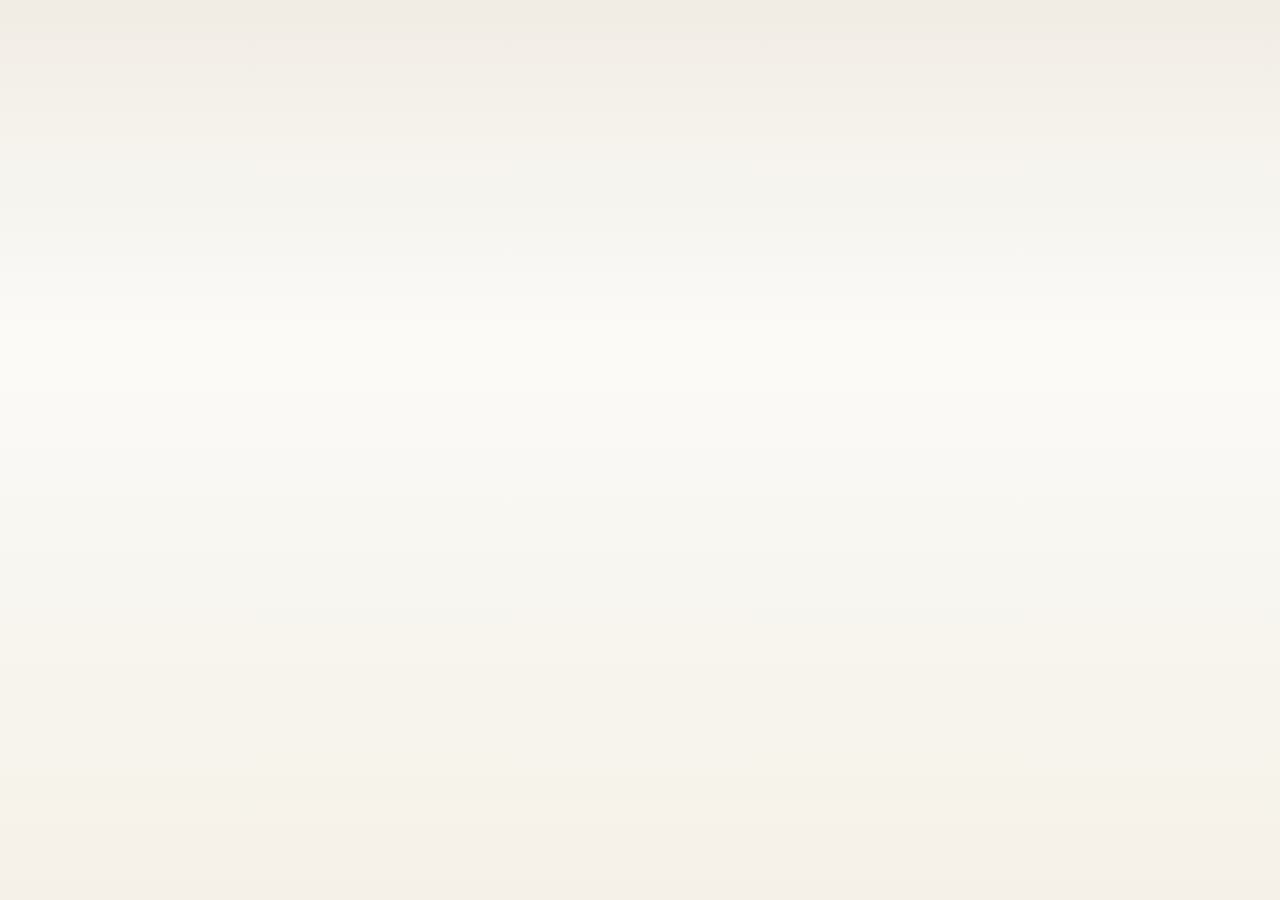
==== commit d687fadd: "Add OcaranzaConnect splash, first-access login and general admin" ====
--- a/admin.html
+++ b/admin.html
@@ -4,7 +4,7 @@
   <meta charset="utf-8">
   <meta name="viewport" content="width=device-width,initial-scale=1">
   <meta name="theme-color" content="#0a0a09">
-  <title>LinewareAI · PMS</title>
+  <title>OcaranzaConnect · Administración</title>
   <link rel="stylesheet" href="/static/app.css">
 </head>
 <body>
--- a/static/app.css
+++ b/static/app.css
@@ -173,3 +173,284 @@
 }
 @media(min-width:761px){.mobile-nav,.mobile-more{display:none!important}}
 @media(prefers-reduced-motion:reduce){*,*:before,*:after{scroll-behavior:auto!important;transition:none!important}}
+
+
+/* OcaranzaConnect · acceso y administración general */
+.oc-auth{
+  min-height:100vh;
+  min-height:100dvh;
+  position:relative;
+  overflow:hidden;
+  display:grid;
+  place-items:center;
+  background:
+    radial-gradient(circle at 50% 34%,rgba(201,166,97,.11),transparent 29%),
+    linear-gradient(180deg,#fbfaf7 0%,#f0ebe2 100%);
+}
+.oc-auth:before,.oc-auth:after{
+  content:"";
+  position:absolute;
+  border:1px solid rgba(201,166,97,.13);
+  border-radius:50%;
+  pointer-events:none;
+}
+.oc-auth:before{width:520px;height:520px;top:-240px;right:-190px}
+.oc-auth:after{width:430px;height:430px;bottom:-235px;left:-190px}
+.oc-auth-stage{
+  width:min(600px,calc(100% - 32px));
+  position:relative;
+  z-index:1;
+  text-align:center;
+}
+.oc-splash-logo{
+  display:flex;
+  flex-direction:column;
+  align-items:center;
+  justify-content:center;
+  line-height:.9;
+  color:#18251f;
+}
+.oc-splash-word{
+  display:flex;
+  justify-content:center;
+  overflow:hidden;
+  white-space:nowrap;
+  font-family:Georgia,"Times New Roman",serif;
+  font-weight:400;
+  letter-spacing:-.045em;
+}
+.oc-splash-word.top{font-size:clamp(40px,8vw,72px)}
+.oc-splash-word.bottom{
+  margin-top:2px;
+  font-size:clamp(42px,8.4vw,76px);
+  color:#a07b3d;
+  letter-spacing:-.055em;
+}
+.oc-splash-word span{
+  display:inline-block;
+  opacity:0;
+  transform:translateY(28px) scale(.94);
+  filter:blur(4px);
+  animation:ocLetterIn .58s cubic-bezier(.16,1,.3,1) forwards;
+}
+.oc-splash-sub{
+  margin-top:23px;
+  color:#887f71;
+  font-size:8px;
+  font-weight:900;
+  text-transform:uppercase;
+  letter-spacing:.36em;
+  opacity:0;
+  transform:translateY(8px);
+  animation:ocFadeUp .7s cubic-bezier(.16,1,.3,1) 1.45s forwards;
+}
+.oc-splash-line{
+  width:min(260px,55%);
+  height:1px;
+  margin:18px auto 0;
+  background:linear-gradient(90deg,transparent,#c6a15d,transparent);
+  opacity:0;
+  transform:scaleX(.35);
+  animation:ocLineIn .8s cubic-bezier(.16,1,.3,1) 1.72s forwards;
+}
+.oc-login-brand{
+  margin-bottom:26px;
+}
+.oc-login-brand .brand-word{
+  font-family:Georgia,"Times New Roman",serif;
+  font-size:35px;
+  letter-spacing:-.05em;
+  color:#18251f;
+}
+.oc-login-brand .brand-word span{color:#a07b3d}
+.oc-login-brand small{
+  display:block;
+  margin-top:7px;
+  color:#8d857b;
+  font-size:8px;
+  font-weight:900;
+  letter-spacing:.2em;
+  text-transform:uppercase;
+}
+.oc-auth-card{
+  width:min(430px,100%);
+  margin:0 auto;
+  text-align:left;
+  padding:26px;
+  border:1px solid rgba(201,166,97,.38);
+  border-radius:24px;
+  background:rgba(255,253,250,.95);
+  box-shadow:0 28px 70px rgba(22,33,27,.11),inset 0 1px 0 rgba(255,255,255,.85);
+}
+.oc-auth-card:before{
+  content:"";
+  display:block;
+  width:66px;
+  height:2px;
+  margin:0 auto 18px;
+  border-radius:99px;
+  background:linear-gradient(90deg,transparent,#c6a15d,transparent);
+}
+.oc-auth-card h1{
+  margin:7px 0 7px;
+  font:500 28px Georgia,serif;
+  letter-spacing:-.03em;
+  color:#18251f;
+}
+.oc-auth-card p{
+  margin:0 0 18px;
+  color:#7d776e;
+  font-size:10px;
+  line-height:1.65;
+}
+.oc-field{display:flex;flex-direction:column;gap:6px;margin-top:11px}
+.oc-field label{font-size:8px;color:#686259;text-transform:uppercase;letter-spacing:.09em;font-weight:900}
+.oc-field input{
+  width:100%;
+  min-height:44px;
+  border:1px solid #d7cfc2;
+  border-radius:12px;
+  padding:11px 12px;
+  background:#fbfaf7;
+  color:#18251f;
+  font-size:11px;
+}
+.oc-field input:focus{border-color:#c6a15d;box-shadow:0 0 0 3px rgba(198,161,93,.13);outline:0;background:#fff}
+.oc-pass-wrap{position:relative}
+.oc-pass-wrap input{padding-right:45px}
+.oc-eye{
+  position:absolute;
+  right:7px;
+  top:50%;
+  transform:translateY(-50%);
+  width:34px;height:34px;
+  display:grid;place-items:center;
+  border:0;background:transparent;border-radius:9px;color:#8c7b5e;
+}
+.oc-eye:hover{background:#f2ecdf;color:#6f562f}
+.oc-eye svg{width:18px;height:18px;fill:none;stroke:currentColor;stroke-width:1.7;stroke-linecap:round;stroke-linejoin:round}
+.oc-submit{
+  width:100%;min-height:46px;margin-top:17px;
+  border:1px solid rgba(198,161,93,.62);
+  border-radius:13px;
+  background:linear-gradient(135deg,#10221a,#1b3328);
+  color:#e6c983;
+  font-size:10px;font-weight:900;
+  transition:transform .18s,box-shadow .18s,border-color .18s;
+}
+.oc-submit:hover{transform:translateY(-1px);box-shadow:0 13px 28px rgba(16,34,26,.17);border-color:#d5b36e}
+.oc-note{
+  margin-top:12px;padding:10px 11px;
+  border-left:2px solid #c6a15d;border-radius:0 9px 9px 0;
+  background:#f5efe4;color:#736b60;font-size:8px;line-height:1.6;
+}
+.oc-error{margin-top:10px;color:#944138;font-size:9px}
+.oc-footer{margin-top:16px;text-align:center;color:#aaa299;font-size:8px}
+.oc-footer strong{color:#806536}
+.general-top{
+  display:flex;align-items:flex-start;justify-content:space-between;gap:14px;
+  margin:8px 0 16px;
+}
+.general-top h1{margin:5px 0 0;font:500 31px Georgia,serif;letter-spacing:-.03em}
+.general-top p{margin:7px 0 0;color:#7c776e;font-size:10px}
+.business-grid{
+  display:grid;
+  grid-template-columns:repeat(3,1fr);
+  gap:12px;
+}
+.business-card{
+  position:relative;
+  min-height:265px;
+  padding:20px;
+  border-radius:22px;
+  border:1px solid var(--line);
+  background:#fffdfa;
+  box-shadow:0 14px 32px rgba(27,39,32,.06);
+  overflow:hidden;
+  display:flex;
+  flex-direction:column;
+}
+.business-card:before{
+  content:"";
+  position:absolute;left:0;right:0;top:0;height:2px;
+  background:linear-gradient(90deg,#c6a15d,transparent 72%);
+}
+.business-card.active{
+  border-color:#d0b47a;
+  background:linear-gradient(145deg,#fffdfa,#f8f2e5);
+}
+.business-card.inactive{opacity:.82}
+.business-icon{
+  width:48px;height:48px;
+  display:grid;place-items:center;
+  border-radius:15px;
+  margin-bottom:17px;
+  background:#0d1c16;
+  color:#e1c37d;
+  font-size:21px;
+}
+.business-card.inactive .business-icon{background:#efebe4;color:#918a7f}
+.business-card h2{margin:0;font:500 24px Georgia,serif}
+.business-card p{margin:7px 0 0;color:#807a71;font-size:9px;line-height:1.6}
+.business-meta{
+  display:flex;align-items:center;justify-content:space-between;gap:7px;
+  margin-top:auto;padding-top:18px;
+}
+.business-status{
+  display:inline-flex;align-items:center;gap:6px;
+  padding:6px 9px;border-radius:999px;
+  background:#e8f1ea;color:#426b50;
+  font-size:7px;font-weight:900;text-transform:uppercase;
+}
+.business-status.pending{background:#eeeae3;color:#756e64}
+.business-dot{width:6px;height:6px;border-radius:50%;background:currentColor}
+.business-enter{
+  border:1px solid #b5965b;background:#0a0a09;color:#e1c37d;
+  border-radius:11px;padding:9px 11px;font-size:8px;font-weight:900;
+}
+.general-strip{
+  display:grid;grid-template-columns:repeat(4,1fr);gap:9px;margin:0 0 14px;
+}
+.general-stat{padding:13px 14px;border:1px solid var(--line);background:#fffdfa;border-radius:15px}
+.general-stat small{display:block;color:#8a847a;font-size:7px;letter-spacing:.11em;text-transform:uppercase;font-weight:900}
+.general-stat strong{display:block;margin-top:7px;font:500 23px Georgia,serif}
+.general-stat span{display:block;margin-top:3px;color:#898279;font-size:8px}
+.context-switch{
+  display:flex;align-items:center;gap:7px;
+  padding:6px 8px;border:1px solid rgba(198,161,93,.4);
+  background:#fbf7ee;border-radius:12px;
+}
+.context-switch .property-symbol{width:24px;height:24px}
+.context-switch button{border:0;background:transparent;font-size:8px;font-weight:900;color:#70582f;padding:5px 6px;border-radius:8px}
+.context-switch button:hover{background:#f0e5d2}
+.oc-locked{
+  max-width:700px;
+  margin:28px auto;
+  padding:30px;
+  text-align:center;
+  border:1px solid var(--line);
+  border-radius:22px;
+  background:#fffdfa;
+}
+.oc-locked h2{margin:5px 0 8px;font:500 23px Georgia,serif}
+.oc-locked p{margin:0;color:#7f796f;font-size:10px;line-height:1.65}
+@keyframes ocLetterIn{
+  0%{opacity:0;transform:translateY(28px) scale(.94);filter:blur(4px)}
+  100%{opacity:1;transform:translateY(0) scale(1);filter:blur(0)}
+}
+@keyframes ocFadeUp{to{opacity:1;transform:translateY(0)}}
+@keyframes ocLineIn{to{opacity:1;transform:scaleX(1)}}
+@media(max-width:1000px){.business-grid{grid-template-columns:1fr}.business-card{min-height:220px}.general-strip{grid-template-columns:repeat(2,1fr)}}
+@media(max-width:760px){
+  .oc-auth-stage{width:min(500px,calc(100% - 24px))}
+  .oc-auth-card{padding:21px}
+  .oc-login-brand .brand-word{font-size:31px}
+  .general-top{display:block}
+  .business-grid{grid-template-columns:1fr}
+  .business-card{min-height:205px;padding:18px}
+  .general-strip{grid-template-columns:1fr 1fr}
+}
+@media(prefers-reduced-motion:reduce){
+  .oc-splash-word span,.oc-splash-sub,.oc-splash-line{animation:none!important;opacity:1;transform:none;filter:none}
+  .btn,.business-card{transition:none}
+}
